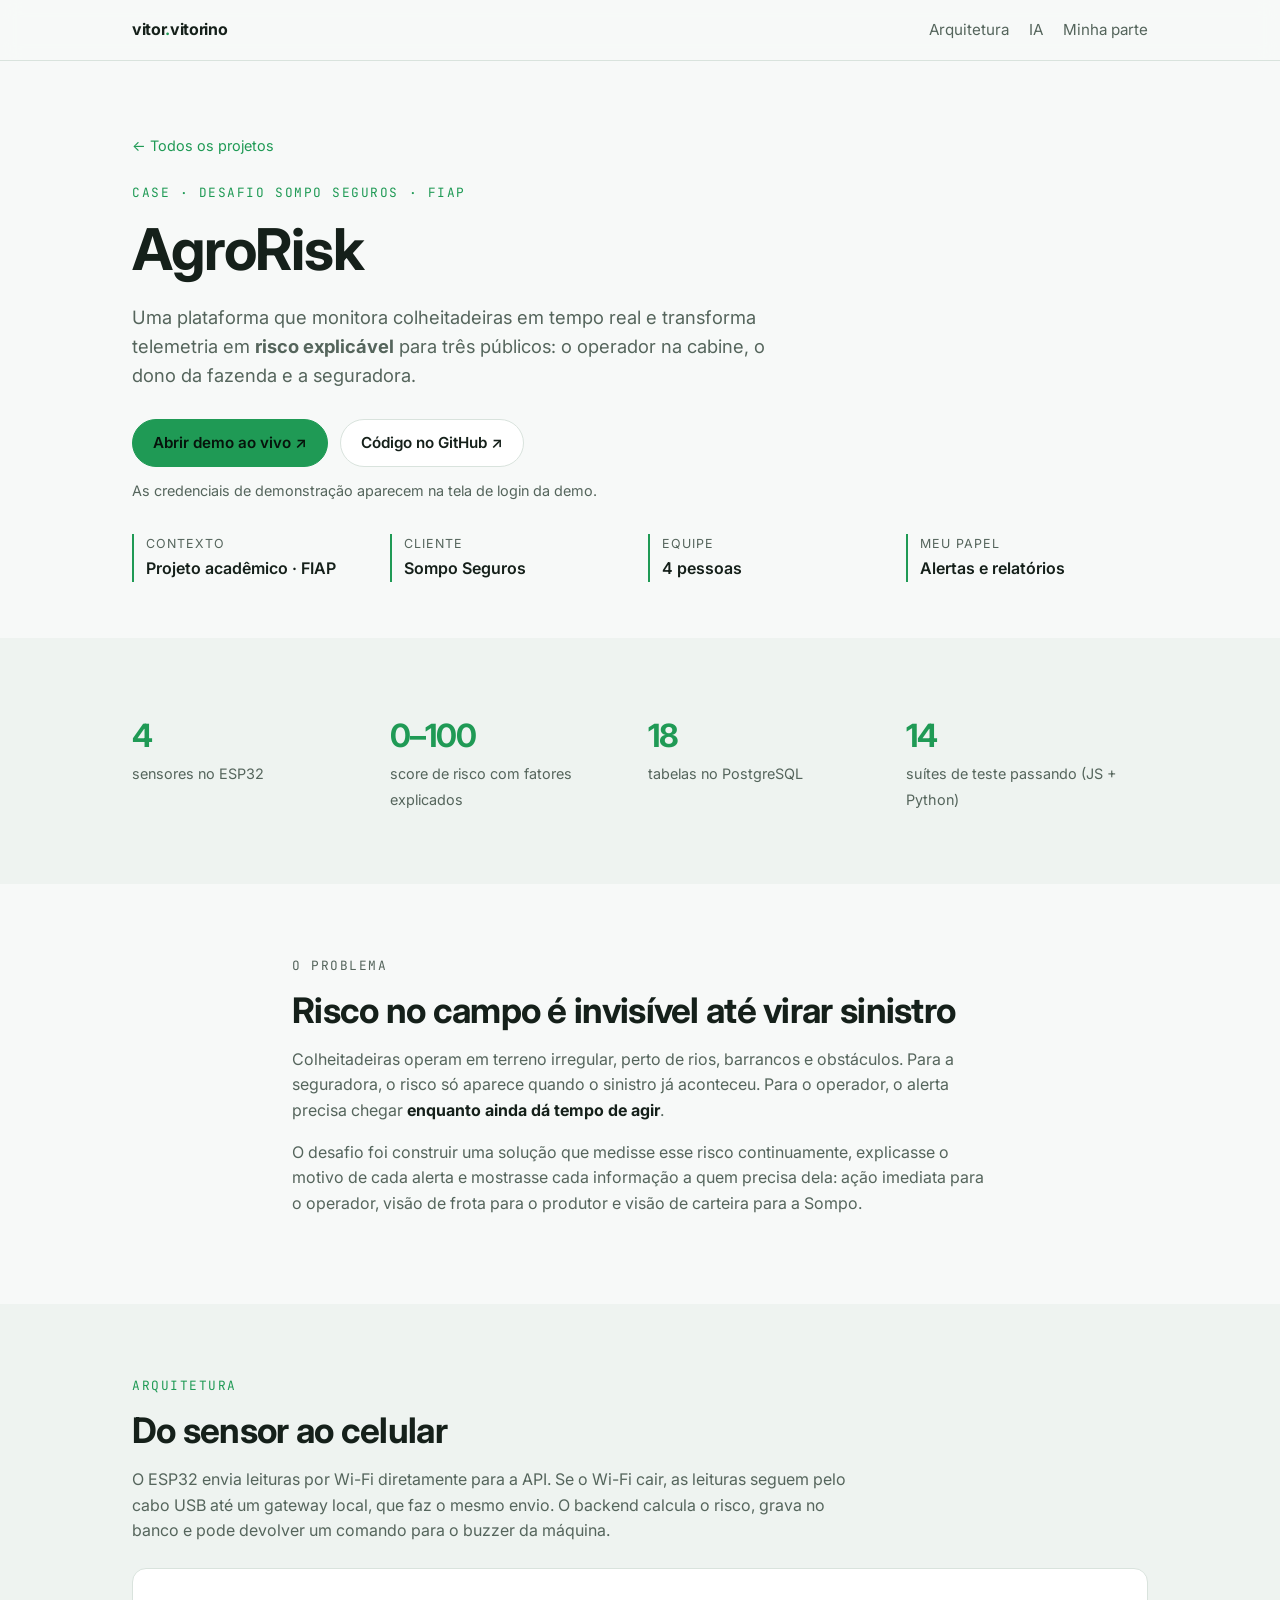
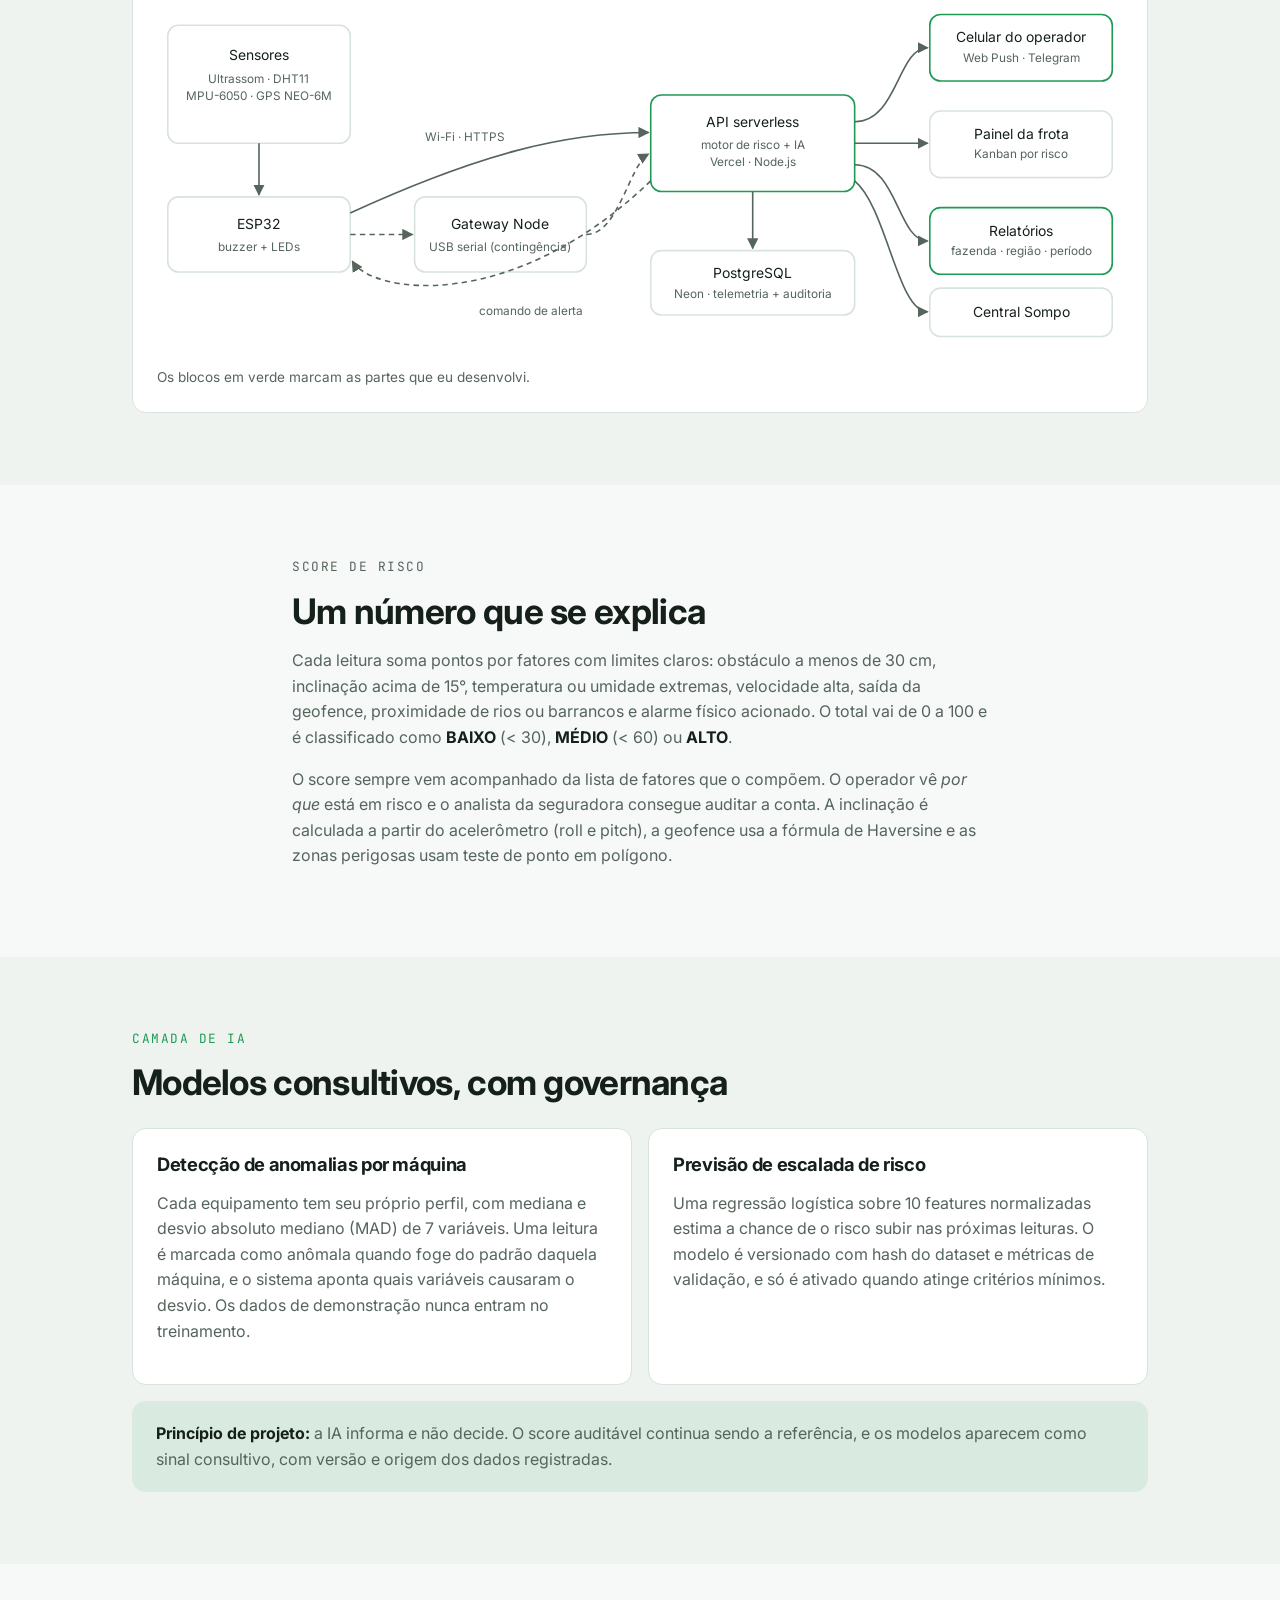
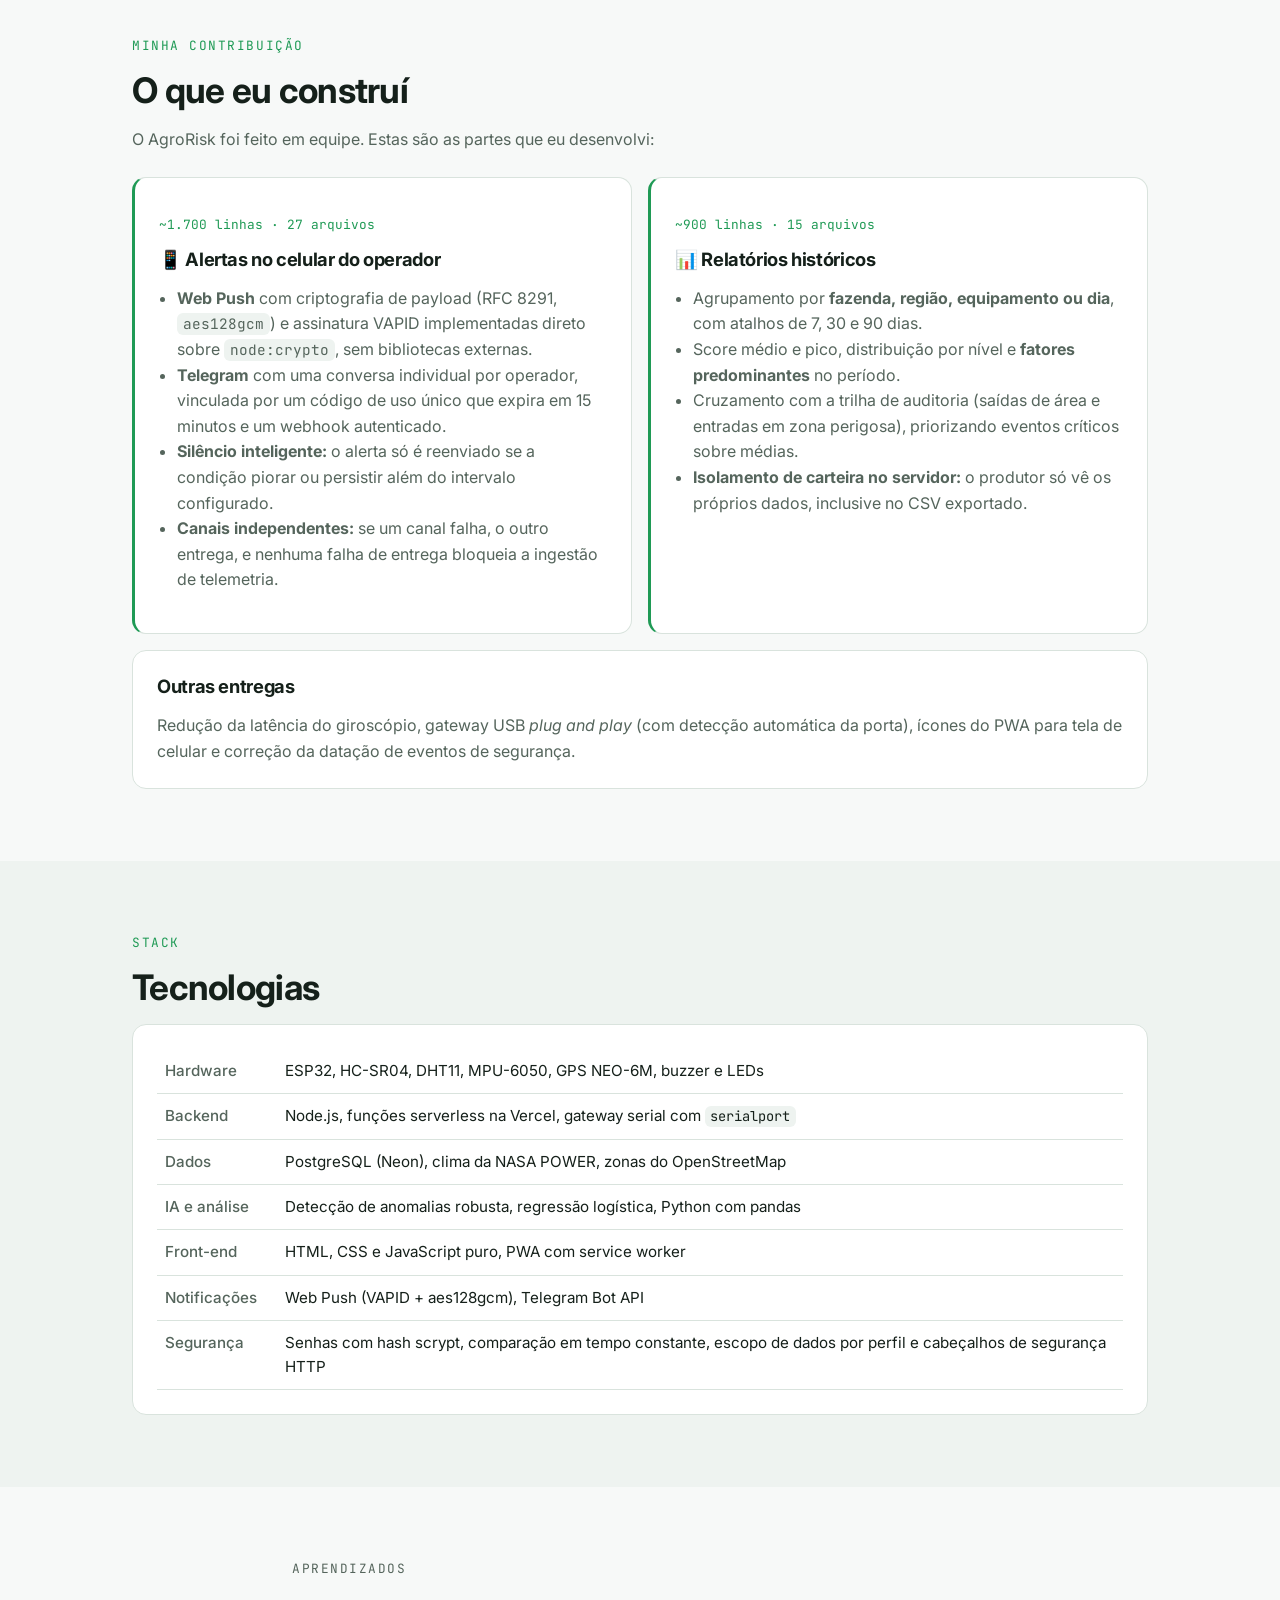
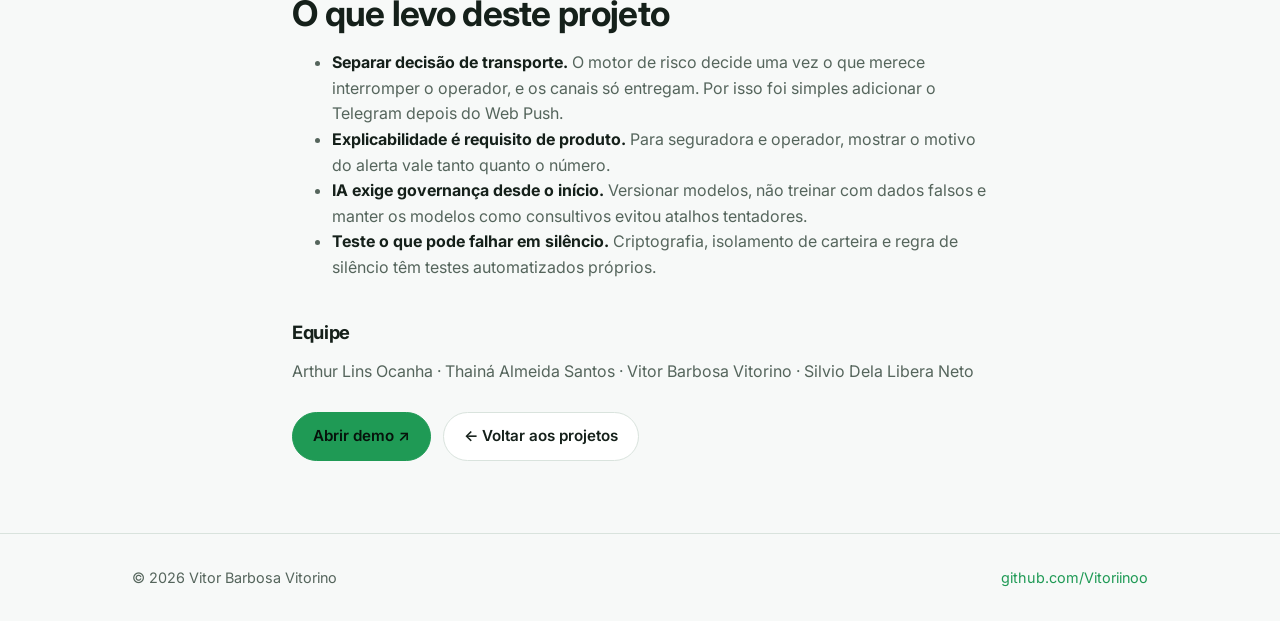
==== projetos/agrorisk.html @ 18d871e1 "feat: publicar portfólio com o AgroRisk em destaque Página inicial com sobre, habilidades e contato," ====
<!doctype html>
<html lang="pt-BR">
<head>
  <meta charset="utf-8">
  <meta name="viewport" content="width=device-width, initial-scale=1">
  <title>AgroRisk | Vitor Vitorino</title>
  <meta name="description" content="Case do AgroRisk: plataforma IoT com score de risco explicável, IA governada e alertas no celular, desenvolvida para o desafio da Sompo Seguros na FIAP.">
  <meta property="og:title" content="AgroRisk | Vitor Vitorino">
  <meta property="og:description" content="Do sensor na colheitadeira ao alerta no celular: score de risco explicável, IA governada e relatórios para seguradora.">
  <link rel="icon" href="data:image/svg+xml,%3Csvg xmlns='http://www.w3.org/2000/svg' viewBox='0 0 32 32'%3E%3Crect width='32' height='32' rx='8' fill='%235fd38d'/%3E%3Ctext x='16' y='22' font-family='Arial' font-weight='700' font-size='17' text-anchor='middle' fill='%2306130b'%3EVV%3C/text%3E%3C/svg%3E">
  <link rel="preconnect" href="https://fonts.googleapis.com">
  <link rel="preconnect" href="https://fonts.gstatic.com" crossorigin>
  <link href="https://fonts.googleapis.com/css2?family=Inter:wght@400;500;600;700&family=JetBrains+Mono:wght@400;600&display=swap" rel="stylesheet">
  <link rel="stylesheet" href="../assets/style.css">
</head>
<body>
  <nav class="nav">
    <div class="container">
      <a class="brand" href="../index.html">vitor<span>.</span>vitorino</a>
      <ul>
        <li><a href="#arquitetura">Arquitetura</a></li>
        <li class="hide-sm"><a href="#ia">IA</a></li>
        <li><a href="#contribuicao">Minha parte</a></li>
      </ul>
    </div>
  </nav>

  <main>
    <header class="case-hero">
      <div class="container">
        <a class="back" href="../index.html#projetos">← Todos os projetos</a>
        <p class="eyebrow" style="margin-top:24px">Case · Desafio Sompo Seguros · FIAP</p>
        <h1>AgroRisk</h1>
        <p class="lead">Uma plataforma que monitora colheitadeiras em tempo real e transforma telemetria em <strong>risco explicável</strong> para três públicos: o operador na cabine, o dono da fazenda e a seguradora.</p>
        <div class="actions">
          <a class="btn primary" href="https://agrorisk-sompo.vercel.app" target="_blank" rel="noopener">Abrir demo ao vivo ↗</a>
          <a class="btn" href="https://github.com/Vitoriinoo/AgroRisk" target="_blank" rel="noopener">Código no GitHub ↗</a>
        </div>
        <p class="muted" style="font-size:0.9rem;margin-top:12px">As credenciais de demonstração aparecem na tela de login da demo.</p>

        <dl class="case-meta">
          <div><dt>Contexto</dt><dd>Projeto acadêmico · FIAP</dd></div>
          <div><dt>Cliente</dt><dd>Sompo Seguros</dd></div>
          <div><dt>Equipe</dt><dd>4 pessoas</dd></div>
          <div><dt>Meu papel</dt><dd>Alertas e relatórios</dd></div>
        </dl>
      </div>
    </header>

    <section style="background:var(--bg-soft)">
      <div class="container">
        <div class="stats">
          <div class="stat"><b>4</b><span>sensores no ESP32</span></div>
          <div class="stat"><b>0–100</b><span>score de risco com fatores explicados</span></div>
          <div class="stat"><b>18</b><span>tabelas no PostgreSQL</span></div>
          <div class="stat"><b>14</b><span>suítes de teste passando (JS + Python)</span></div>
        </div>
      </div>
    </section>

    <section>
      <div class="container prose">
        <p class="eyebrow">O problema</p>
        <h2>Risco no campo é invisível até virar sinistro</h2>
        <p>Colheitadeiras operam em terreno irregular, perto de rios, barrancos e obstáculos. Para a seguradora, o risco só aparece quando o sinistro já aconteceu. Para o operador, o alerta precisa chegar <strong>enquanto ainda dá tempo de agir</strong>.</p>
        <p>O desafio foi construir uma solução que medisse esse risco continuamente, explicasse o motivo de cada alerta e mostrasse cada informação a quem precisa dela: ação imediata para o operador, visão de frota para o produtor e visão de carteira para a Sompo.</p>
      </div>
    </section>

    <section id="arquitetura" style="background:var(--bg-soft)">
      <div class="container">
        <p class="eyebrow">Arquitetura</p>
        <h2>Do sensor ao celular</h2>
        <p class="muted" style="max-width:720px">O ESP32 envia leituras por Wi-Fi diretamente para a API. Se o Wi-Fi cair, as leituras seguem pelo cabo USB até um gateway local, que faz o mesmo envio. O backend calcula o risco, grava no banco e pode devolver um comando para o buzzer da máquina.</p>

        <div class="card diagram" style="margin-top:24px">
          <svg viewBox="0 0 900 330" role="img" aria-label="Diagrama de arquitetura do AgroRisk">
            <defs>
              <marker id="arrow" viewBox="0 0 10 10" refX="9" refY="5" markerWidth="7" markerHeight="7" orient="auto-start-reverse"><path d="M0,0 L10,5 L0,10 z"/></marker>
            </defs>
            <!-- Coluna 1: dispositivo -->
            <rect class="box" x="10" y="30" width="170" height="110" rx="10"/>
            <text x="95" y="62" text-anchor="middle">Sensores</text>
            <text class="sub" x="95" y="84" text-anchor="middle">Ultrassom · DHT11</text>
            <text class="sub" x="95" y="100" text-anchor="middle">MPU-6050 · GPS NEO-6M</text>
            <rect class="box" x="10" y="190" width="170" height="70" rx="10"/>
            <text x="95" y="220" text-anchor="middle">ESP32</text>
            <text class="sub" x="95" y="240" text-anchor="middle">buzzer + LEDs</text>
            <path class="line" d="M95 140 V188"/>

            <!-- Coluna 2: transporte -->
            <rect class="box" x="240" y="190" width="160" height="70" rx="10"/>
            <text x="320" y="220" text-anchor="middle">Gateway Node</text>
            <text class="sub" x="320" y="240" text-anchor="middle">USB serial (contingência)</text>
            <path class="line dash" d="M180 225 H238"/>
            <path class="line" d="M180 205 C 300 150, 380 130, 458 130"/>
            <text class="sub" x="250" y="138">Wi-Fi · HTTPS</text>
            <path class="line dash" d="M400 225 C 430 225, 440 160, 458 150"/>

            <!-- Coluna 3: backend -->
            <rect class="box hl" x="460" y="95" width="190" height="90" rx="10"/>
            <text x="555" y="125" text-anchor="middle">API serverless</text>
            <text class="sub" x="555" y="145" text-anchor="middle">motor de risco + IA</text>
            <text class="sub" x="555" y="161" text-anchor="middle">Vercel · Node.js</text>
            <rect class="box" x="460" y="240" width="190" height="60" rx="10"/>
            <text x="555" y="266" text-anchor="middle">PostgreSQL</text>
            <text class="sub" x="555" y="284" text-anchor="middle">Neon · telemetria + auditoria</text>
            <path class="line" d="M555 185 V238"/>
            <path class="line dash" d="M460 175 C 330 300, 200 280, 182 250"/>
            <text class="sub" x="300" y="300">comando de alerta</text>

            <!-- Coluna 4: saídas -->
            <rect class="box hl" x="720" y="20" width="170" height="62" rx="10"/>
            <text x="805" y="46" text-anchor="middle">Celular do operador</text>
            <text class="sub" x="805" y="64" text-anchor="middle">Web Push · Telegram</text>
            <rect class="box" x="720" y="110" width="170" height="62" rx="10"/>
            <text x="805" y="136" text-anchor="middle">Painel da frota</text>
            <text class="sub" x="805" y="154" text-anchor="middle">Kanban por risco</text>
            <rect class="box hl" x="720" y="200" width="170" height="62" rx="10"/>
            <text x="805" y="226" text-anchor="middle">Relatórios</text>
            <text class="sub" x="805" y="244" text-anchor="middle">fazenda · região · período</text>
            <rect class="box" x="720" y="275" width="170" height="45" rx="10"/>
            <text x="805" y="302" text-anchor="middle">Central Sompo</text>
            <path class="line" d="M650 120 C 690 120, 690 51, 718 51"/>
            <path class="line" d="M650 140 H718"/>
            <path class="line" d="M650 160 C 690 160, 690 231, 718 231"/>
            <path class="line" d="M650 175 C 680 200, 690 297, 718 297"/>
          </svg>
          <p class="muted" style="font-size:0.85rem;margin:12px 0 0">Os blocos em verde marcam as partes que eu desenvolvi.</p>
        </div>
      </div>
    </section>

    <section>
      <div class="container prose">
        <p class="eyebrow">Score de risco</p>
        <h2>Um número que se explica</h2>
        <p>Cada leitura soma pontos por fatores com limites claros: obstáculo a menos de 30 cm, inclinação acima de 15°, temperatura ou umidade extremas, velocidade alta, saída da geofence, proximidade de rios ou barrancos e alarme físico acionado. O total vai de 0 a 100 e é classificado como <strong>BAIXO</strong> (&lt; 30), <strong>MÉDIO</strong> (&lt; 60) ou <strong>ALTO</strong>.</p>
        <p>O score sempre vem acompanhado da lista de fatores que o compõem. O operador vê <em>por que</em> está em risco e o analista da seguradora consegue auditar a conta. A inclinação é calculada a partir do acelerômetro (roll e pitch), a geofence usa a fórmula de Haversine e as zonas perigosas usam teste de ponto em polígono.</p>
      </div>
    </section>

    <section id="ia" style="background:var(--bg-soft)">
      <div class="container">
        <p class="eyebrow">Camada de IA</p>
        <h2>Modelos consultivos, com governança</h2>
        <div class="grid cols-2" style="margin-top:24px">
          <div class="card">
            <h3>Detecção de anomalias por máquina</h3>
            <p class="muted">Cada equipamento tem seu próprio perfil, com mediana e desvio absoluto mediano (MAD) de 7 variáveis. Uma leitura é marcada como anômala quando foge do padrão daquela máquina, e o sistema aponta quais variáveis causaram o desvio. Os dados de demonstração nunca entram no treinamento.</p>
          </div>
          <div class="card">
            <h3>Previsão de escalada de risco</h3>
            <p class="muted">Uma regressão logística sobre 10 features normalizadas estima a chance de o risco subir nas próximas leituras. O modelo é versionado com hash do dataset e métricas de validação, e só é ativado quando atinge critérios mínimos.</p>
          </div>
        </div>
        <div class="callout" style="margin-top:16px">
          <strong>Princípio de projeto:</strong> <span class="muted">a IA informa e não decide. O score auditável continua sendo a referência, e os modelos aparecem como sinal consultivo, com versão e origem dos dados registradas.</span>
        </div>
      </div>
    </section>

    <section id="contribuicao">
      <div class="container">
        <p class="eyebrow">Minha contribuição</p>
        <h2>O que eu construí</h2>
        <p class="muted" style="max-width:720px">O AgroRisk foi feito em equipe. Estas são as partes que eu desenvolvi:</p>

        <div class="grid cols-2" style="margin-top:24px">
          <article class="card contrib">
            <p class="lines">~1.700 linhas · 27 arquivos</p>
            <h3>📱 Alertas no celular do operador</h3>
            <ul class="muted" style="padding-left:18px">
              <li><strong>Web Push</strong> com criptografia de payload (RFC 8291, <code>aes128gcm</code>) e assinatura VAPID implementadas direto sobre <code>node:crypto</code>, sem bibliotecas externas.</li>
              <li><strong>Telegram</strong> com uma conversa individual por operador, vinculada por um código de uso único que expira em 15 minutos e um webhook autenticado.</li>
              <li><strong>Silêncio inteligente:</strong> o alerta só é reenviado se a condição piorar ou persistir além do intervalo configurado.</li>
              <li><strong>Canais independentes:</strong> se um canal falha, o outro entrega, e nenhuma falha de entrega bloqueia a ingestão de telemetria.</li>
            </ul>
          </article>
          <article class="card contrib">
            <p class="lines">~900 linhas · 15 arquivos</p>
            <h3>📊 Relatórios históricos</h3>
            <ul class="muted" style="padding-left:18px">
              <li>Agrupamento por <strong>fazenda, região, equipamento ou dia</strong>, com atalhos de 7, 30 e 90 dias.</li>
              <li>Score médio e pico, distribuição por nível e <strong>fatores predominantes</strong> no período.</li>
              <li>Cruzamento com a trilha de auditoria (saídas de área e entradas em zona perigosa), priorizando eventos críticos sobre médias.</li>
              <li><strong>Isolamento de carteira no servidor:</strong> o produtor só vê os próprios dados, inclusive no CSV exportado.</li>
            </ul>
          </article>
        </div>
        <div class="card" style="margin-top:16px">
          <h3>Outras entregas</h3>
          <p class="muted" style="margin:0">Redução da latência do giroscópio, gateway USB <em>plug and play</em> (com detecção automática da porta), ícones do PWA para tela de celular e correção da datação de eventos de segurança.</p>
        </div>
      </div>
    </section>

    <section style="background:var(--bg-soft)">
      <div class="container">
        <p class="eyebrow">Stack</p>
        <h2>Tecnologias</h2>
        <div class="card" style="overflow-x:auto">
          <table class="stack">
            <tr><th>Hardware</th><td>ESP32, HC-SR04, DHT11, MPU-6050, GPS NEO-6M, buzzer e LEDs</td></tr>
            <tr><th>Backend</th><td>Node.js, funções serverless na Vercel, gateway serial com <code>serialport</code></td></tr>
            <tr><th>Dados</th><td>PostgreSQL (Neon), clima da NASA POWER, zonas do OpenStreetMap</td></tr>
            <tr><th>IA e análise</th><td>Detecção de anomalias robusta, regressão logística, Python com pandas</td></tr>
            <tr><th>Front-end</th><td>HTML, CSS e JavaScript puro, PWA com service worker</td></tr>
            <tr><th>Notificações</th><td>Web Push (VAPID + aes128gcm), Telegram Bot API</td></tr>
            <tr><th>Segurança</th><td>Senhas com hash scrypt, comparação em tempo constante, escopo de dados por perfil e cabeçalhos de segurança HTTP</td></tr>
          </table>
        </div>
      </div>
    </section>

    <section>
      <div class="container prose">
        <p class="eyebrow">Aprendizados</p>
        <h2>O que levo deste projeto</h2>
        <ul>
          <li><strong>Separar decisão de transporte.</strong> O motor de risco decide uma vez o que merece interromper o operador, e os canais só entregam. Por isso foi simples adicionar o Telegram depois do Web Push.</li>
          <li><strong>Explicabilidade é requisito de produto.</strong> Para seguradora e operador, mostrar o motivo do alerta vale tanto quanto o número.</li>
          <li><strong>IA exige governança desde o início.</strong> Versionar modelos, não treinar com dados falsos e manter os modelos como consultivos evitou atalhos tentadores.</li>
          <li><strong>Teste o que pode falhar em silêncio.</strong> Criptografia, isolamento de carteira e regra de silêncio têm testes automatizados próprios.</li>
        </ul>

        <h3 style="margin-top:40px">Equipe</h3>
        <p>Arthur Lins Ocanha · Thainá Almeida Santos · Vitor Barbosa Vitorino · Silvio Dela Libera Neto</p>

        <div class="actions">
          <a class="btn primary" href="https://agrorisk-sompo.vercel.app" target="_blank" rel="noopener">Abrir demo ↗</a>
          <a class="btn" href="../index.html#projetos">← Voltar aos projetos</a>
        </div>
      </div>
    </section>
  </main>

  <footer>
    <div class="container">
      <span>© 2026 Vitor Barbosa Vitorino</span>
      <a href="https://github.com/Vitoriinoo" target="_blank" rel="noopener">github.com/Vitoriinoo</a>
    </div>
  </footer>
</body>
</html>
---- assets/style.css ----
:root {
  --bg: #0b0f0d;
  --bg-soft: #111814;
  --card: #141c18;
  --border: #23302a;
  --text: #e6ece8;
  --muted: #94a39b;
  --accent: #5fd38d;
  --accent-soft: rgba(95, 211, 141, 0.12);
  --warn: #f2b84b;
  --danger: #ef6b5b;
  --radius: 14px;
  --max: 1080px;
  --font: "Inter", system-ui, -apple-system, "Segoe UI", sans-serif;
  --mono: "JetBrains Mono", ui-monospace, "Cascadia Code", monospace;
  color-scheme: dark;
}

@media (prefers-color-scheme: light) {
  :root {
    --bg: #f7f9f8;
    --bg-soft: #eef3f0;
    --card: #ffffff;
    --border: #d9e3dd;
    --text: #15201a;
    --muted: #55655c;
    --accent: #1f9a55;
    --accent-soft: rgba(31, 154, 85, 0.1);
    --warn: #b97a07;
    --danger: #c8412f;
    color-scheme: light;
  }
}

* { box-sizing: border-box; }
html { scroll-behavior: smooth; }
body {
  margin: 0;
  background: var(--bg);
  color: var(--text);
  font-family: var(--font);
  line-height: 1.6;
  -webkit-font-smoothing: antialiased;
}
img { max-width: 100%; display: block; }
a { color: var(--accent); text-decoration: none; }
a:hover { text-decoration: underline; }
code { font-family: var(--mono); font-size: 0.9em; background: var(--bg-soft); padding: 0.1em 0.4em; border-radius: 6px; }

.container { width: 100%; max-width: var(--max); margin: 0 auto; padding: 0 16px; }
@media (min-width: 720px) { .container { padding: 0 32px; } }

/* Navegação */
.nav {
  position: sticky; top: 0; z-index: 10;
  background: color-mix(in srgb, var(--bg) 85%, transparent);
  backdrop-filter: blur(10px);
  border-bottom: 1px solid var(--border);
}
.nav .container { display: flex; align-items: center; justify-content: space-between; height: 60px; gap: 16px; }
.brand { font-weight: 700; color: var(--text); letter-spacing: -0.02em; }
.brand span { color: var(--accent); }
.nav ul { display: flex; gap: 20px; list-style: none; margin: 0; padding: 0; font-size: 0.95rem; }
.nav ul a { color: var(--muted); }
.nav ul a:hover { color: var(--text); text-decoration: none; }
@media (max-width: 560px) { .nav ul li.hide-sm { display: none; } .nav ul { gap: 14px; } }

/* Seções */
section { padding: 72px 0; }
.eyebrow { font-family: var(--mono); font-size: 0.8rem; color: var(--accent); text-transform: uppercase; letter-spacing: 0.12em; margin: 0 0 12px; }
h1, h2, h3 { line-height: 1.2; letter-spacing: -0.02em; margin: 0 0 16px; }
h1 { font-size: clamp(2.2rem, 6vw, 3.6rem); }
h2 { font-size: clamp(1.6rem, 4vw, 2.2rem); }
h3 { font-size: 1.15rem; }
.lead { font-size: 1.15rem; color: var(--muted); max-width: 640px; }
.muted { color: var(--muted); }

/* Hero */
.hero { padding: 96px 0 64px; }
.hero h1 .hl { color: var(--accent); }
.actions { display: flex; flex-wrap: wrap; gap: 12px; margin-top: 28px; }
.btn {
  display: inline-flex; align-items: center; gap: 8px;
  padding: 11px 20px; border-radius: 999px; font-weight: 600; font-size: 0.95rem;
  border: 1px solid var(--border); color: var(--text); background: var(--card);
  transition: border-color 0.15s, transform 0.15s;
}
.btn:hover { text-decoration: none; border-color: var(--accent); transform: translateY(-1px); }
.btn.primary { background: var(--accent); color: #06130b; border-color: var(--accent); }

/* Tags */
.tags { display: flex; flex-wrap: wrap; gap: 8px; margin: 0; padding: 0; list-style: none; }
.tags li { font-family: var(--mono); font-size: 0.78rem; padding: 4px 10px; border-radius: 999px; background: var(--accent-soft); color: var(--accent); }

/* Cards */
.card { background: var(--card); border: 1px solid var(--border); border-radius: var(--radius); padding: 24px; }
.grid { display: grid; gap: 16px; }
@media (min-width: 720px) { .grid.cols-2 { grid-template-columns: repeat(2, 1fr); } .grid.cols-3 { grid-template-columns: repeat(3, 1fr); } }

/* Projeto em destaque */
.featured { display: grid; gap: 28px; padding: 28px; border-color: color-mix(in srgb, var(--accent) 35%, var(--border)); }
@media (min-width: 880px) { .featured { grid-template-columns: 1.1fr 1fr; align-items: center; padding: 36px; } }
.featured .badge { display: inline-block; font-size: 0.75rem; font-weight: 700; text-transform: uppercase; letter-spacing: 0.08em; color: var(--warn); margin-bottom: 10px; }
.featured ul.points { padding-left: 18px; margin: 16px 0 20px; color: var(--muted); }
.featured ul.points li { margin-bottom: 6px; }
.featured ul.points strong { color: var(--text); }

/* Painel ilustrativo de risco */
.risk-panel { background: var(--bg-soft); border: 1px solid var(--border); border-radius: var(--radius); padding: 20px; font-family: var(--mono); font-size: 0.85rem; }
.risk-panel .row { display: flex; justify-content: space-between; padding: 8px 0; border-bottom: 1px dashed var(--border); }
.risk-panel .row:last-child { border-bottom: 0; }
.risk-panel .score { font-size: 2.6rem; font-weight: 700; color: var(--danger); line-height: 1; }
.risk-panel .level { display: inline-block; padding: 2px 10px; border-radius: 999px; background: color-mix(in srgb, var(--danger) 18%, transparent); color: var(--danger); font-weight: 700; }
.risk-panel .pts { color: var(--warn); }
.bar { height: 8px; border-radius: 999px; background: var(--border); overflow: hidden; margin: 12px 0 16px; }
.bar > span { display: block; height: 100%; background: linear-gradient(90deg, var(--accent), var(--warn), var(--danger)); }

/* Habilidades */
.skill-card h3 { display: flex; align-items: center; gap: 8px; }
.skill-card p { color: var(--muted); margin: 0 0 14px; font-size: 0.95rem; }

/* Rodapé */
footer { border-top: 1px solid var(--border); padding: 32px 0; color: var(--muted); font-size: 0.9rem; }
footer .container { display: flex; flex-wrap: wrap; justify-content: space-between; gap: 12px; }

/* Página de case */
.case-hero { padding: 72px 0 40px; }
.case-meta { display: grid; gap: 16px; margin-top: 32px; }
@media (min-width: 720px) { .case-meta { grid-template-columns: repeat(4, 1fr); } }
.case-meta div { border-left: 2px solid var(--accent); padding-left: 12px; }
.case-meta dt { font-size: 0.78rem; text-transform: uppercase; letter-spacing: 0.08em; color: var(--muted); }
.case-meta dd { margin: 2px 0 0; font-weight: 600; }
.prose { max-width: 760px; }
.prose p, .prose li { color: var(--muted); }
.prose strong { color: var(--text); }
.stats { display: grid; grid-template-columns: repeat(2, 1fr); gap: 16px; }
@media (min-width: 720px) { .stats { grid-template-columns: repeat(4, 1fr); } }
.stat { text-align: left; }
.stat b { display: block; font-size: 2rem; color: var(--accent); letter-spacing: -0.03em; }
.stat span { color: var(--muted); font-size: 0.9rem; }
.diagram { overflow-x: auto; }
.diagram svg { min-width: 640px; width: 100%; height: auto; }
.diagram svg text { font-family: var(--font); fill: var(--text); font-size: 13px; }
.diagram svg .sub { fill: var(--muted); font-size: 11px; }
.diagram svg .box { fill: var(--card); stroke: var(--border); stroke-width: 1.5; }
.diagram svg .box.hl { stroke: var(--accent); }
.diagram svg .line { stroke: var(--muted); stroke-width: 1.5; fill: none; marker-end: url(#arrow); }
.diagram svg .line.dash { stroke-dasharray: 5 4; }
.diagram svg #arrow path { fill: var(--muted); }
.contrib { border-left: 3px solid var(--accent); }
.contrib .lines { font-family: var(--mono); font-size: 0.8rem; color: var(--accent); }
table.stack { width: 100%; border-collapse: collapse; font-size: 0.95rem; }
table.stack th, table.stack td { text-align: left; padding: 10px 8px; border-bottom: 1px solid var(--border); vertical-align: top; }
table.stack th { color: var(--muted); font-weight: 500; white-space: nowrap; padding-right: 20px; }
.callout { background: var(--accent-soft); border-radius: var(--radius); padding: 20px 24px; }
.back { font-size: 0.9rem; }
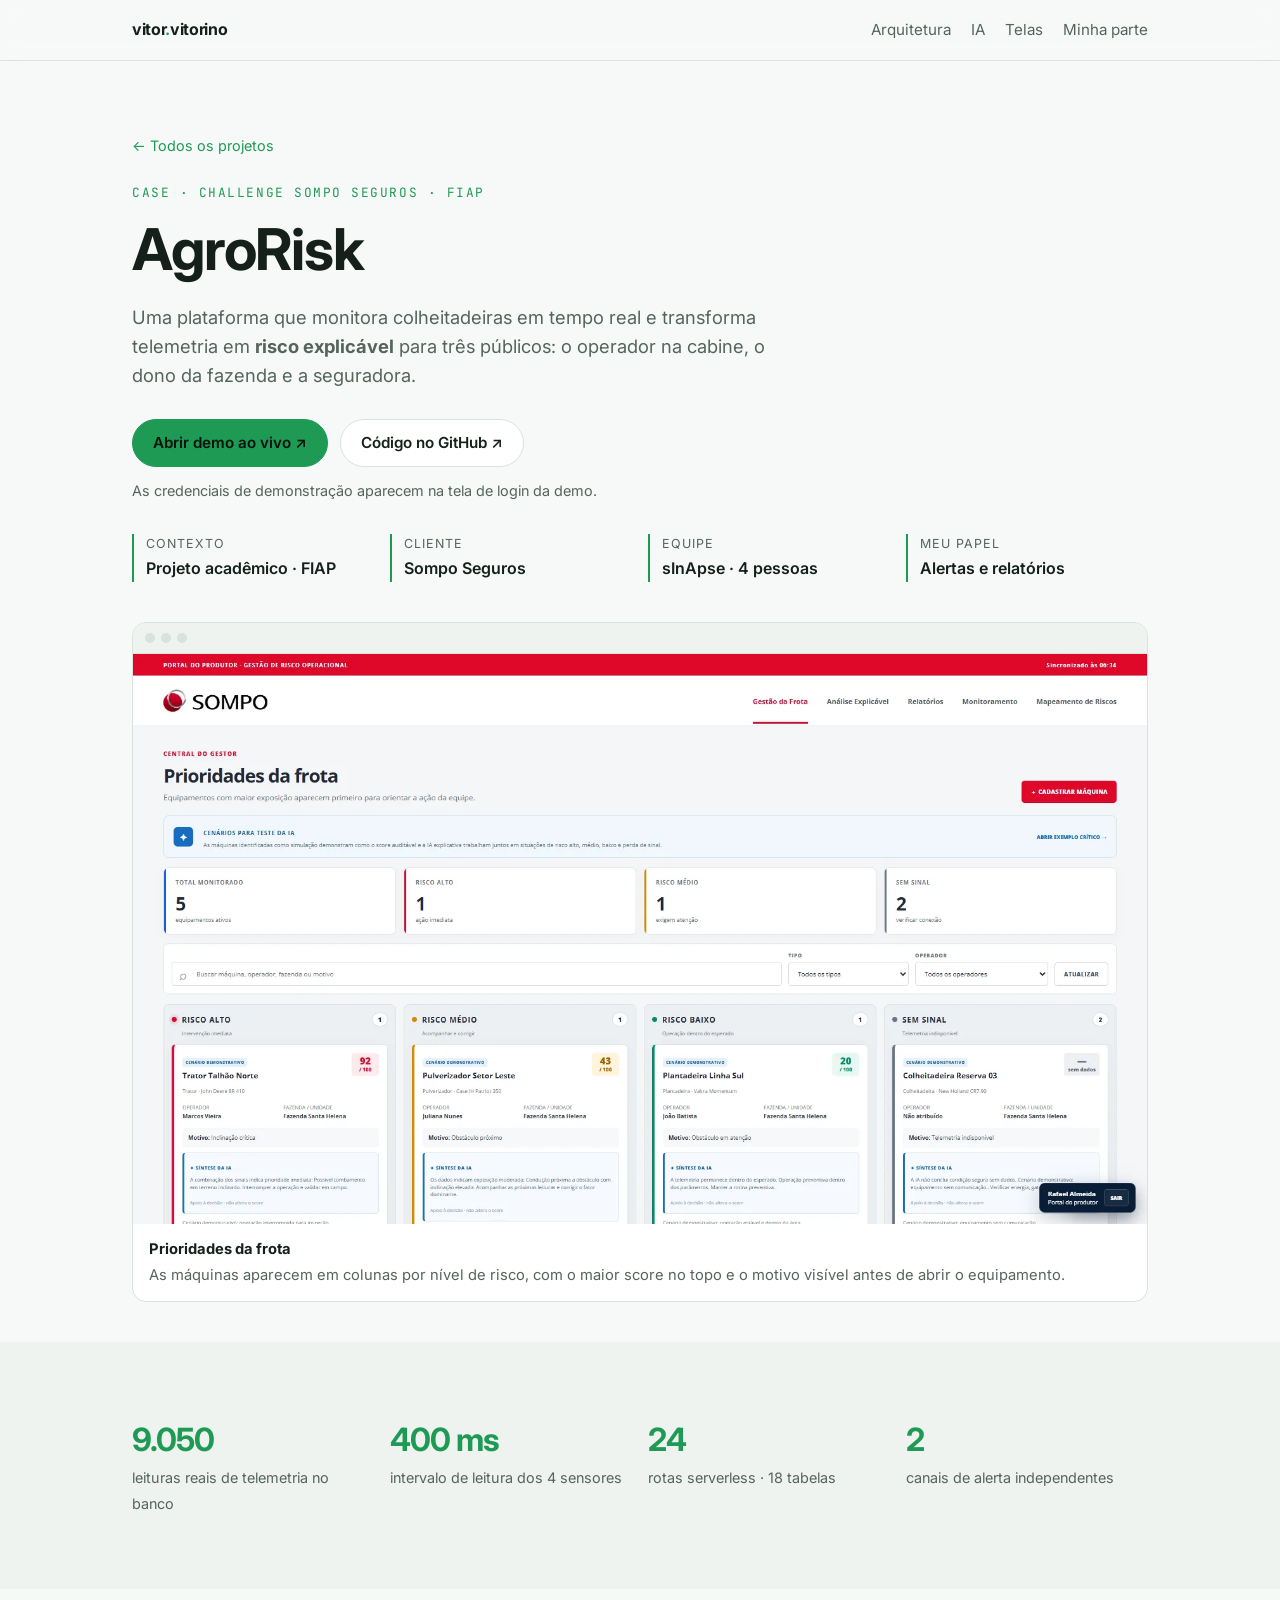
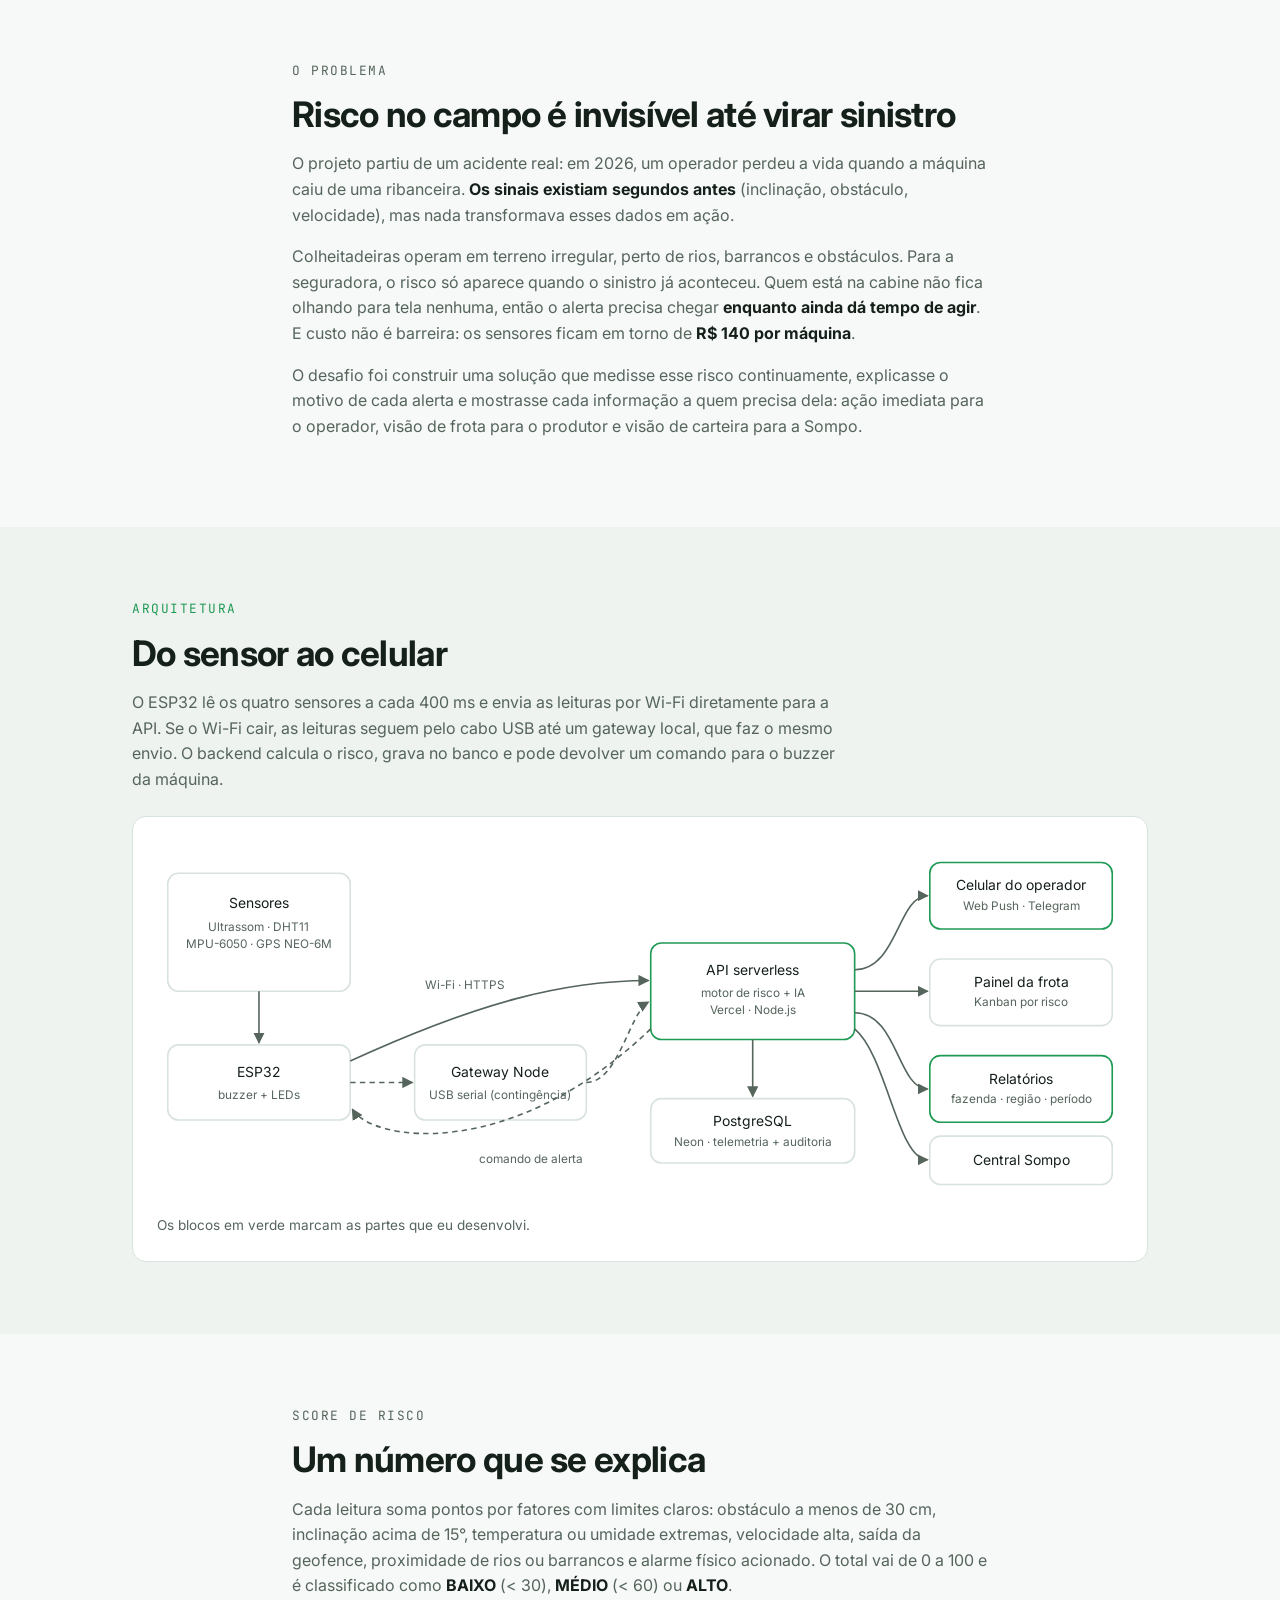
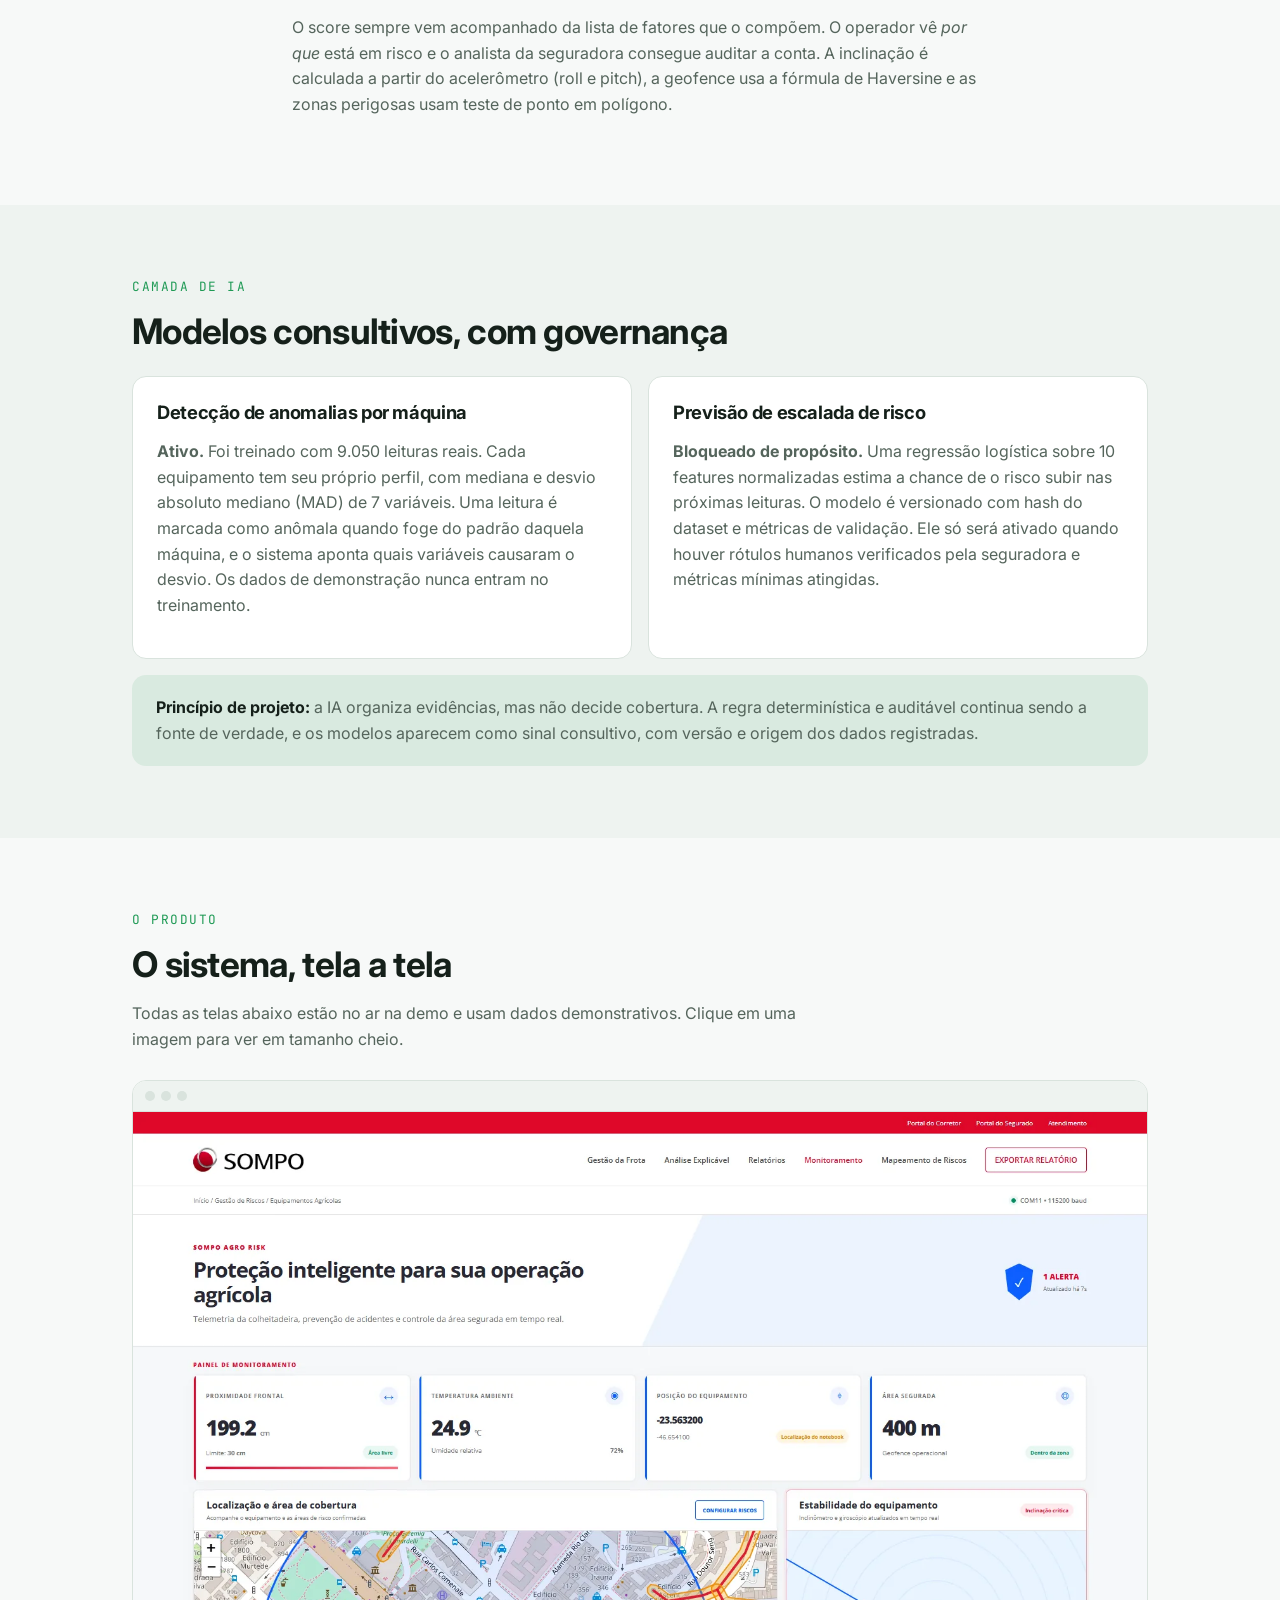
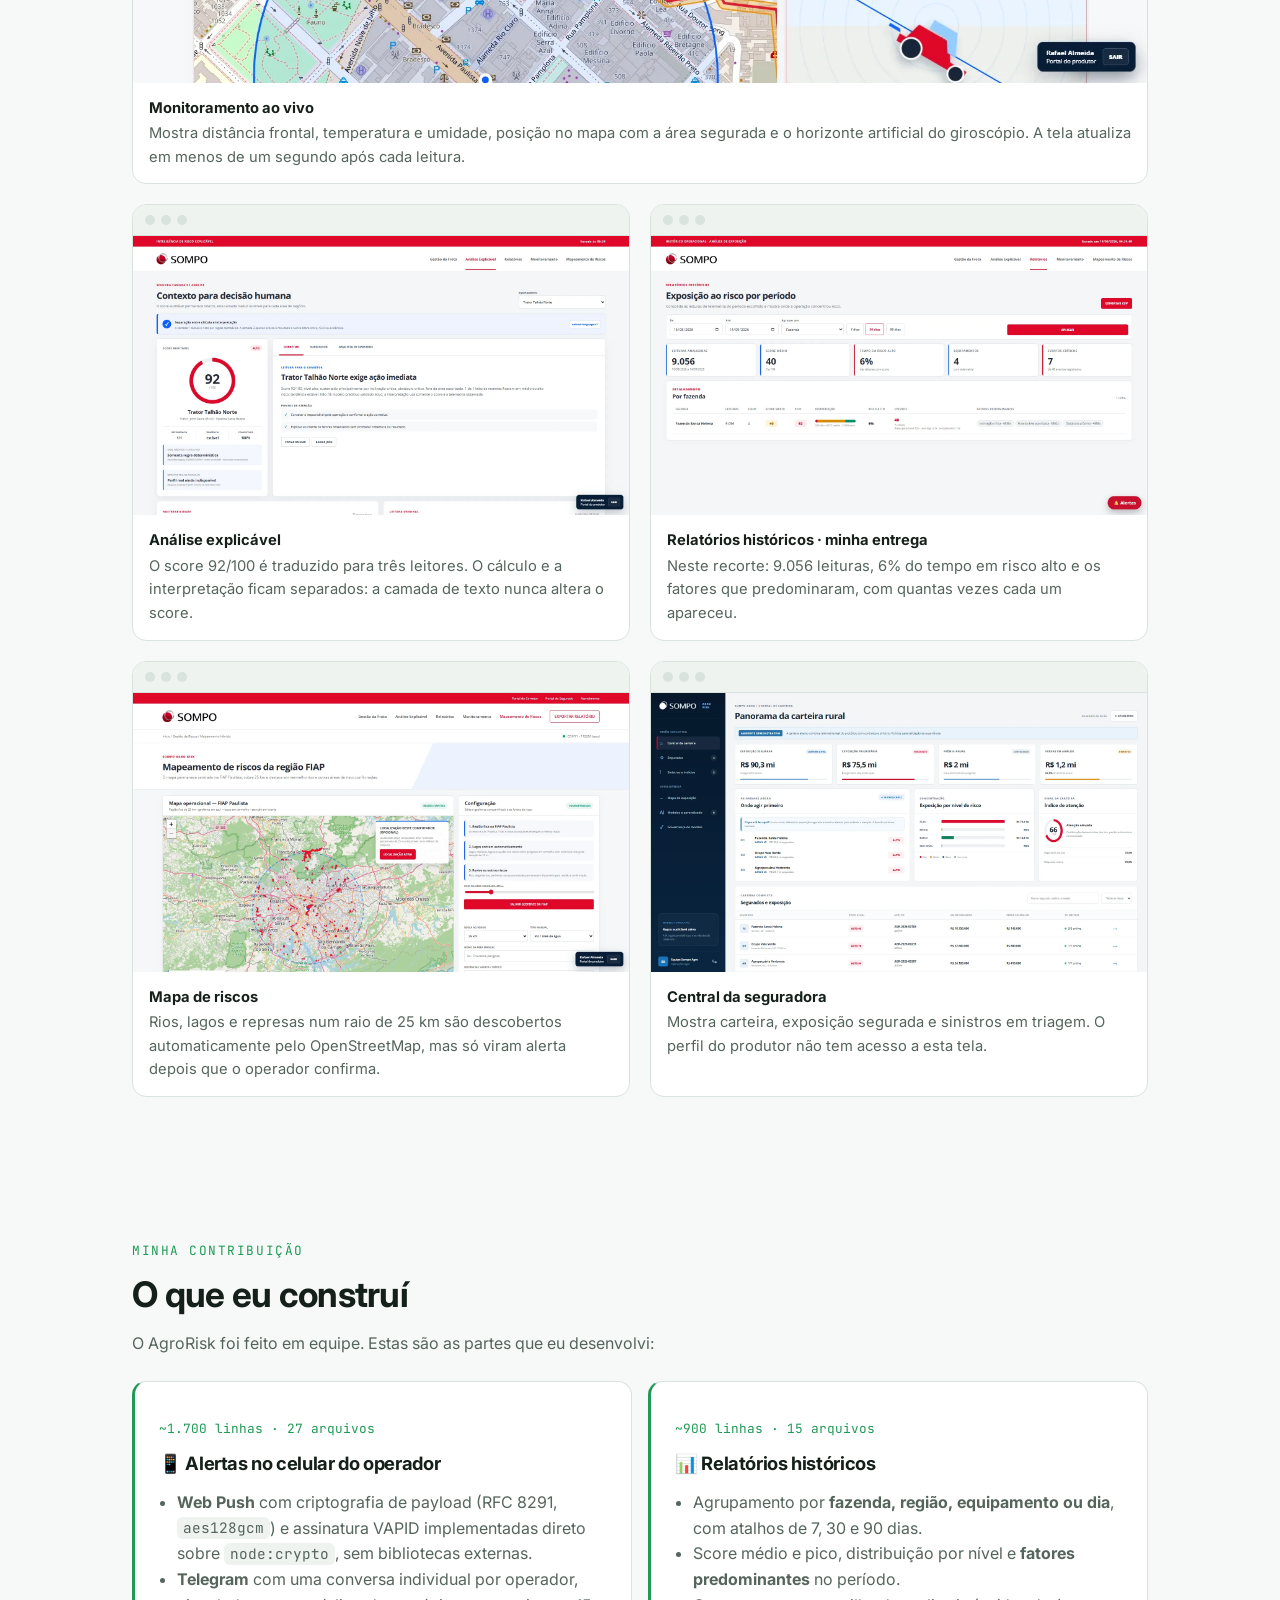
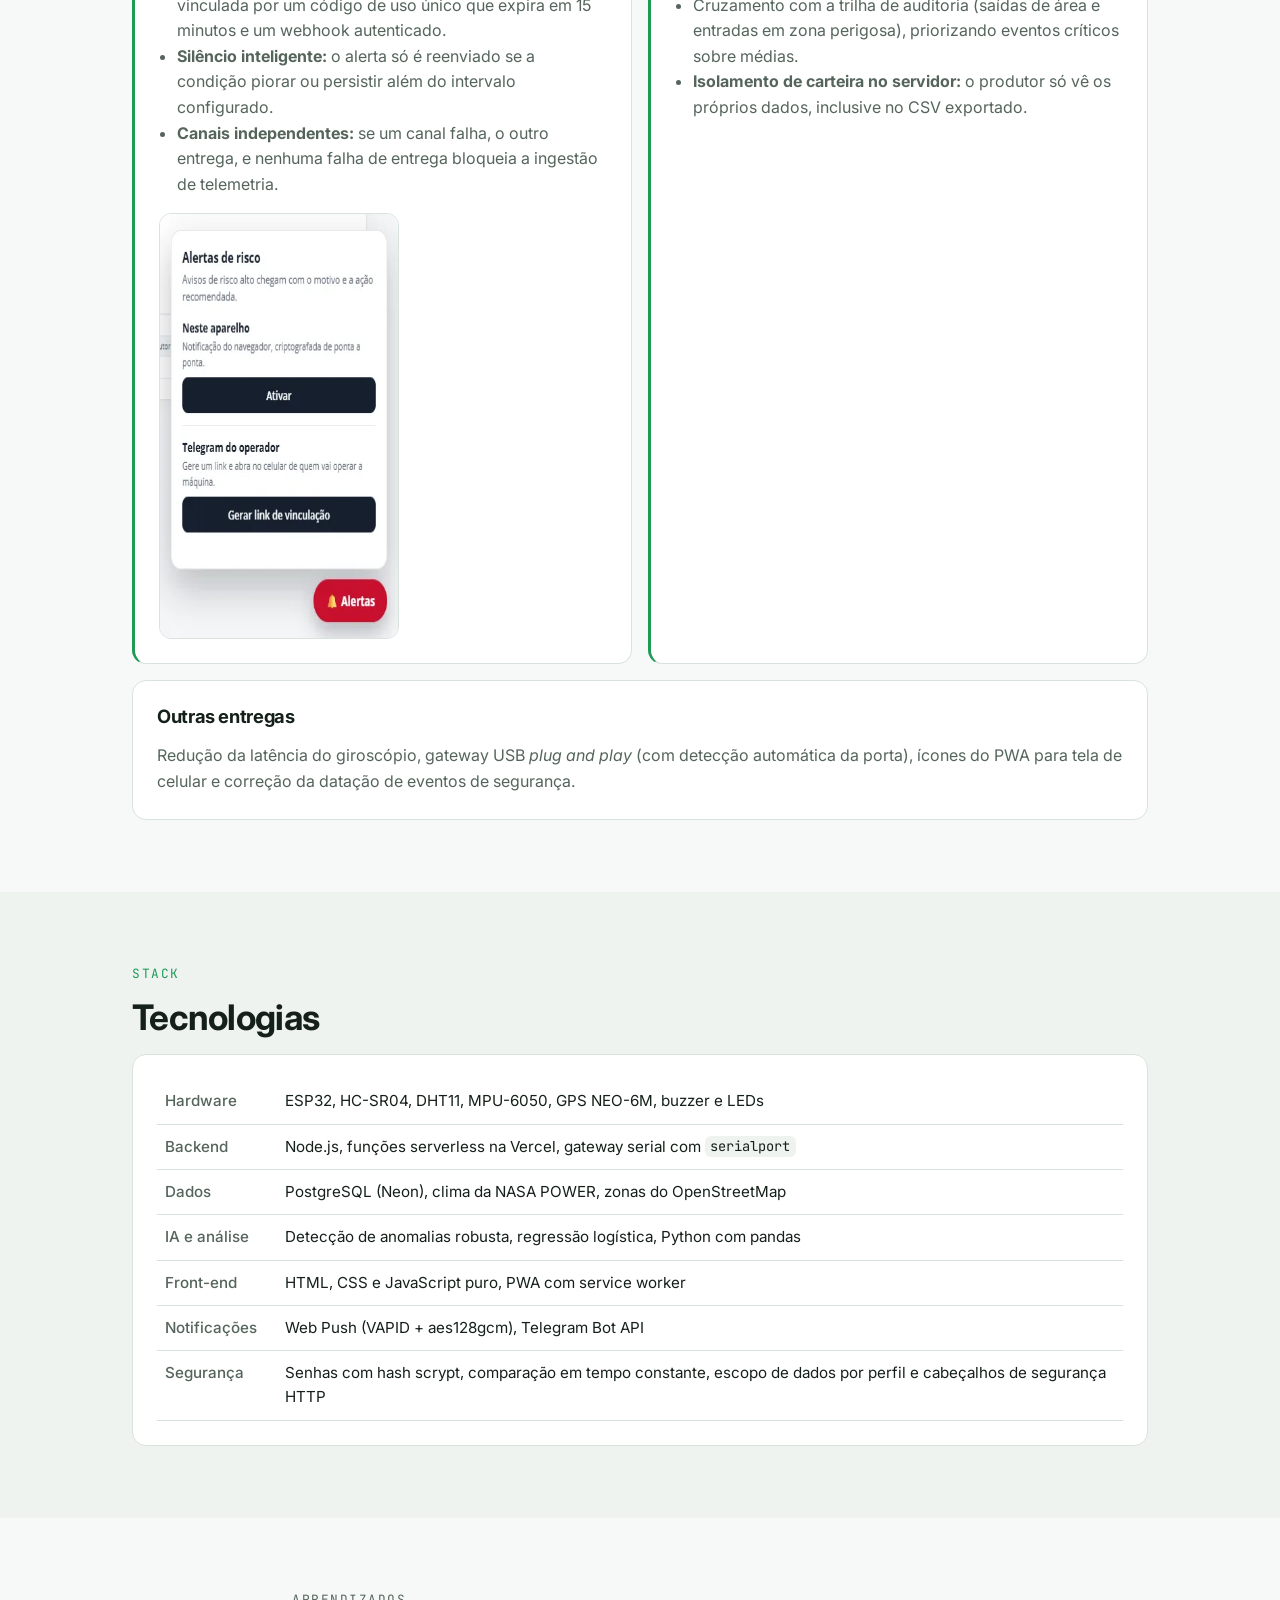
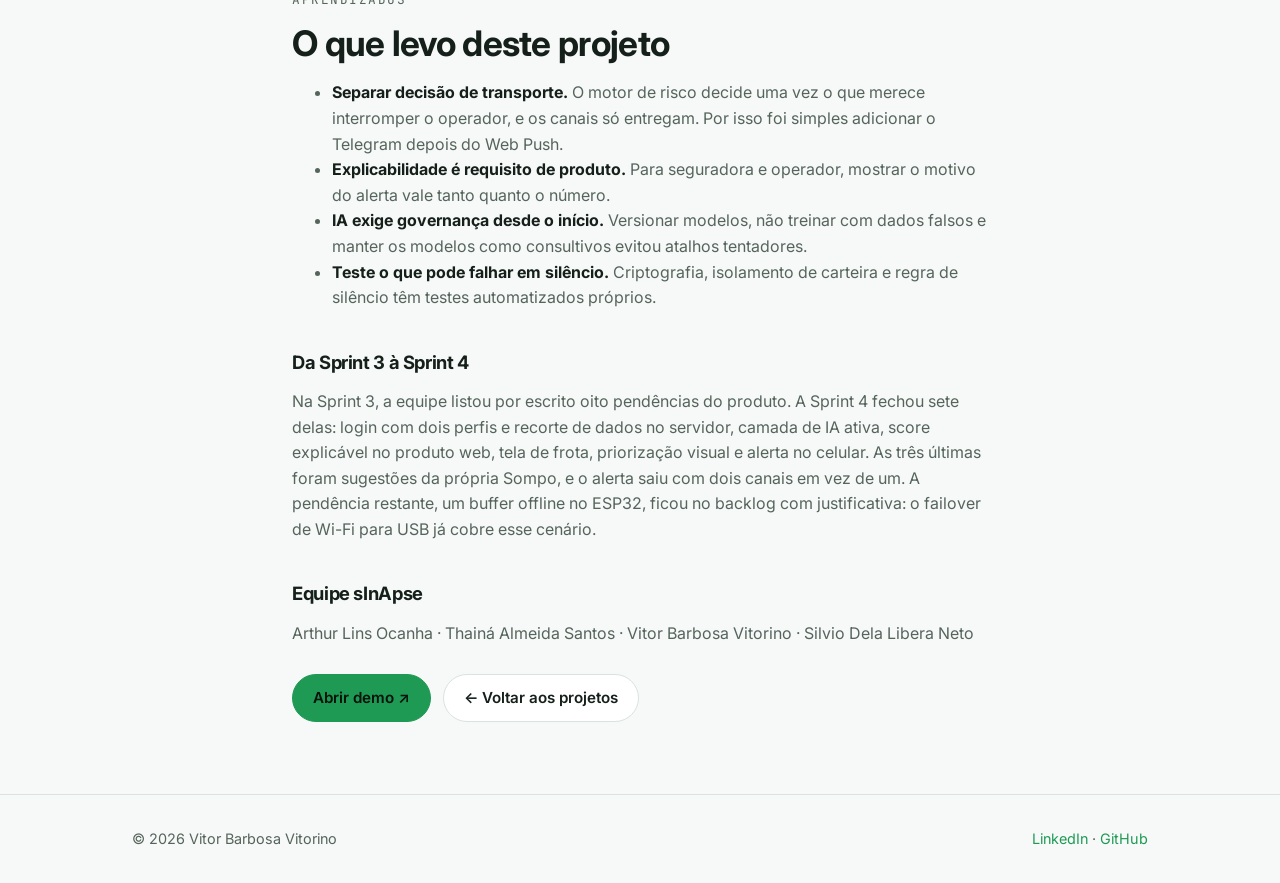
==== commit 86316429: "feat: mostrar as telas do AgroRisk e adicionar o LinkedIn Galeria com seis telas reais do sistema, i" ====
--- a/projetos/agrorisk.html
+++ b/projetos/agrorisk.html
@@ -7,6 +7,7 @@
   <meta name="description" content="Case do AgroRisk: plataforma IoT com score de risco explicável, IA governada e alertas no celular, desenvolvida para o desafio da Sompo Seguros na FIAP.">
   <meta property="og:title" content="AgroRisk | Vitor Vitorino">
   <meta property="og:description" content="Do sensor na colheitadeira ao alerta no celular: score de risco explicável, IA governada e relatórios para seguradora.">
+  <meta property="og:image" content="https://vitoriinoo.github.io/assets/img/og-agrorisk.jpg">
   <link rel="icon" href="data:image/svg+xml,%3Csvg xmlns='http://www.w3.org/2000/svg' viewBox='0 0 32 32'%3E%3Crect width='32' height='32' rx='8' fill='%235fd38d'/%3E%3Ctext x='16' y='22' font-family='Arial' font-weight='700' font-size='17' text-anchor='middle' fill='%2306130b'%3EVV%3C/text%3E%3C/svg%3E">
   <link rel="preconnect" href="https://fonts.googleapis.com">
   <link rel="preconnect" href="https://fonts.gstatic.com" crossorigin>
@@ -20,6 +21,7 @@
       <ul>
         <li><a href="#arquitetura">Arquitetura</a></li>
         <li class="hide-sm"><a href="#ia">IA</a></li>
+        <li class="hide-sm"><a href="#telas">Telas</a></li>
         <li><a href="#contribuicao">Minha parte</a></li>
       </ul>
     </div>
@@ -29,7 +31,7 @@
     <header class="case-hero">
       <div class="container">
         <a class="back" href="../index.html#projetos">← Todos os projetos</a>
-        <p class="eyebrow" style="margin-top:24px">Case · Desafio Sompo Seguros · FIAP</p>
+        <p class="eyebrow" style="margin-top:24px">Case · Challenge Sompo Seguros · FIAP</p>
         <h1>AgroRisk</h1>
         <p class="lead">Uma plataforma que monitora colheitadeiras em tempo real e transforma telemetria em <strong>risco explicável</strong> para três públicos: o operador na cabine, o dono da fazenda e a seguradora.</p>
         <div class="actions">
@@ -41,19 +43,25 @@
         <dl class="case-meta">
           <div><dt>Contexto</dt><dd>Projeto acadêmico · FIAP</dd></div>
           <div><dt>Cliente</dt><dd>Sompo Seguros</dd></div>
-          <div><dt>Equipe</dt><dd>4 pessoas</dd></div>
+          <div><dt>Equipe</dt><dd>sInApse · 4 pessoas</dd></div>
           <div><dt>Meu papel</dt><dd>Alertas e relatórios</dd></div>
         </dl>
+
+        <figure class="shot" style="margin-top:40px">
+            <div class="chrome" aria-hidden="true"><i></i><i></i><i></i></div>
+            <a href="../assets/img/agrorisk/frota.webp" target="_blank" rel="noopener"><img src="../assets/img/agrorisk/frota.webp" width="1600" height="900" alt="Central do gestor do AgroRisk: frota organizada em colunas de risco alto, médio, baixo e sem sinal, com o maior score no topo"></a>
+            <figcaption><strong>Prioridades da frota</strong>As máquinas aparecem em colunas por nível de risco, com o maior score no topo e o motivo visível antes de abrir o equipamento.</figcaption>
+          </figure>
       </div>
     </header>
 
     <section style="background:var(--bg-soft)">
       <div class="container">
         <div class="stats">
-          <div class="stat"><b>4</b><span>sensores no ESP32</span></div>
-          <div class="stat"><b>0–100</b><span>score de risco com fatores explicados</span></div>
-          <div class="stat"><b>18</b><span>tabelas no PostgreSQL</span></div>
-          <div class="stat"><b>14</b><span>suítes de teste passando (JS + Python)</span></div>
+          <div class="stat"><b>9.050</b><span>leituras reais de telemetria no banco</span></div>
+          <div class="stat"><b>400 ms</b><span>intervalo de leitura dos 4 sensores</span></div>
+          <div class="stat"><b>24</b><span>rotas serverless · 18 tabelas</span></div>
+          <div class="stat"><b>2</b><span>canais de alerta independentes</span></div>
         </div>
       </div>
     </section>
@@ -62,7 +70,8 @@
       <div class="container prose">
         <p class="eyebrow">O problema</p>
         <h2>Risco no campo é invisível até virar sinistro</h2>
-        <p>Colheitadeiras operam em terreno irregular, perto de rios, barrancos e obstáculos. Para a seguradora, o risco só aparece quando o sinistro já aconteceu. Para o operador, o alerta precisa chegar <strong>enquanto ainda dá tempo de agir</strong>.</p>
+        <p>O projeto partiu de um acidente real: em 2026, um operador perdeu a vida quando a máquina caiu de uma ribanceira. <strong>Os sinais existiam segundos antes</strong> (inclinação, obstáculo, velocidade), mas nada transformava esses dados em ação.</p>
+        <p>Colheitadeiras operam em terreno irregular, perto de rios, barrancos e obstáculos. Para a seguradora, o risco só aparece quando o sinistro já aconteceu. Quem está na cabine não fica olhando para tela nenhuma, então o alerta precisa chegar <strong>enquanto ainda dá tempo de agir</strong>. E custo não é barreira: os sensores ficam em torno de <strong>R$ 140 por máquina</strong>.</p>
         <p>O desafio foi construir uma solução que medisse esse risco continuamente, explicasse o motivo de cada alerta e mostrasse cada informação a quem precisa dela: ação imediata para o operador, visão de frota para o produtor e visão de carteira para a Sompo.</p>
       </div>
     </section>
@@ -71,7 +80,7 @@
       <div class="container">
         <p class="eyebrow">Arquitetura</p>
         <h2>Do sensor ao celular</h2>
-        <p class="muted" style="max-width:720px">O ESP32 envia leituras por Wi-Fi diretamente para a API. Se o Wi-Fi cair, as leituras seguem pelo cabo USB até um gateway local, que faz o mesmo envio. O backend calcula o risco, grava no banco e pode devolver um comando para o buzzer da máquina.</p>
+        <p class="muted" style="max-width:720px">O ESP32 lê os quatro sensores a cada 400 ms e envia as leituras por Wi-Fi diretamente para a API. Se o Wi-Fi cair, as leituras seguem pelo cabo USB até um gateway local, que faz o mesmo envio. O backend calcula o risco, grava no banco e pode devolver um comando para o buzzer da máquina.</p>
 
         <div class="card diagram" style="margin-top:24px">
           <svg viewBox="0 0 900 330" role="img" aria-label="Diagrama de arquitetura do AgroRisk">
@@ -147,15 +156,50 @@
         <div class="grid cols-2" style="margin-top:24px">
           <div class="card">
             <h3>Detecção de anomalias por máquina</h3>
-            <p class="muted">Cada equipamento tem seu próprio perfil, com mediana e desvio absoluto mediano (MAD) de 7 variáveis. Uma leitura é marcada como anômala quando foge do padrão daquela máquina, e o sistema aponta quais variáveis causaram o desvio. Os dados de demonstração nunca entram no treinamento.</p>
+            <p class="muted"><strong>Ativo.</strong> Foi treinado com 9.050 leituras reais. Cada equipamento tem seu próprio perfil, com mediana e desvio absoluto mediano (MAD) de 7 variáveis. Uma leitura é marcada como anômala quando foge do padrão daquela máquina, e o sistema aponta quais variáveis causaram o desvio. Os dados de demonstração nunca entram no treinamento.</p>
           </div>
           <div class="card">
             <h3>Previsão de escalada de risco</h3>
-            <p class="muted">Uma regressão logística sobre 10 features normalizadas estima a chance de o risco subir nas próximas leituras. O modelo é versionado com hash do dataset e métricas de validação, e só é ativado quando atinge critérios mínimos.</p>
+            <p class="muted"><strong>Bloqueado de propósito.</strong> Uma regressão logística sobre 10 features normalizadas estima a chance de o risco subir nas próximas leituras. O modelo é versionado com hash do dataset e métricas de validação. Ele só será ativado quando houver rótulos humanos verificados pela seguradora e métricas mínimas atingidas.</p>
           </div>
         </div>
         <div class="callout" style="margin-top:16px">
-          <strong>Princípio de projeto:</strong> <span class="muted">a IA informa e não decide. O score auditável continua sendo a referência, e os modelos aparecem como sinal consultivo, com versão e origem dos dados registradas.</span>
+          <strong>Princípio de projeto:</strong> <span class="muted">a IA organiza evidências, mas não decide cobertura. A regra determinística e auditável continua sendo a fonte de verdade, e os modelos aparecem como sinal consultivo, com versão e origem dos dados registradas.</span>
+        </div>
+      </div>
+    </section>
+
+    <section id="telas">
+      <div class="container">
+        <p class="eyebrow">O produto</p>
+        <h2>O sistema, tela a tela</h2>
+        <p class="muted" style="max-width:720px">Todas as telas abaixo estão no ar na demo e usam dados demonstrativos. Clique em uma imagem para ver em tamanho cheio.</p>
+        <div class="gallery">
+          <figure class="shot wide">
+            <div class="chrome" aria-hidden="true"><i></i><i></i><i></i></div>
+            <a href="../assets/img/agrorisk/monitoramento.webp" target="_blank" rel="noopener"><img loading="lazy" src="../assets/img/agrorisk/monitoramento.webp" width="1600" height="900" alt="Monitoramento ao vivo: distância frontal, temperatura, posição GPS, área segurada no mapa e horizonte artificial do giroscópio"></a>
+            <figcaption><strong>Monitoramento ao vivo</strong>Mostra distância frontal, temperatura e umidade, posição no mapa com a área segurada e o horizonte artificial do giroscópio. A tela atualiza em menos de um segundo após cada leitura.</figcaption>
+          </figure>
+          <figure class="shot">
+            <div class="chrome" aria-hidden="true"><i></i><i></i><i></i></div>
+            <a href="../assets/img/agrorisk/analise.webp" target="_blank" rel="noopener"><img loading="lazy" src="../assets/img/agrorisk/analise.webp" width="1600" height="900" alt="Análise explicável com score 92 de 100 e abas para corretor, subscritor e analista de sinistros"></a>
+            <figcaption><strong>Análise explicável</strong>O score 92/100 é traduzido para três leitores. O cálculo e a interpretação ficam separados: a camada de texto nunca altera o score.</figcaption>
+          </figure>
+          <figure class="shot">
+            <div class="chrome" aria-hidden="true"><i></i><i></i><i></i></div>
+            <a href="../assets/img/agrorisk/relatorios.webp" target="_blank" rel="noopener"><img loading="lazy" src="../assets/img/agrorisk/relatorios.webp" width="1600" height="900" alt="Relatórios históricos com 9.056 leituras, score médio 40, 6% do tempo em risco alto e fatores predominantes"></a>
+            <figcaption><strong>Relatórios históricos · minha entrega</strong>Neste recorte: 9.056 leituras, 6% do tempo em risco alto e os fatores que predominaram, com quantas vezes cada um apareceu.</figcaption>
+          </figure>
+          <figure class="shot">
+            <div class="chrome" aria-hidden="true"><i></i><i></i><i></i></div>
+            <a href="../assets/img/agrorisk/mapeamento.webp" target="_blank" rel="noopener"><img loading="lazy" src="../assets/img/agrorisk/mapeamento.webp" width="1600" height="900" alt="Mapa de riscos com rios, lagos e represas destacados em vermelho num raio de 25 km"></a>
+            <figcaption><strong>Mapa de riscos</strong>Rios, lagos e represas num raio de 25 km são descobertos automaticamente pelo OpenStreetMap, mas só viram alerta depois que o operador confirma.</figcaption>
+          </figure>
+          <figure class="shot">
+            <div class="chrome" aria-hidden="true"><i></i><i></i><i></i></div>
+            <a href="../assets/img/agrorisk/central-sompo.webp" target="_blank" rel="noopener"><img loading="lazy" src="../assets/img/agrorisk/central-sompo.webp" width="1600" height="900" alt="Central da Sompo com panorama da carteira rural, exposição segurada e prioridades por risco"></a>
+            <figcaption><strong>Central da seguradora</strong>Mostra carteira, exposição segurada e sinistros em triagem. O perfil do produtor não tem acesso a esta tela.</figcaption>
+          </figure>
         </div>
       </div>
     </section>
@@ -176,6 +220,7 @@
               <li><strong>Silêncio inteligente:</strong> o alerta só é reenviado se a condição piorar ou persistir além do intervalo configurado.</li>
               <li><strong>Canais independentes:</strong> se um canal falha, o outro entrega, e nenhuma falha de entrega bloqueia a ingestão de telemetria.</li>
             </ul>
+            <img loading="lazy" src="../assets/img/agrorisk/painel-alertas.webp" width="352" height="426" alt="Painel de alertas com opções de ativar notificação no navegador e gerar link de vinculação do Telegram" style="max-width:240px;margin-top:12px;border-radius:12px;border:1px solid var(--border)">
           </article>
           <article class="card contrib">
             <p class="lines">~900 linhas · 15 arquivos</p>
@@ -224,7 +269,10 @@
           <li><strong>Teste o que pode falhar em silêncio.</strong> Criptografia, isolamento de carteira e regra de silêncio têm testes automatizados próprios.</li>
         </ul>
 
-        <h3 style="margin-top:40px">Equipe</h3>
+        <h3 style="margin-top:40px">Da Sprint 3 à Sprint 4</h3>
+        <p>Na Sprint 3, a equipe listou por escrito oito pendências do produto. A Sprint 4 fechou sete delas: login com dois perfis e recorte de dados no servidor, camada de IA ativa, score explicável no produto web, tela de frota, priorização visual e alerta no celular. As três últimas foram sugestões da própria Sompo, e o alerta saiu com dois canais em vez de um. A pendência restante, um buffer offline no ESP32, ficou no backlog com justificativa: o failover de Wi-Fi para USB já cobre esse cenário.</p>
+
+        <h3 style="margin-top:40px">Equipe sInApse</h3>
         <p>Arthur Lins Ocanha · Thainá Almeida Santos · Vitor Barbosa Vitorino · Silvio Dela Libera Neto</p>
 
         <div class="actions">
@@ -238,7 +286,7 @@
   <footer>
     <div class="container">
       <span>© 2026 Vitor Barbosa Vitorino</span>
-      <a href="https://github.com/Vitoriinoo" target="_blank" rel="noopener">github.com/Vitoriinoo</a>
+      <span><a href="https://www.linkedin.com/in/vitor-vitorino" target="_blank" rel="noopener">LinkedIn</a> · <a href="https://github.com/Vitoriinoo" target="_blank" rel="noopener">GitHub</a></span>
     </div>
   </footer>
 </body>
--- a/assets/style.css
+++ b/assets/style.css
@@ -154,3 +154,20 @@
 table.stack th { color: var(--muted); font-weight: 500; white-space: nowrap; padding-right: 20px; }
 .callout { background: var(--accent-soft); border-radius: var(--radius); padding: 20px 24px; }
 .back { font-size: 0.9rem; }
+
+/* Capturas de tela */
+.shot { margin: 0; background: var(--card); border: 1px solid var(--border); border-radius: var(--radius); overflow: hidden; }
+.shot .chrome { display: flex; gap: 6px; padding: 10px 12px; border-bottom: 1px solid var(--border); background: var(--bg-soft); }
+.shot .chrome i { width: 10px; height: 10px; border-radius: 50%; background: var(--border); }
+.shot a { display: block; }
+.shot img { width: 100%; height: auto; aspect-ratio: 16 / 9; object-fit: cover; object-position: top; transition: transform 0.3s; }
+.shot a:hover img { transform: scale(1.02); }
+.shot figcaption { padding: 14px 16px; font-size: 0.92rem; color: var(--muted); }
+.shot figcaption strong { display: block; color: var(--text); margin-bottom: 2px; }
+.gallery { display: grid; gap: 20px; margin-top: 28px; }
+@media (min-width: 720px) { .gallery { grid-template-columns: repeat(2, 1fr); } }
+.shot.wide { grid-column: 1 / -1; }
+.timeline { display: grid; gap: 16px; margin-top: 24px; }
+@media (min-width: 720px) { .timeline { grid-template-columns: repeat(2, 1fr); } }
+.timeline .card h3 { color: var(--accent); }
+.timeline .card ul { margin: 0; padding-left: 18px; color: var(--muted); }
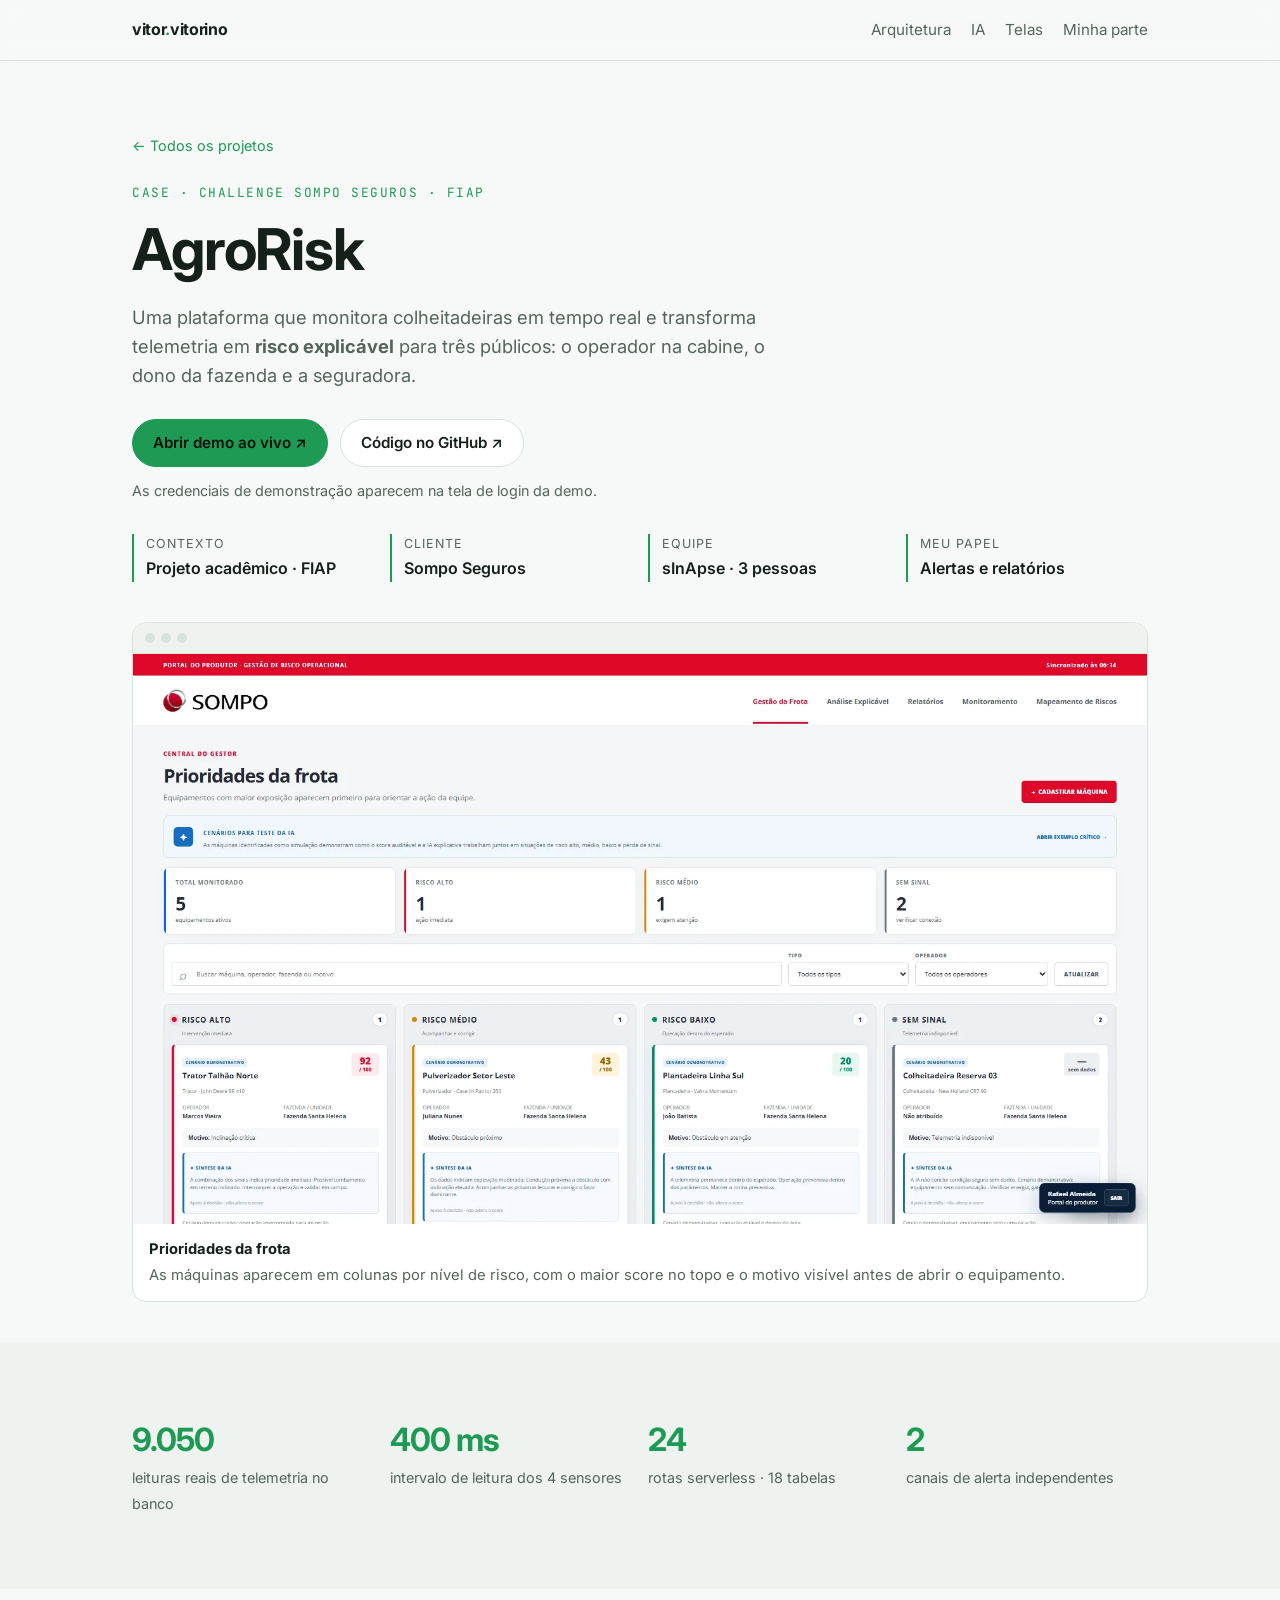
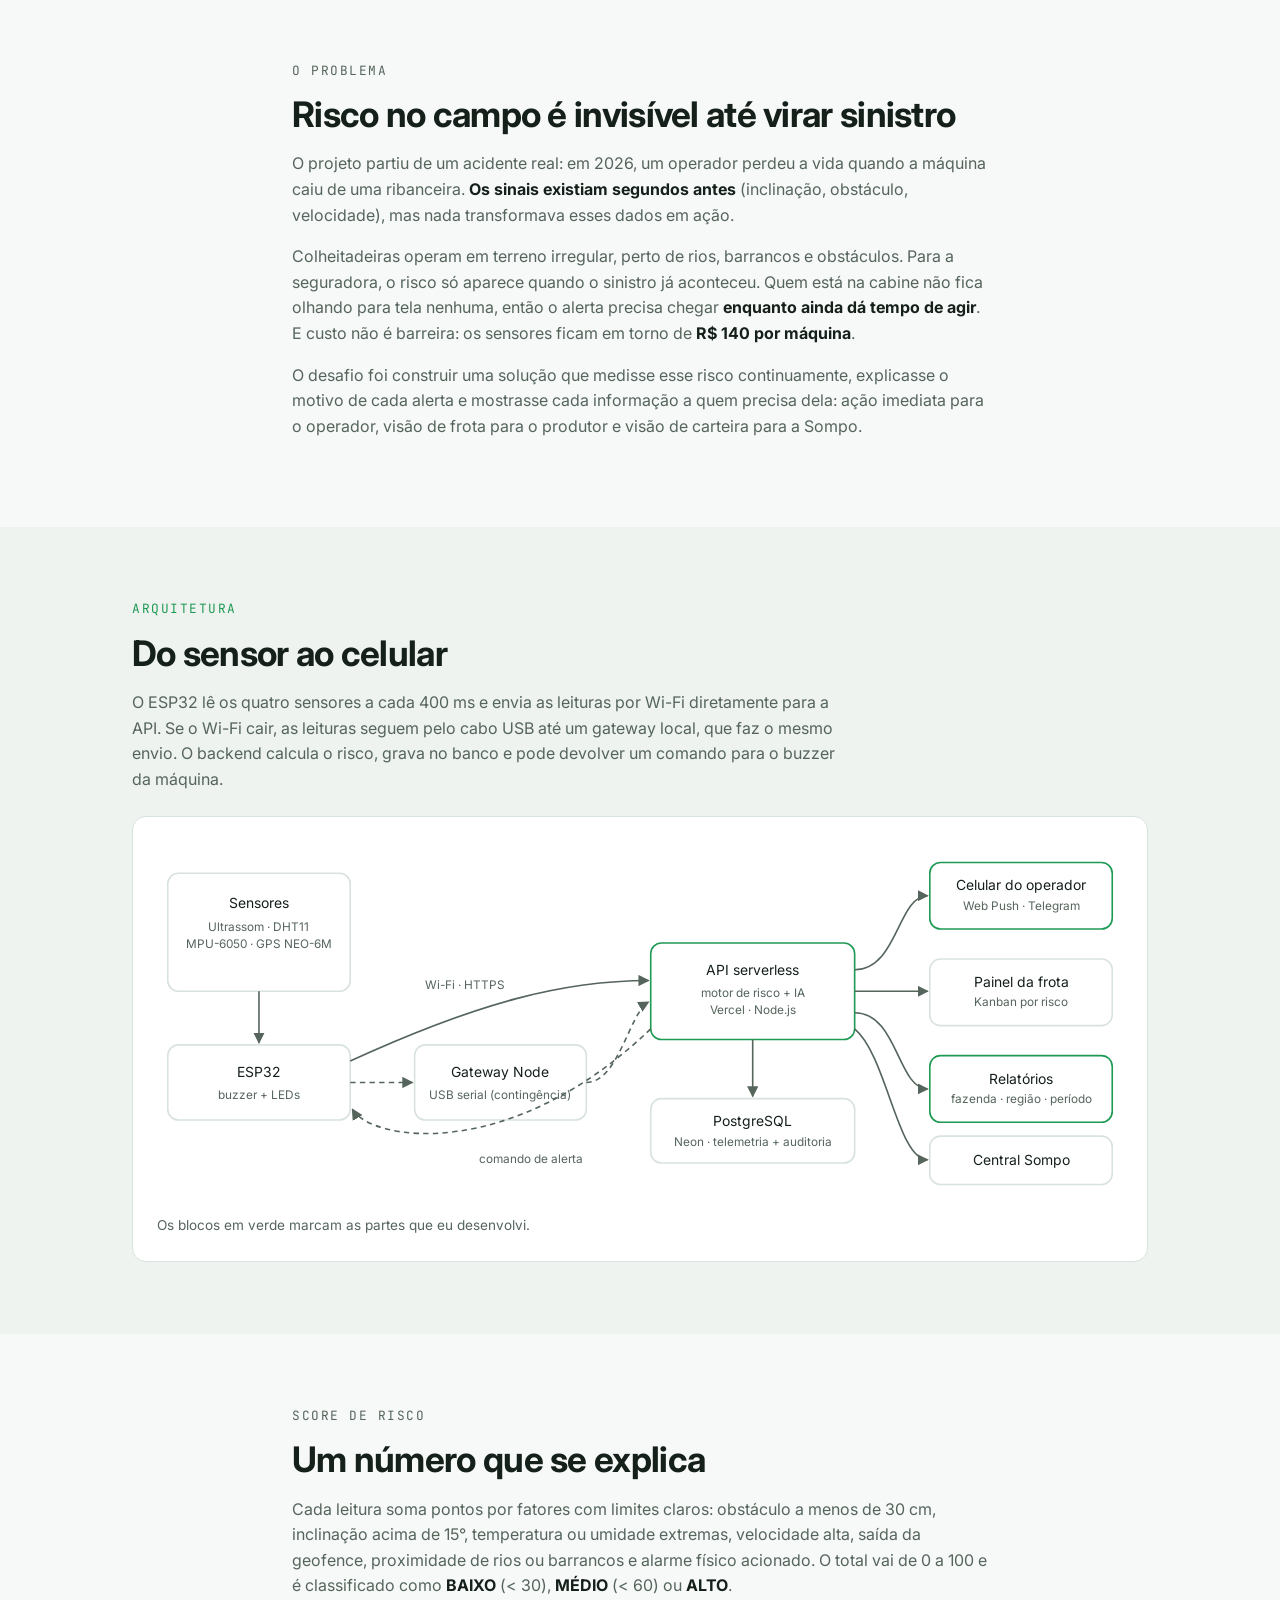
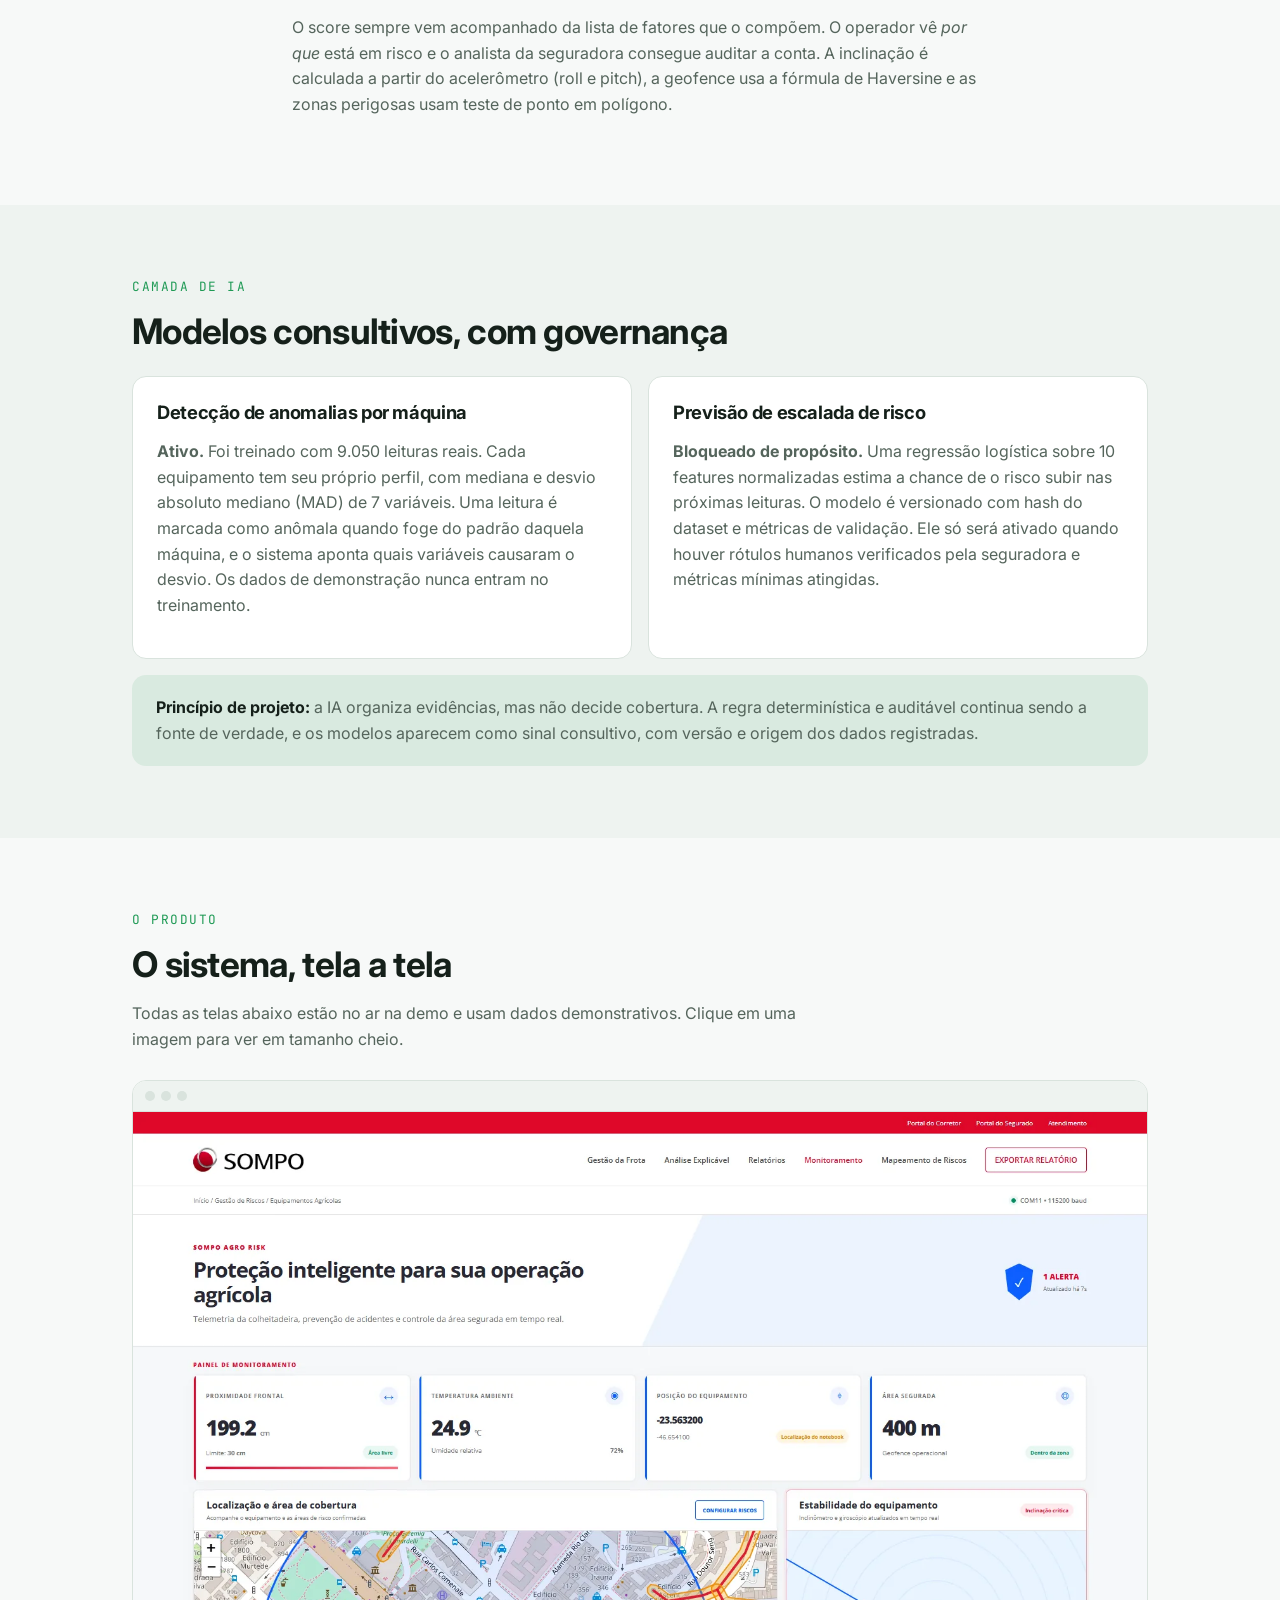
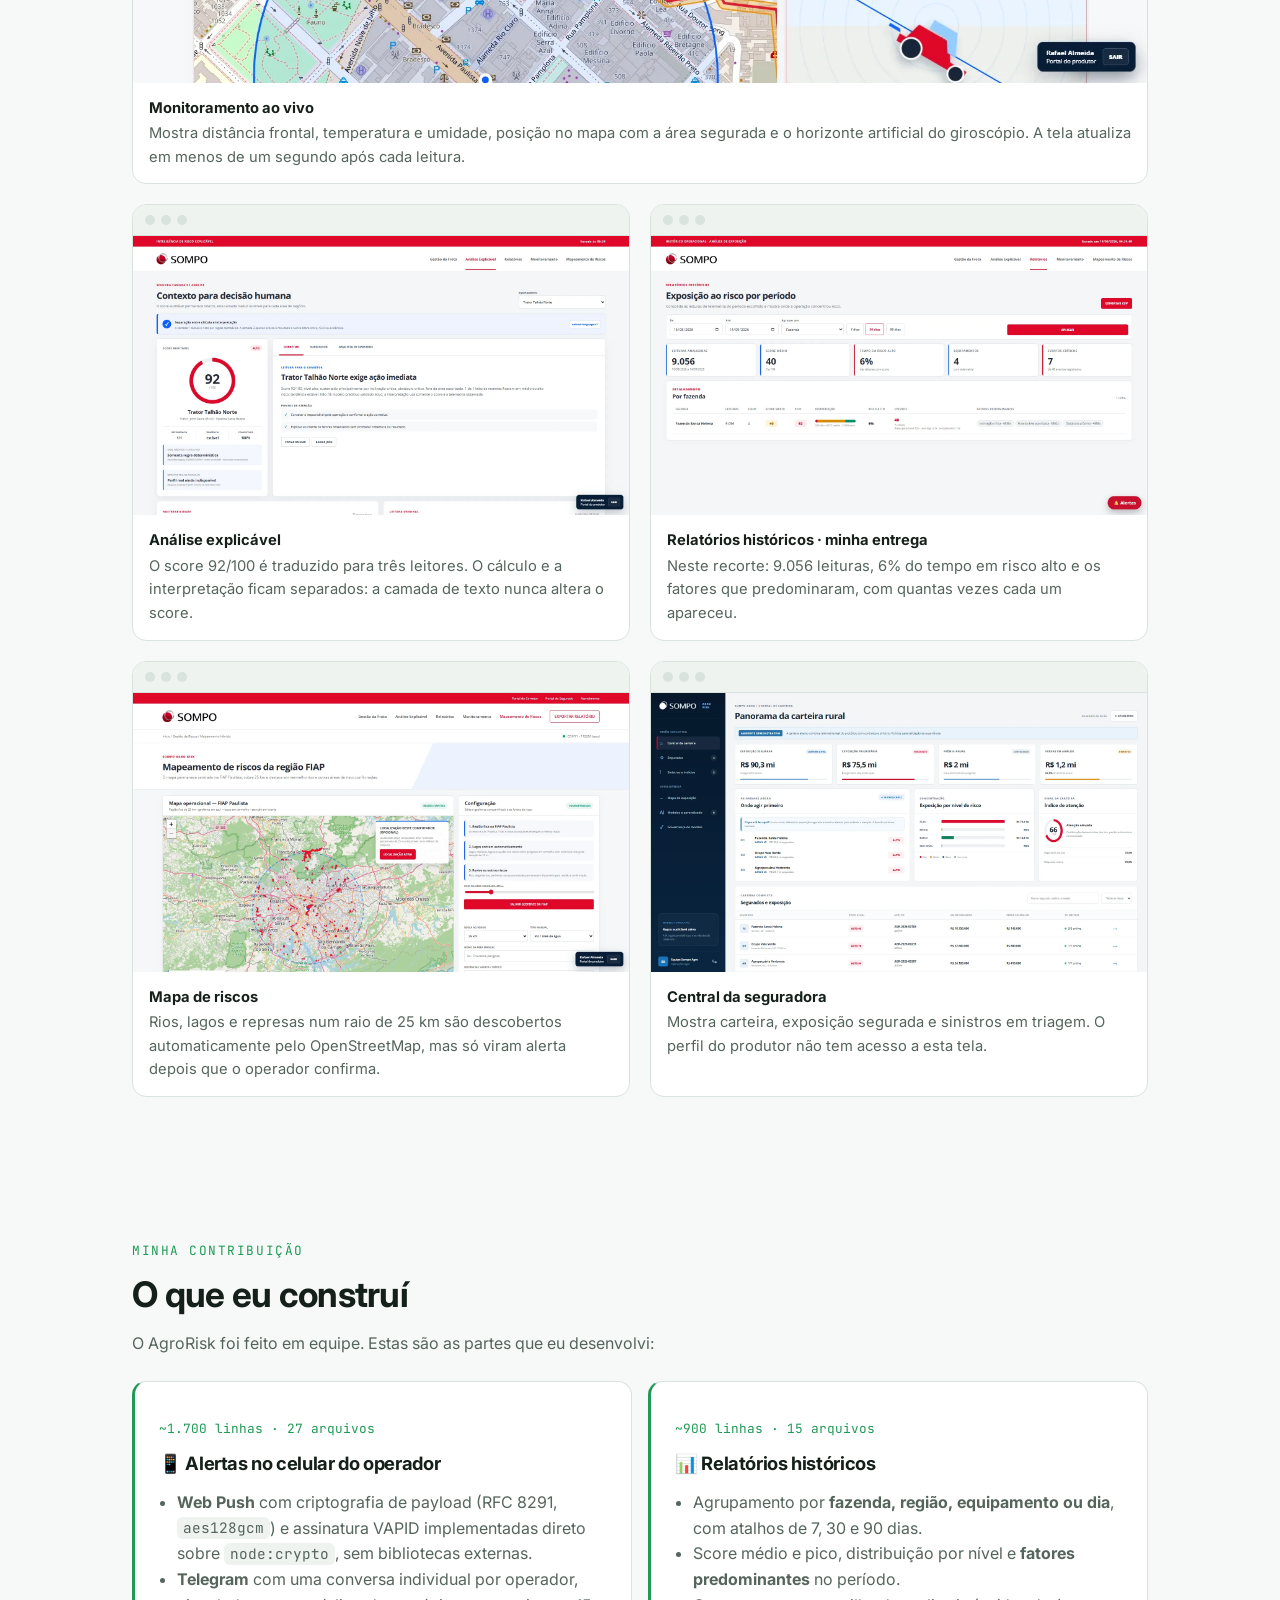
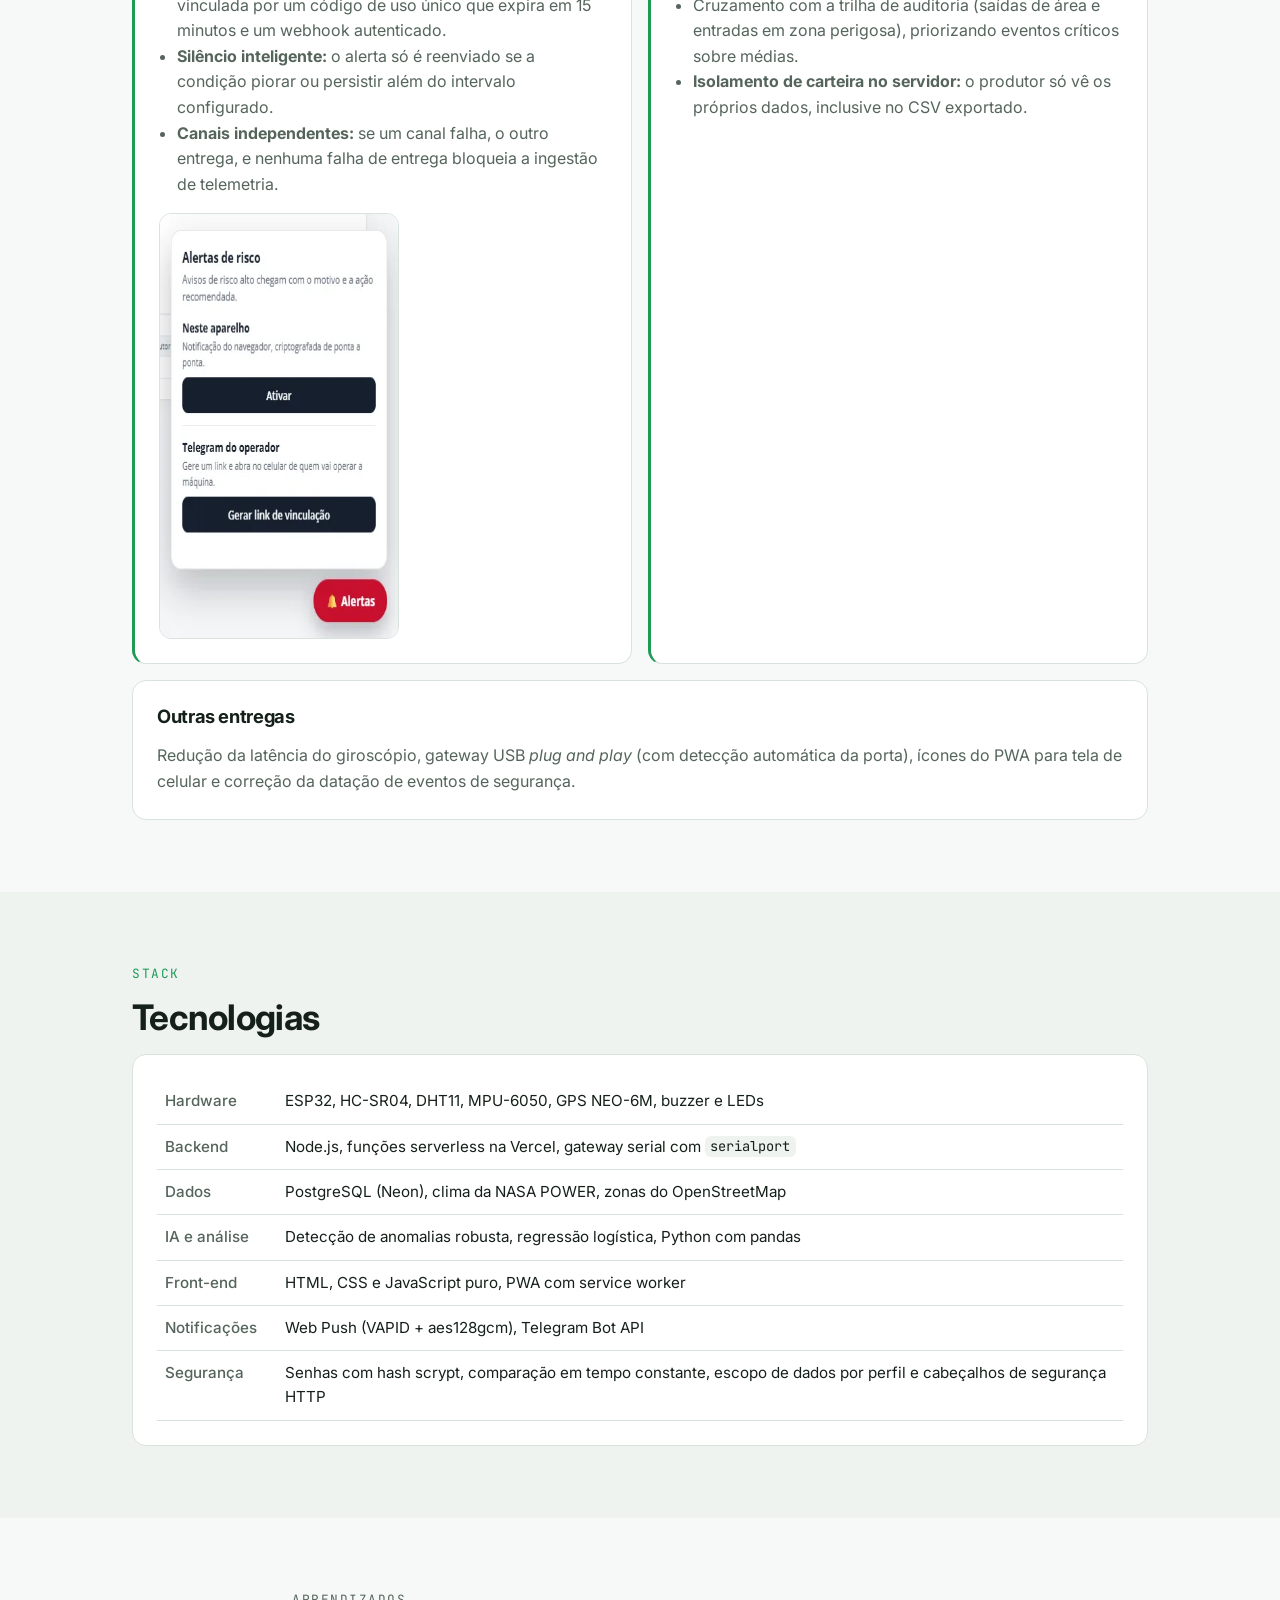
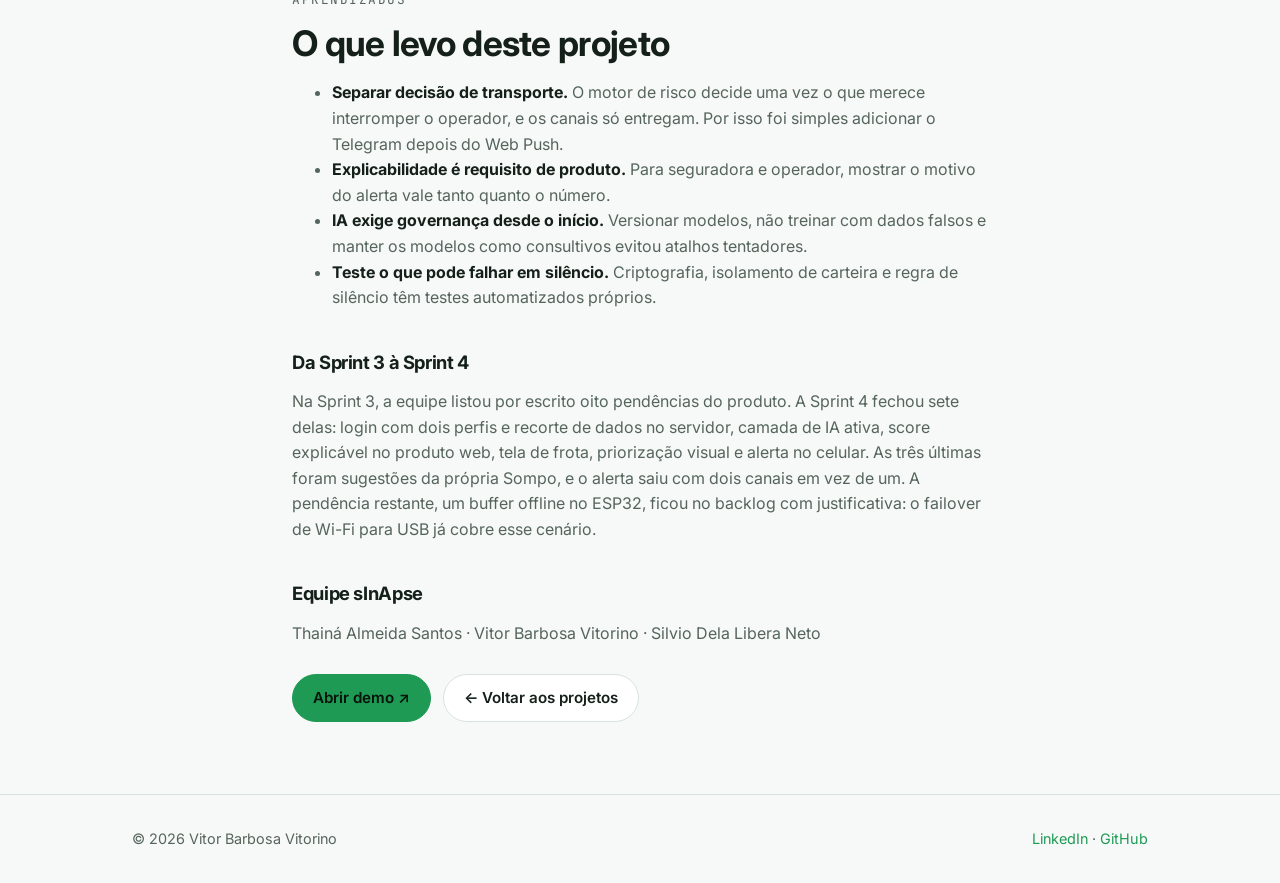
==== commit 8210a0a8: "fix: corrigir a composição da equipe sInApse Co-Authored-By: Claude Opus 5.5 <noreply@anthropic.com>" ====
--- a/projetos/agrorisk.html
+++ b/projetos/agrorisk.html
@@ -43,7 +43,7 @@
         <dl class="case-meta">
           <div><dt>Contexto</dt><dd>Projeto acadêmico · FIAP</dd></div>
           <div><dt>Cliente</dt><dd>Sompo Seguros</dd></div>
-          <div><dt>Equipe</dt><dd>sInApse · 4 pessoas</dd></div>
+          <div><dt>Equipe</dt><dd>sInApse · 3 pessoas</dd></div>
           <div><dt>Meu papel</dt><dd>Alertas e relatórios</dd></div>
         </dl>
 
@@ -273,7 +273,7 @@
         <p>Na Sprint 3, a equipe listou por escrito oito pendências do produto. A Sprint 4 fechou sete delas: login com dois perfis e recorte de dados no servidor, camada de IA ativa, score explicável no produto web, tela de frota, priorização visual e alerta no celular. As três últimas foram sugestões da própria Sompo, e o alerta saiu com dois canais em vez de um. A pendência restante, um buffer offline no ESP32, ficou no backlog com justificativa: o failover de Wi-Fi para USB já cobre esse cenário.</p>
 
         <h3 style="margin-top:40px">Equipe sInApse</h3>
-        <p>Arthur Lins Ocanha · Thainá Almeida Santos · Vitor Barbosa Vitorino · Silvio Dela Libera Neto</p>
+        <p>Thainá Almeida Santos · Vitor Barbosa Vitorino · Silvio Dela Libera Neto</p>
 
         <div class="actions">
           <a class="btn primary" href="https://agrorisk-sompo.vercel.app" target="_blank" rel="noopener">Abrir demo ↗</a>
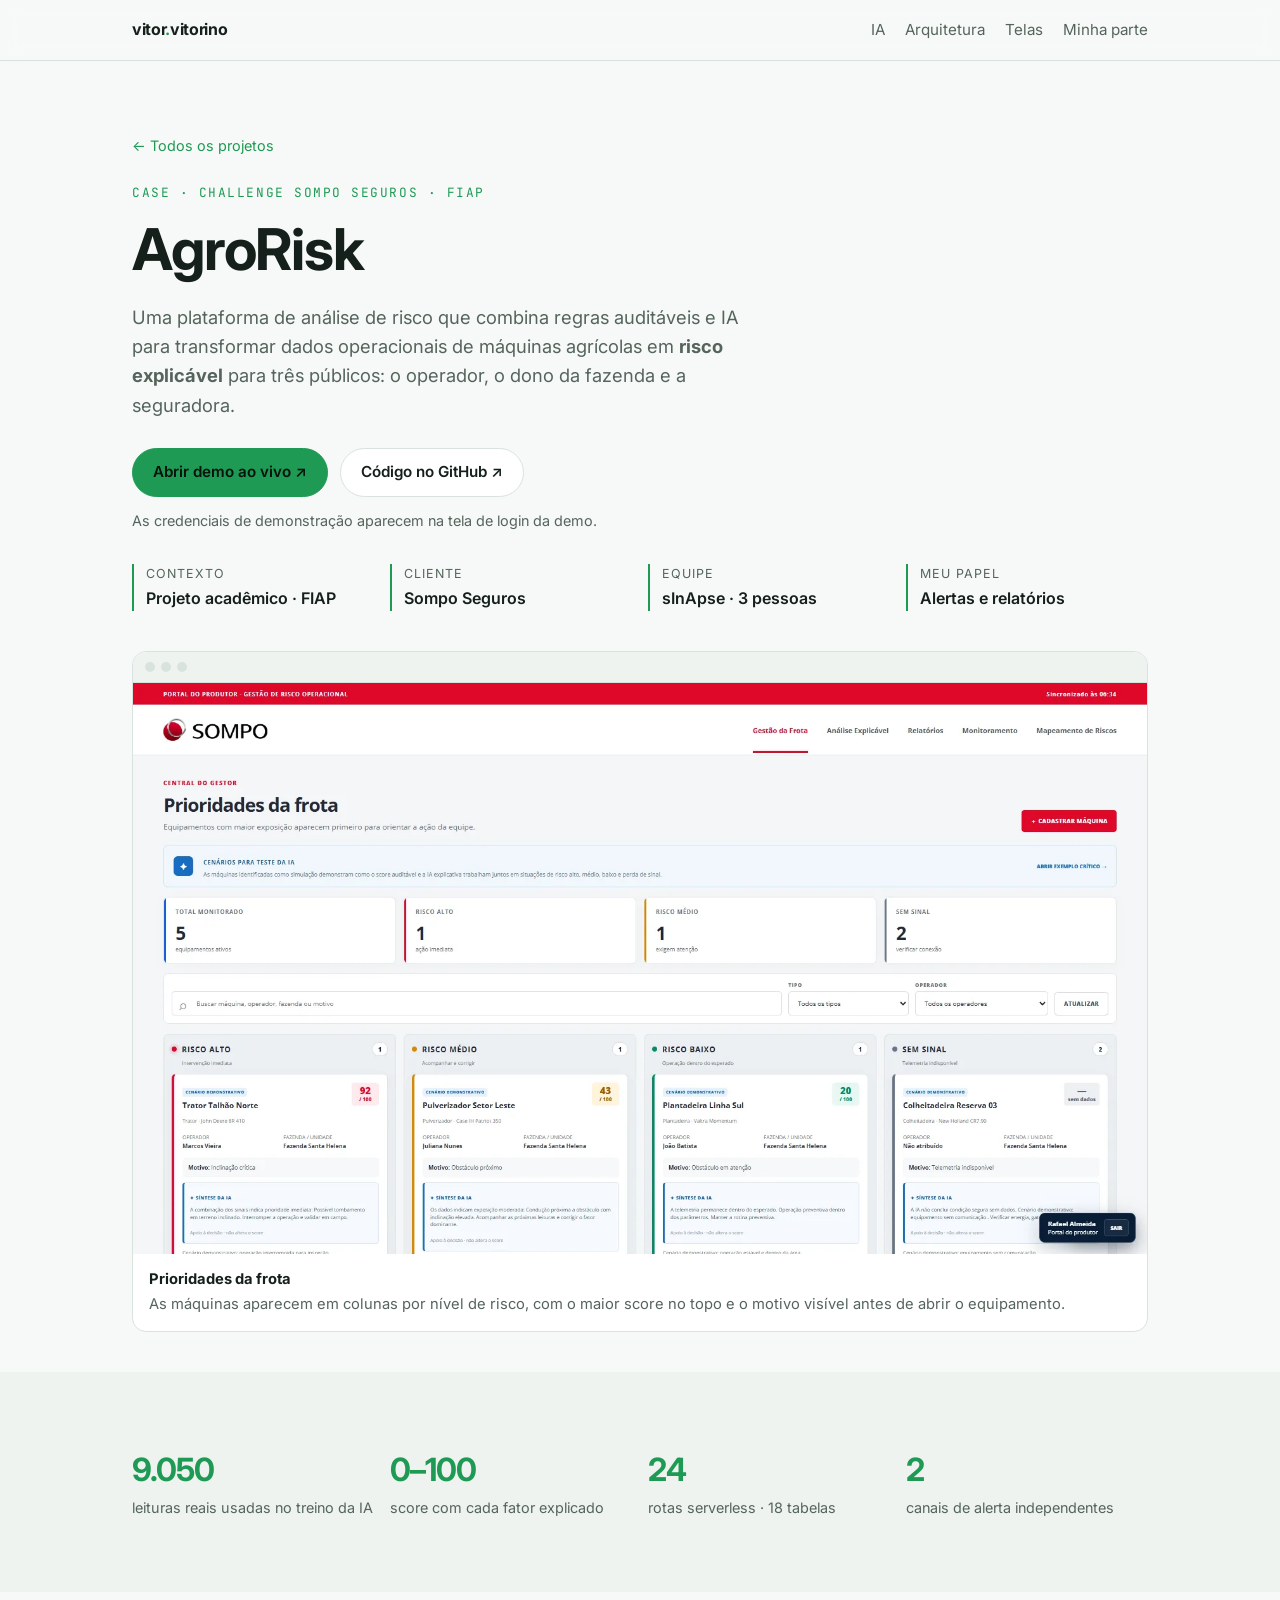
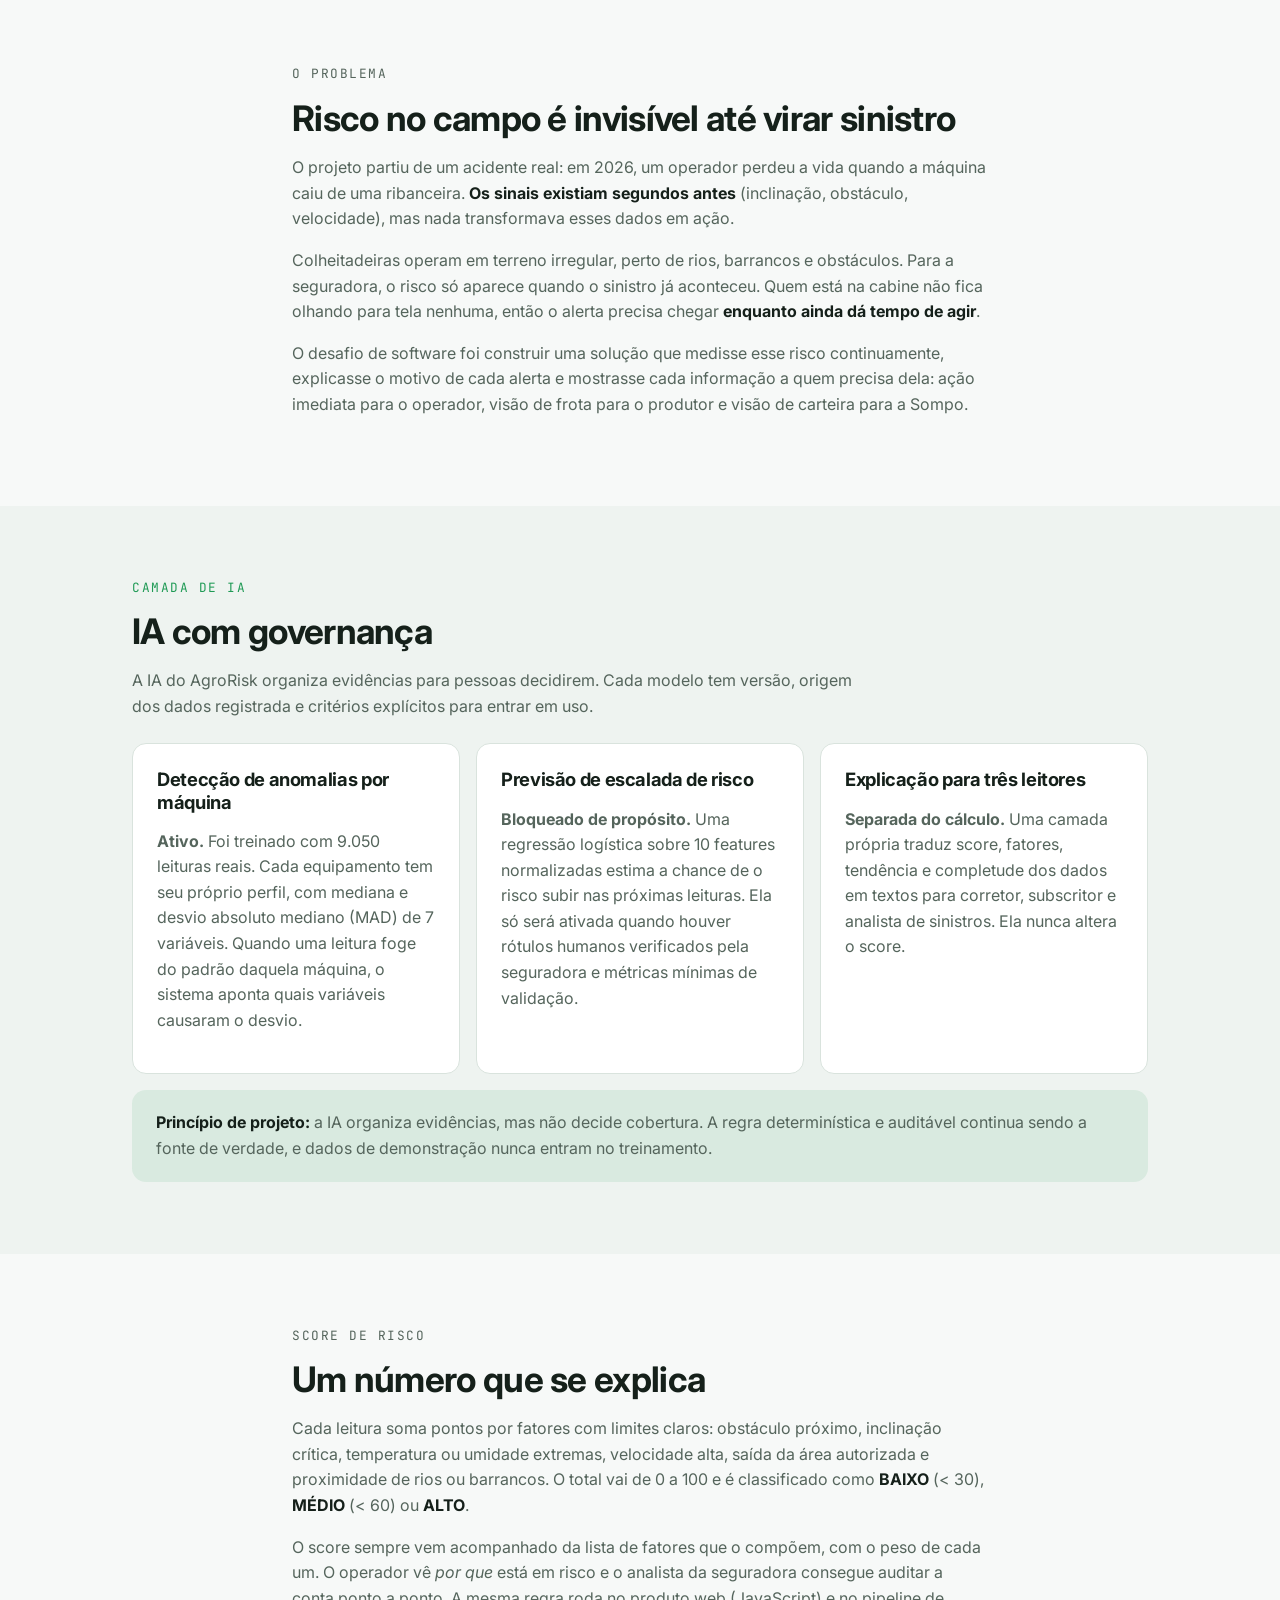
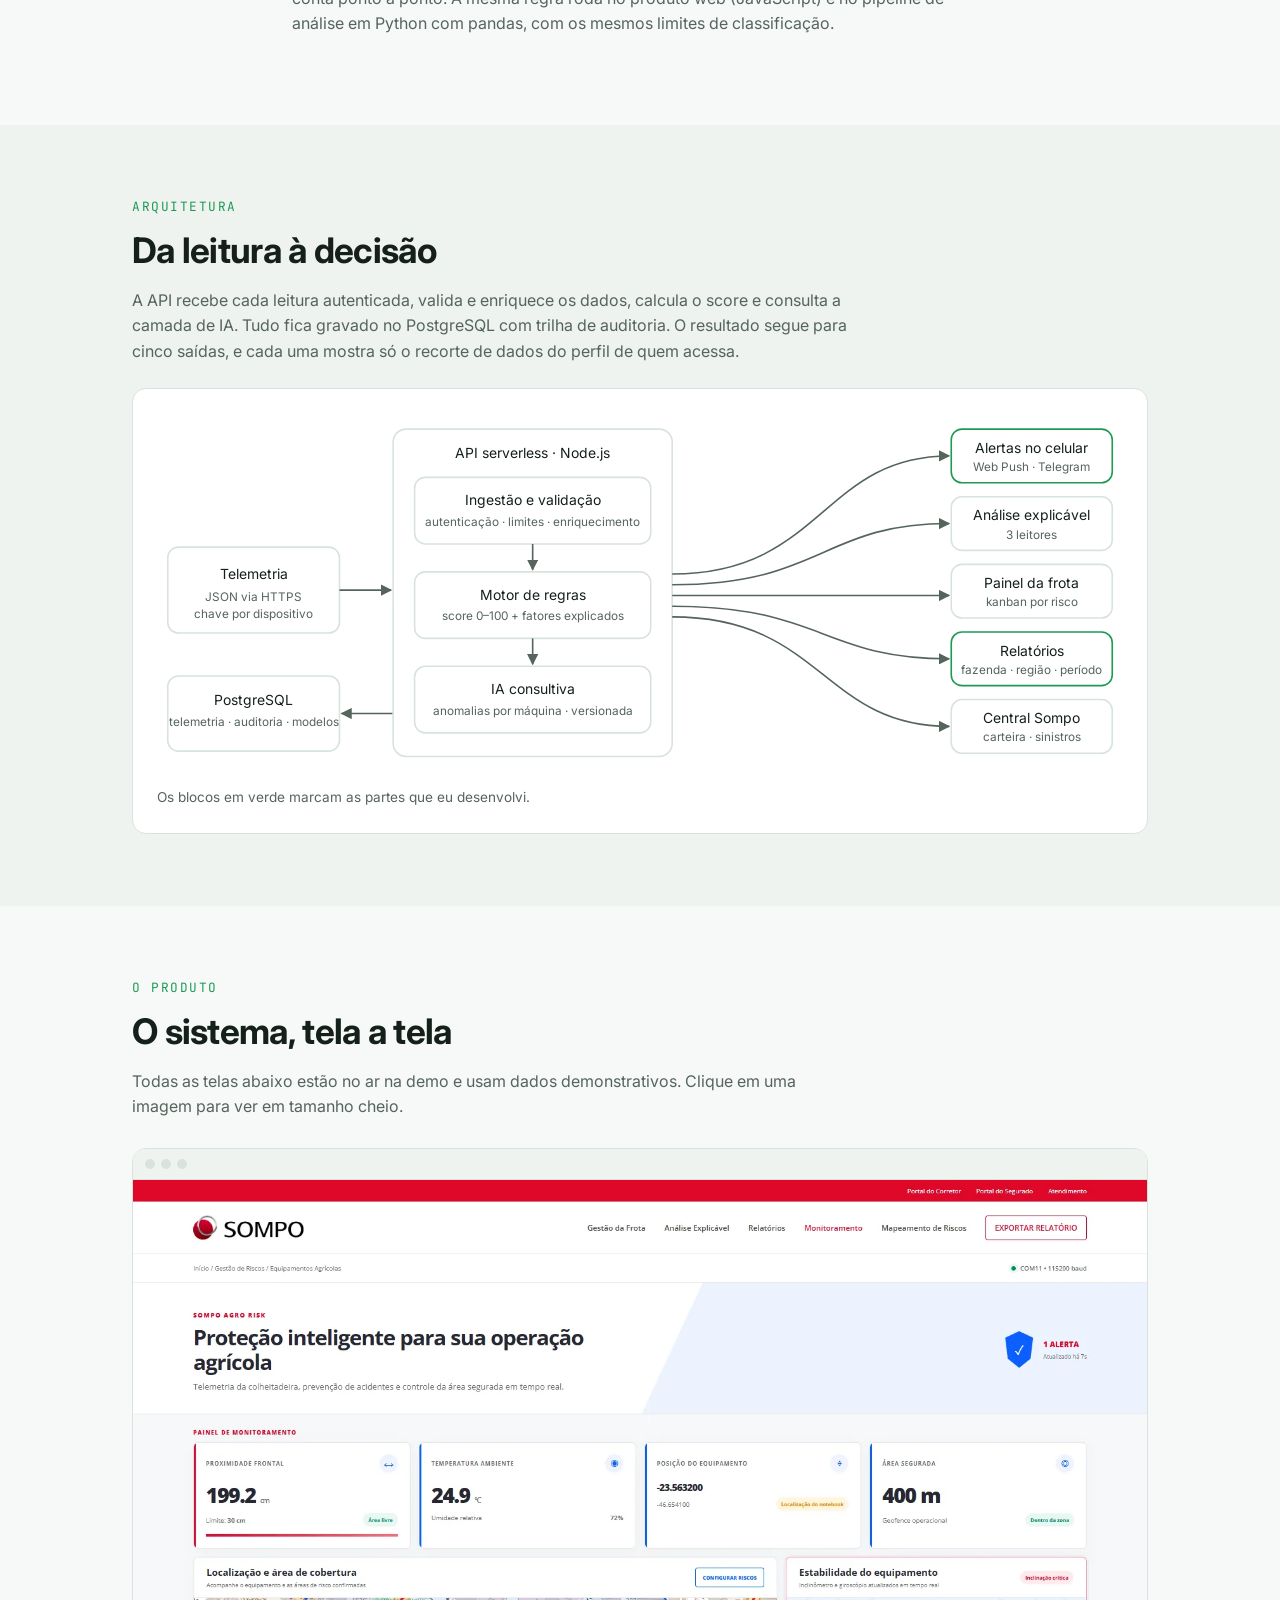
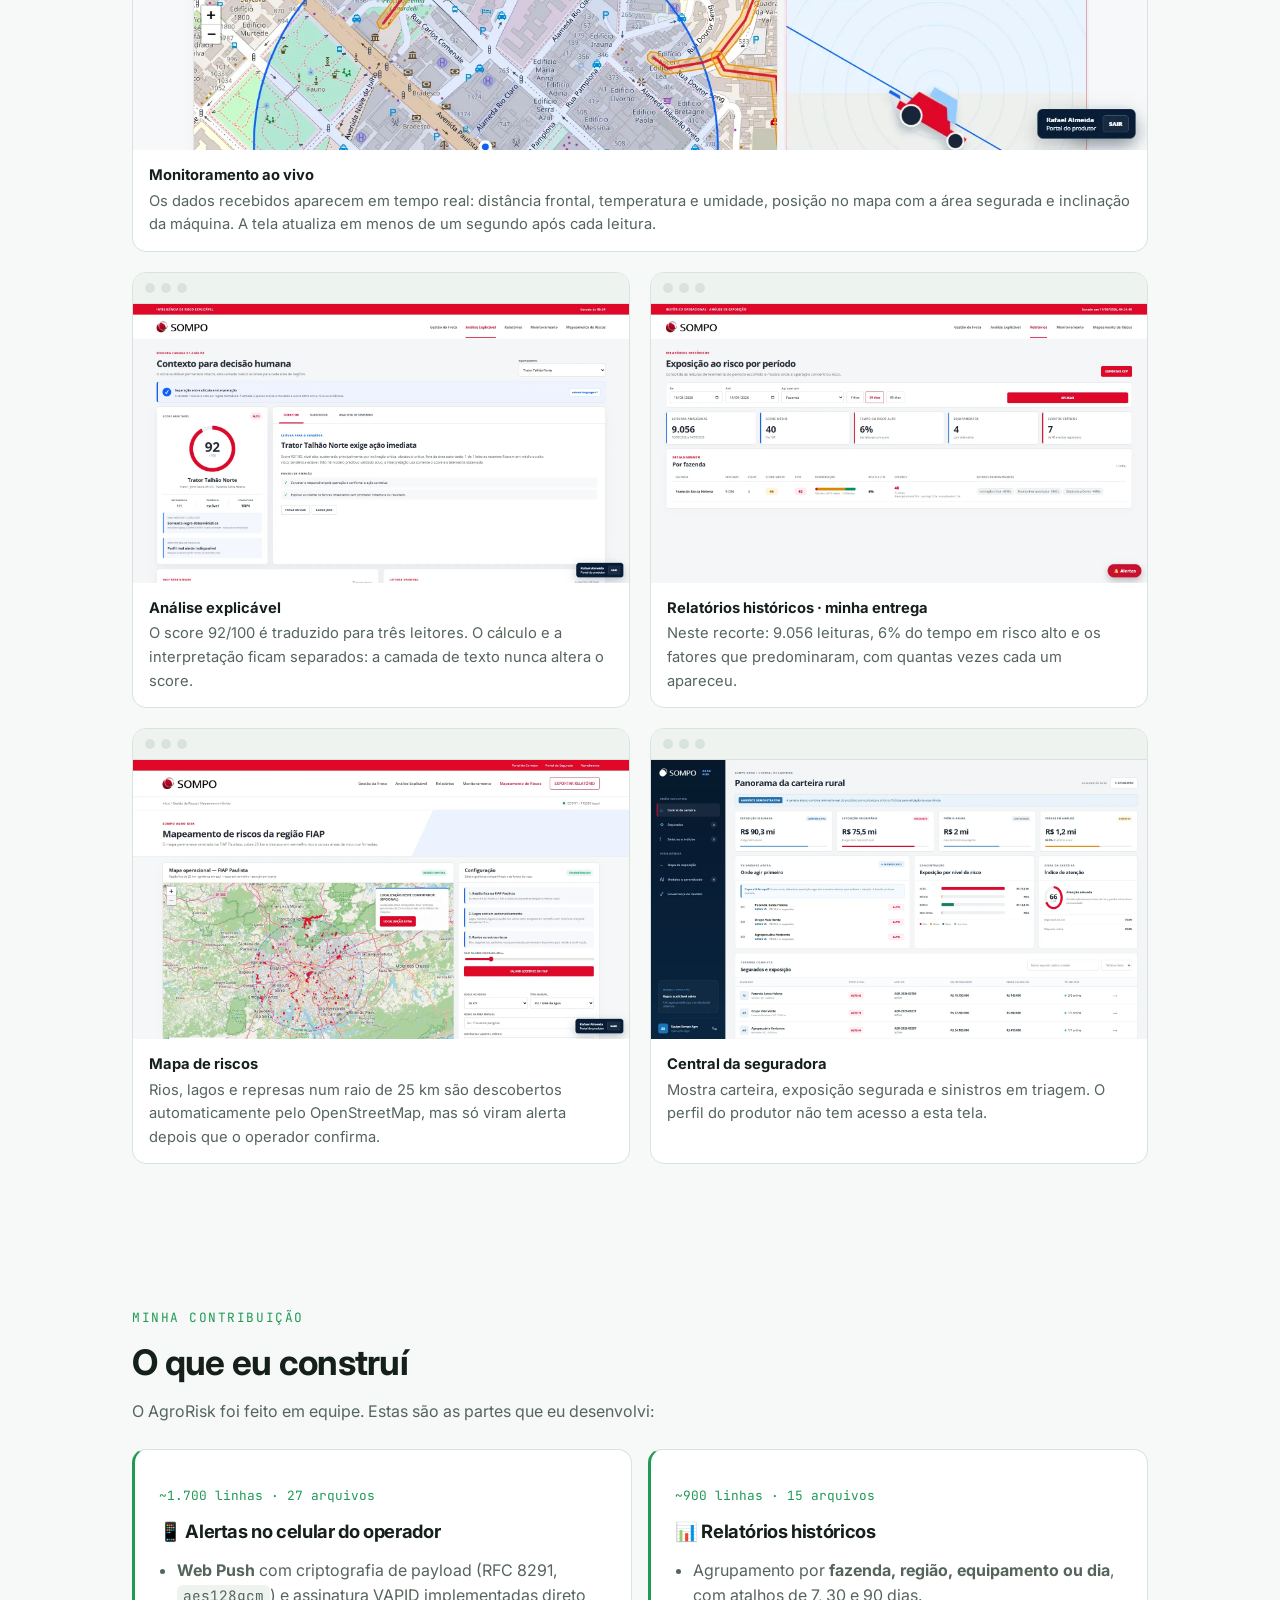
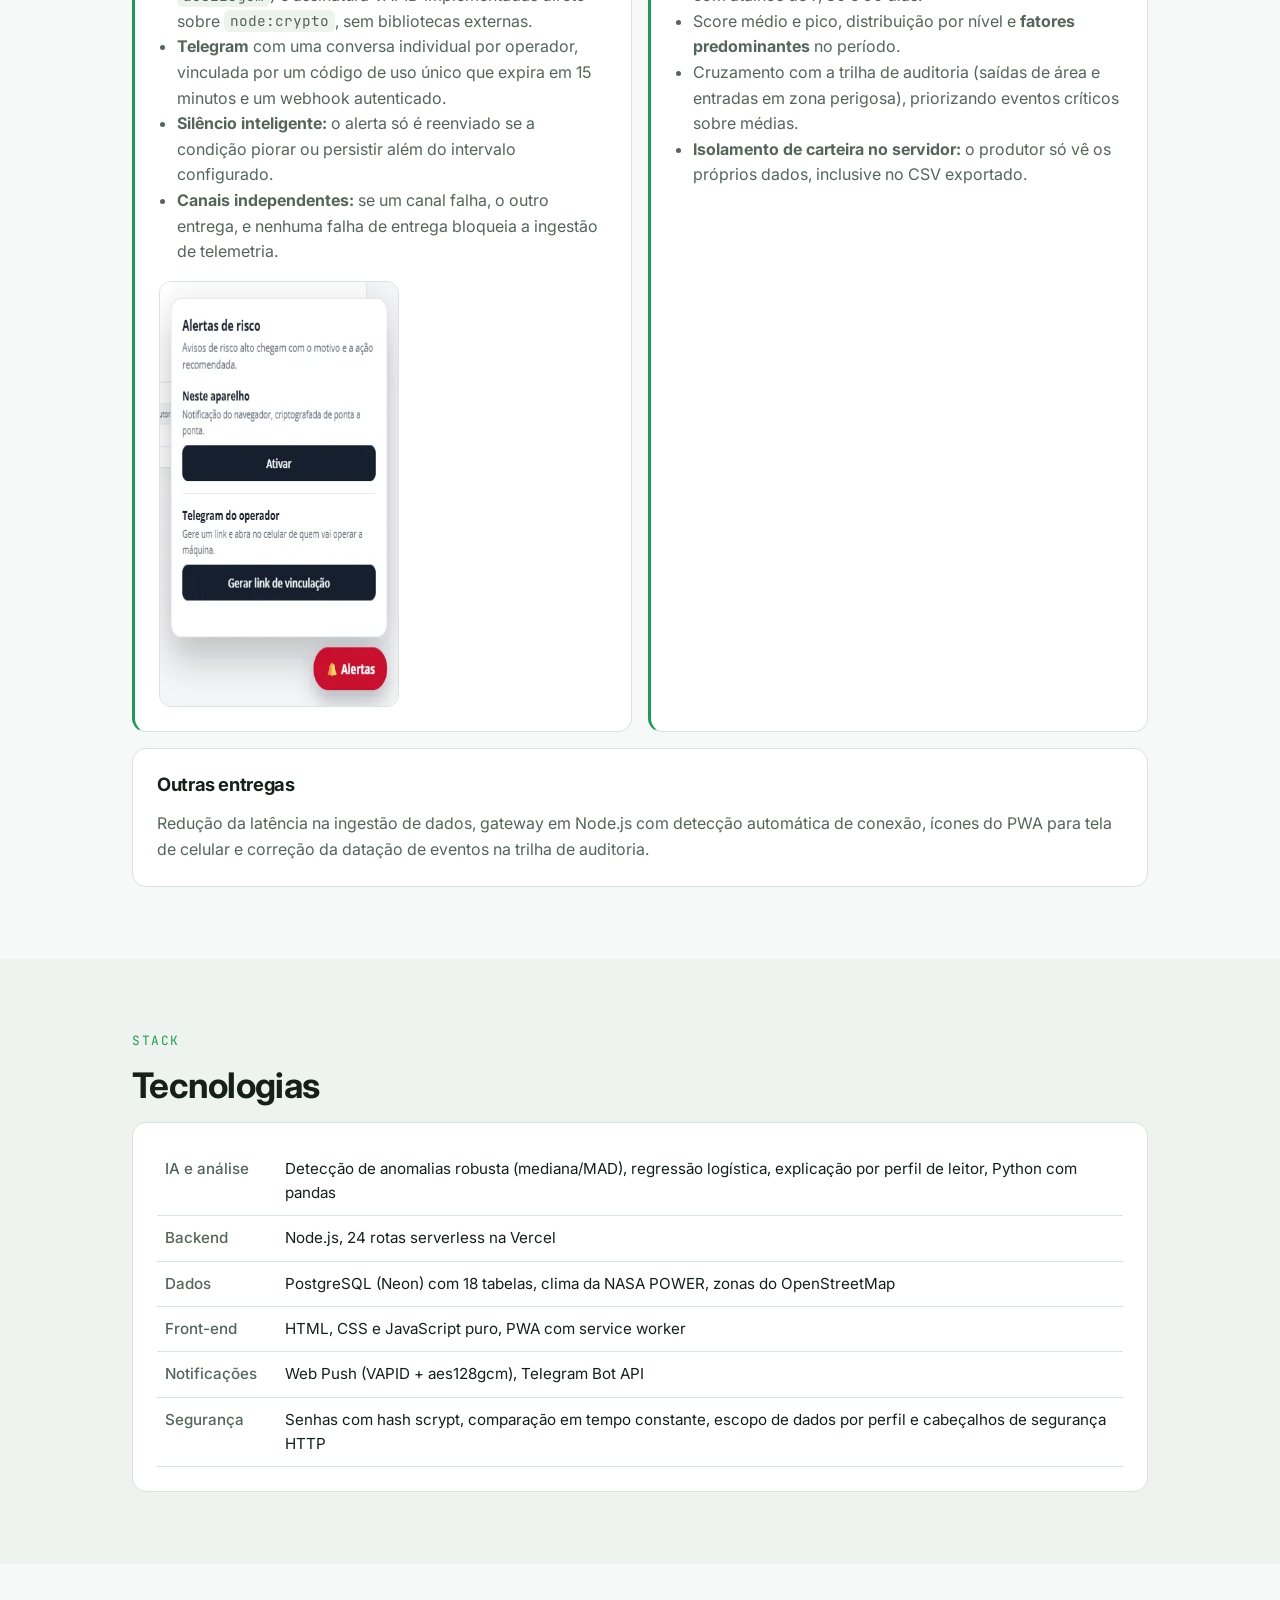
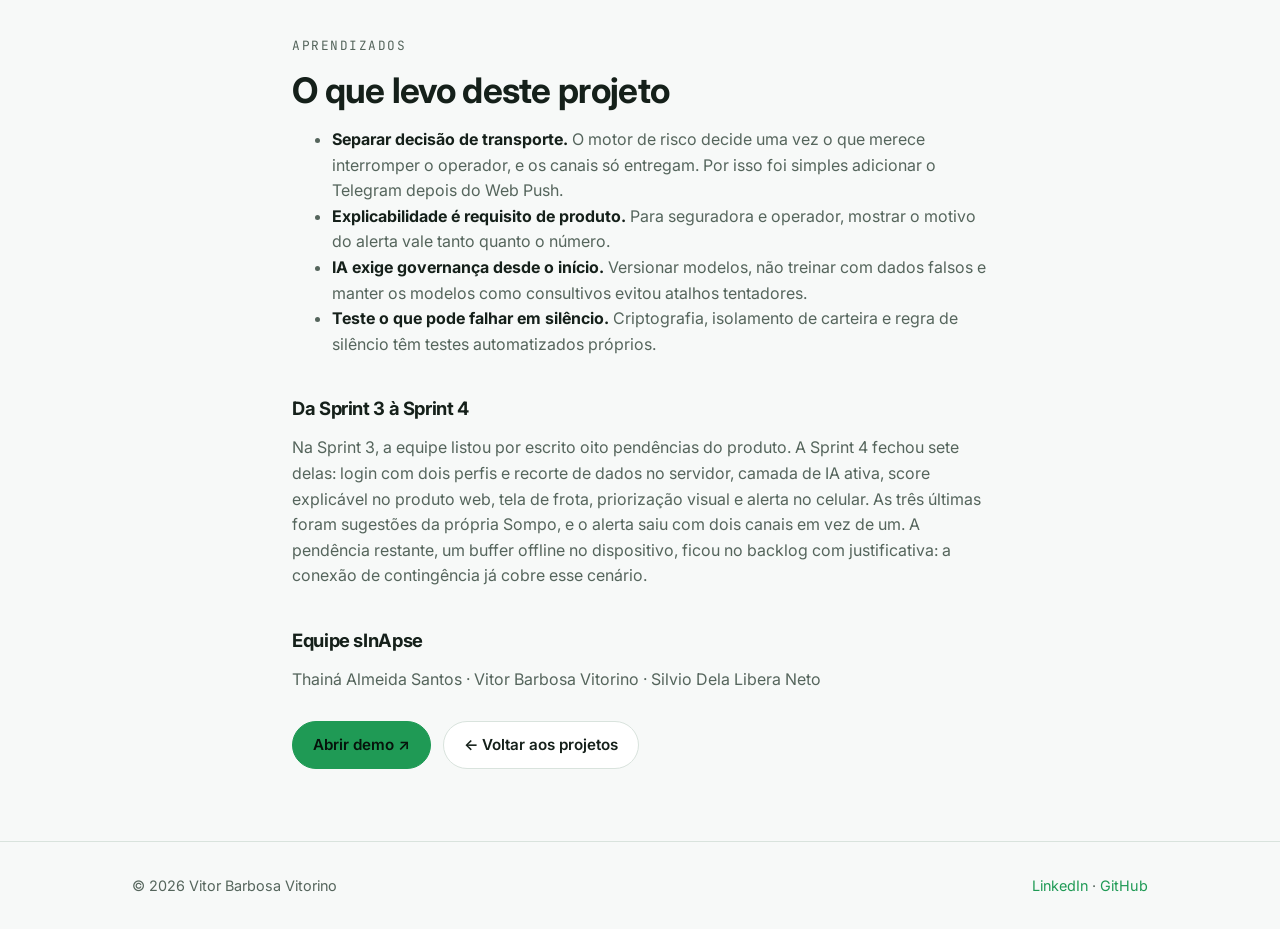
==== commit 2e430834: "refactor: focar o case do AgroRisk em software e IA A camada de IA abre o case, a arquitetura passa " ====
--- a/projetos/agrorisk.html
+++ b/projetos/agrorisk.html
@@ -6,7 +6,7 @@
   <title>AgroRisk | Vitor Vitorino</title>
   <meta name="description" content="Case do AgroRisk: plataforma IoT com score de risco explicável, IA governada e alertas no celular, desenvolvida para o desafio da Sompo Seguros na FIAP.">
   <meta property="og:title" content="AgroRisk | Vitor Vitorino">
-  <meta property="og:description" content="Do sensor na colheitadeira ao alerta no celular: score de risco explicável, IA governada e relatórios para seguradora.">
+  <meta property="og:description" content="Score de risco explicável, IA com governança e alertas em tempo real para o seguro agrícola.">
   <meta property="og:image" content="https://vitoriinoo.github.io/assets/img/og-agrorisk.jpg">
   <link rel="icon" href="data:image/svg+xml,%3Csvg xmlns='http://www.w3.org/2000/svg' viewBox='0 0 32 32'%3E%3Crect width='32' height='32' rx='8' fill='%235fd38d'/%3E%3Ctext x='16' y='22' font-family='Arial' font-weight='700' font-size='17' text-anchor='middle' fill='%2306130b'%3EVV%3C/text%3E%3C/svg%3E">
   <link rel="preconnect" href="https://fonts.googleapis.com">
@@ -19,8 +19,8 @@
     <div class="container">
       <a class="brand" href="../index.html">vitor<span>.</span>vitorino</a>
       <ul>
-        <li><a href="#arquitetura">Arquitetura</a></li>
-        <li class="hide-sm"><a href="#ia">IA</a></li>
+        <li><a href="#ia">IA</a></li>
+        <li class="hide-sm"><a href="#arquitetura">Arquitetura</a></li>
         <li class="hide-sm"><a href="#telas">Telas</a></li>
         <li><a href="#contribuicao">Minha parte</a></li>
       </ul>
@@ -33,7 +33,7 @@
         <a class="back" href="../index.html#projetos">← Todos os projetos</a>
         <p class="eyebrow" style="margin-top:24px">Case · Challenge Sompo Seguros · FIAP</p>
         <h1>AgroRisk</h1>
-        <p class="lead">Uma plataforma que monitora colheitadeiras em tempo real e transforma telemetria em <strong>risco explicável</strong> para três públicos: o operador na cabine, o dono da fazenda e a seguradora.</p>
+        <p class="lead">Uma plataforma de análise de risco que combina regras auditáveis e IA para transformar dados operacionais de máquinas agrícolas em <strong>risco explicável</strong> para três públicos: o operador, o dono da fazenda e a seguradora.</p>
         <div class="actions">
           <a class="btn primary" href="https://agrorisk-sompo.vercel.app" target="_blank" rel="noopener">Abrir demo ao vivo ↗</a>
           <a class="btn" href="https://github.com/Vitoriinoo/AgroRisk" target="_blank" rel="noopener">Código no GitHub ↗</a>
@@ -58,8 +58,8 @@
     <section style="background:var(--bg-soft)">
       <div class="container">
         <div class="stats">
-          <div class="stat"><b>9.050</b><span>leituras reais de telemetria no banco</span></div>
-          <div class="stat"><b>400 ms</b><span>intervalo de leitura dos 4 sensores</span></div>
+          <div class="stat"><b>9.050</b><span>leituras reais usadas no treino da IA</span></div>
+          <div class="stat"><b>0–100</b><span>score com cada fator explicado</span></div>
           <div class="stat"><b>24</b><span>rotas serverless · 18 tabelas</span></div>
           <div class="stat"><b>2</b><span>canais de alerta independentes</span></div>
         </div>
@@ -71,71 +71,32 @@
         <p class="eyebrow">O problema</p>
         <h2>Risco no campo é invisível até virar sinistro</h2>
         <p>O projeto partiu de um acidente real: em 2026, um operador perdeu a vida quando a máquina caiu de uma ribanceira. <strong>Os sinais existiam segundos antes</strong> (inclinação, obstáculo, velocidade), mas nada transformava esses dados em ação.</p>
-        <p>Colheitadeiras operam em terreno irregular, perto de rios, barrancos e obstáculos. Para a seguradora, o risco só aparece quando o sinistro já aconteceu. Quem está na cabine não fica olhando para tela nenhuma, então o alerta precisa chegar <strong>enquanto ainda dá tempo de agir</strong>. E custo não é barreira: os sensores ficam em torno de <strong>R$ 140 por máquina</strong>.</p>
-        <p>O desafio foi construir uma solução que medisse esse risco continuamente, explicasse o motivo de cada alerta e mostrasse cada informação a quem precisa dela: ação imediata para o operador, visão de frota para o produtor e visão de carteira para a Sompo.</p>
-      </div>
-    </section>
-
-    <section id="arquitetura" style="background:var(--bg-soft)">
-      <div class="container">
-        <p class="eyebrow">Arquitetura</p>
-        <h2>Do sensor ao celular</h2>
-        <p class="muted" style="max-width:720px">O ESP32 lê os quatro sensores a cada 400 ms e envia as leituras por Wi-Fi diretamente para a API. Se o Wi-Fi cair, as leituras seguem pelo cabo USB até um gateway local, que faz o mesmo envio. O backend calcula o risco, grava no banco e pode devolver um comando para o buzzer da máquina.</p>
-
-        <div class="card diagram" style="margin-top:24px">
-          <svg viewBox="0 0 900 330" role="img" aria-label="Diagrama de arquitetura do AgroRisk">
-            <defs>
-              <marker id="arrow" viewBox="0 0 10 10" refX="9" refY="5" markerWidth="7" markerHeight="7" orient="auto-start-reverse"><path d="M0,0 L10,5 L0,10 z"/></marker>
-            </defs>
-            <!-- Coluna 1: dispositivo -->
-            <rect class="box" x="10" y="30" width="170" height="110" rx="10"/>
-            <text x="95" y="62" text-anchor="middle">Sensores</text>
-            <text class="sub" x="95" y="84" text-anchor="middle">Ultrassom · DHT11</text>
-            <text class="sub" x="95" y="100" text-anchor="middle">MPU-6050 · GPS NEO-6M</text>
-            <rect class="box" x="10" y="190" width="170" height="70" rx="10"/>
-            <text x="95" y="220" text-anchor="middle">ESP32</text>
-            <text class="sub" x="95" y="240" text-anchor="middle">buzzer + LEDs</text>
-            <path class="line" d="M95 140 V188"/>
-
-            <!-- Coluna 2: transporte -->
-            <rect class="box" x="240" y="190" width="160" height="70" rx="10"/>
-            <text x="320" y="220" text-anchor="middle">Gateway Node</text>
-            <text class="sub" x="320" y="240" text-anchor="middle">USB serial (contingência)</text>
-            <path class="line dash" d="M180 225 H238"/>
-            <path class="line" d="M180 205 C 300 150, 380 130, 458 130"/>
-            <text class="sub" x="250" y="138">Wi-Fi · HTTPS</text>
-            <path class="line dash" d="M400 225 C 430 225, 440 160, 458 150"/>
-
-            <!-- Coluna 3: backend -->
-            <rect class="box hl" x="460" y="95" width="190" height="90" rx="10"/>
-            <text x="555" y="125" text-anchor="middle">API serverless</text>
-            <text class="sub" x="555" y="145" text-anchor="middle">motor de risco + IA</text>
-            <text class="sub" x="555" y="161" text-anchor="middle">Vercel · Node.js</text>
-            <rect class="box" x="460" y="240" width="190" height="60" rx="10"/>
-            <text x="555" y="266" text-anchor="middle">PostgreSQL</text>
-            <text class="sub" x="555" y="284" text-anchor="middle">Neon · telemetria + auditoria</text>
-            <path class="line" d="M555 185 V238"/>
-            <path class="line dash" d="M460 175 C 330 300, 200 280, 182 250"/>
-            <text class="sub" x="300" y="300">comando de alerta</text>
-
-            <!-- Coluna 4: saídas -->
-            <rect class="box hl" x="720" y="20" width="170" height="62" rx="10"/>
-            <text x="805" y="46" text-anchor="middle">Celular do operador</text>
-            <text class="sub" x="805" y="64" text-anchor="middle">Web Push · Telegram</text>
-            <rect class="box" x="720" y="110" width="170" height="62" rx="10"/>
-            <text x="805" y="136" text-anchor="middle">Painel da frota</text>
-            <text class="sub" x="805" y="154" text-anchor="middle">Kanban por risco</text>
-            <rect class="box hl" x="720" y="200" width="170" height="62" rx="10"/>
-            <text x="805" y="226" text-anchor="middle">Relatórios</text>
-            <text class="sub" x="805" y="244" text-anchor="middle">fazenda · região · período</text>
-            <rect class="box" x="720" y="275" width="170" height="45" rx="10"/>
-            <text x="805" y="302" text-anchor="middle">Central Sompo</text>
-            <path class="line" d="M650 120 C 690 120, 690 51, 718 51"/>
-            <path class="line" d="M650 140 H718"/>
-            <path class="line" d="M650 160 C 690 160, 690 231, 718 231"/>
-            <path class="line" d="M650 175 C 680 200, 690 297, 718 297"/>
-          </svg>
-          <p class="muted" style="font-size:0.85rem;margin:12px 0 0">Os blocos em verde marcam as partes que eu desenvolvi.</p>
+        <p>Colheitadeiras operam em terreno irregular, perto de rios, barrancos e obstáculos. Para a seguradora, o risco só aparece quando o sinistro já aconteceu. Quem está na cabine não fica olhando para tela nenhuma, então o alerta precisa chegar <strong>enquanto ainda dá tempo de agir</strong>.</p>
+        <p>O desafio de software foi construir uma solução que medisse esse risco continuamente, explicasse o motivo de cada alerta e mostrasse cada informação a quem precisa dela: ação imediata para o operador, visão de frota para o produtor e visão de carteira para a Sompo.</p>
+      </div>
+    </section>
+
+    <section id="ia" style="background:var(--bg-soft)">
+      <div class="container">
+        <p class="eyebrow">Camada de IA</p>
+        <h2>IA com governança</h2>
+        <p class="muted" style="max-width:720px">A IA do AgroRisk organiza evidências para pessoas decidirem. Cada modelo tem versão, origem dos dados registrada e critérios explícitos para entrar em uso.</p>
+        <div class="grid cols-3" style="margin-top:24px">
+          <div class="card">
+            <h3>Detecção de anomalias por máquina</h3>
+            <p class="muted"><strong>Ativo.</strong> Foi treinado com 9.050 leituras reais. Cada equipamento tem seu próprio perfil, com mediana e desvio absoluto mediano (MAD) de 7 variáveis. Quando uma leitura foge do padrão daquela máquina, o sistema aponta quais variáveis causaram o desvio.</p>
+          </div>
+          <div class="card">
+            <h3>Previsão de escalada de risco</h3>
+            <p class="muted"><strong>Bloqueado de propósito.</strong> Uma regressão logística sobre 10 features normalizadas estima a chance de o risco subir nas próximas leituras. Ela só será ativada quando houver rótulos humanos verificados pela seguradora e métricas mínimas de validação.</p>
+          </div>
+          <div class="card">
+            <h3>Explicação para três leitores</h3>
+            <p class="muted"><strong>Separada do cálculo.</strong> Uma camada própria traduz score, fatores, tendência e completude dos dados em textos para corretor, subscritor e analista de sinistros. Ela nunca altera o score.</p>
+          </div>
+        </div>
+        <div class="callout" style="margin-top:16px">
+          <strong>Princípio de projeto:</strong> <span class="muted">a IA organiza evidências, mas não decide cobertura. A regra determinística e auditável continua sendo a fonte de verdade, e dados de demonstração nunca entram no treinamento.</span>
         </div>
       </div>
     </section>
@@ -144,27 +105,71 @@
       <div class="container prose">
         <p class="eyebrow">Score de risco</p>
         <h2>Um número que se explica</h2>
-        <p>Cada leitura soma pontos por fatores com limites claros: obstáculo a menos de 30 cm, inclinação acima de 15°, temperatura ou umidade extremas, velocidade alta, saída da geofence, proximidade de rios ou barrancos e alarme físico acionado. O total vai de 0 a 100 e é classificado como <strong>BAIXO</strong> (&lt; 30), <strong>MÉDIO</strong> (&lt; 60) ou <strong>ALTO</strong>.</p>
-        <p>O score sempre vem acompanhado da lista de fatores que o compõem. O operador vê <em>por que</em> está em risco e o analista da seguradora consegue auditar a conta. A inclinação é calculada a partir do acelerômetro (roll e pitch), a geofence usa a fórmula de Haversine e as zonas perigosas usam teste de ponto em polígono.</p>
-      </div>
-    </section>
-
-    <section id="ia" style="background:var(--bg-soft)">
-      <div class="container">
-        <p class="eyebrow">Camada de IA</p>
-        <h2>Modelos consultivos, com governança</h2>
-        <div class="grid cols-2" style="margin-top:24px">
-          <div class="card">
-            <h3>Detecção de anomalias por máquina</h3>
-            <p class="muted"><strong>Ativo.</strong> Foi treinado com 9.050 leituras reais. Cada equipamento tem seu próprio perfil, com mediana e desvio absoluto mediano (MAD) de 7 variáveis. Uma leitura é marcada como anômala quando foge do padrão daquela máquina, e o sistema aponta quais variáveis causaram o desvio. Os dados de demonstração nunca entram no treinamento.</p>
-          </div>
-          <div class="card">
-            <h3>Previsão de escalada de risco</h3>
-            <p class="muted"><strong>Bloqueado de propósito.</strong> Uma regressão logística sobre 10 features normalizadas estima a chance de o risco subir nas próximas leituras. O modelo é versionado com hash do dataset e métricas de validação. Ele só será ativado quando houver rótulos humanos verificados pela seguradora e métricas mínimas atingidas.</p>
-          </div>
-        </div>
-        <div class="callout" style="margin-top:16px">
-          <strong>Princípio de projeto:</strong> <span class="muted">a IA organiza evidências, mas não decide cobertura. A regra determinística e auditável continua sendo a fonte de verdade, e os modelos aparecem como sinal consultivo, com versão e origem dos dados registradas.</span>
+        <p>Cada leitura soma pontos por fatores com limites claros: obstáculo próximo, inclinação crítica, temperatura ou umidade extremas, velocidade alta, saída da área autorizada e proximidade de rios ou barrancos. O total vai de 0 a 100 e é classificado como <strong>BAIXO</strong> (&lt; 30), <strong>MÉDIO</strong> (&lt; 60) ou <strong>ALTO</strong>.</p>
+        <p>O score sempre vem acompanhado da lista de fatores que o compõem, com o peso de cada um. O operador vê <em>por que</em> está em risco e o analista da seguradora consegue auditar a conta ponto a ponto. A mesma regra roda no produto web (JavaScript) e no pipeline de análise em Python com pandas, com os mesmos limites de classificação.</p>
+      </div>
+    </section>
+
+    <section id="arquitetura" style="background:var(--bg-soft)">
+      <div class="container">
+        <p class="eyebrow">Arquitetura</p>
+        <h2>Da leitura à decisão</h2>
+        <p class="muted" style="max-width:720px">A API recebe cada leitura autenticada, valida e enriquece os dados, calcula o score e consulta a camada de IA. Tudo fica gravado no PostgreSQL com trilha de auditoria. O resultado segue para cinco saídas, e cada uma mostra só o recorte de dados do perfil de quem acessa.</p>
+
+        <div class="card diagram" style="margin-top:24px">
+          <svg viewBox="0 0 900 330" role="img" aria-label="Diagrama de arquitetura de software do AgroRisk">
+            <defs>
+              <marker id="arrow" viewBox="0 0 10 10" refX="9" refY="5" markerWidth="7" markerHeight="7" orient="auto-start-reverse"><path d="M0,0 L10,5 L0,10 z"/></marker>
+            </defs>
+            <!-- Entrada e persistência -->
+            <rect class="box" x="10" y="125" width="160" height="80" rx="10"/>
+            <text x="90" y="155" text-anchor="middle">Telemetria</text>
+            <text class="sub" x="90" y="175" text-anchor="middle">JSON via HTTPS</text>
+            <text class="sub" x="90" y="191" text-anchor="middle">chave por dispositivo</text>
+            <path class="line" d="M170 165 H218"/>
+            <rect class="box" x="10" y="245" width="160" height="70" rx="10"/>
+            <text x="90" y="272" text-anchor="middle">PostgreSQL</text>
+            <text class="sub" x="90" y="292" text-anchor="middle">telemetria · auditoria · modelos</text>
+            <path class="line" d="M220 280 H172"/>
+
+            <!-- API -->
+            <rect class="box" x="220" y="15" width="260" height="305" rx="12"/>
+            <text x="350" y="42" text-anchor="middle">API serverless · Node.js</text>
+            <rect class="box" x="240" y="60" width="220" height="62" rx="10"/>
+            <text x="350" y="86" text-anchor="middle">Ingestão e validação</text>
+            <text class="sub" x="350" y="105" text-anchor="middle">autenticação · limites · enriquecimento</text>
+            <rect class="box" x="240" y="148" width="220" height="62" rx="10"/>
+            <text x="350" y="174" text-anchor="middle">Motor de regras</text>
+            <text class="sub" x="350" y="193" text-anchor="middle">score 0–100 + fatores explicados</text>
+            <rect class="box" x="240" y="236" width="220" height="62" rx="10"/>
+            <text x="350" y="262" text-anchor="middle">IA consultiva</text>
+            <text class="sub" x="350" y="281" text-anchor="middle">anomalias por máquina · versionada</text>
+            <path class="line" d="M350 122 V146"/>
+            <path class="line" d="M350 210 V234"/>
+
+            <!-- Saídas -->
+            <rect class="box hl" x="740" y="15" width="150" height="50" rx="10"/>
+            <text x="815" y="37" text-anchor="middle">Alertas no celular</text>
+            <text class="sub" x="815" y="54" text-anchor="middle">Web Push · Telegram</text>
+            <rect class="box" x="740" y="78" width="150" height="50" rx="10"/>
+            <text x="815" y="100" text-anchor="middle">Análise explicável</text>
+            <text class="sub" x="815" y="117" text-anchor="middle">3 leitores</text>
+            <rect class="box" x="740" y="141" width="150" height="50" rx="10"/>
+            <text x="815" y="163" text-anchor="middle">Painel da frota</text>
+            <text class="sub" x="815" y="180" text-anchor="middle">kanban por risco</text>
+            <rect class="box hl" x="740" y="204" width="150" height="50" rx="10"/>
+            <text x="815" y="226" text-anchor="middle">Relatórios</text>
+            <text class="sub" x="815" y="243" text-anchor="middle">fazenda · região · período</text>
+            <rect class="box" x="740" y="267" width="150" height="50" rx="10"/>
+            <text x="815" y="289" text-anchor="middle">Central Sompo</text>
+            <text class="sub" x="815" y="306" text-anchor="middle">carteira · sinistros</text>
+            <path class="line" d="M480 150 C 620 150, 620 40, 738 40"/>
+            <path class="line" d="M480 160 C 620 160, 620 103, 738 103"/>
+            <path class="line" d="M480 170 H738"/>
+            <path class="line" d="M480 180 C 620 180, 620 229, 738 229"/>
+            <path class="line" d="M480 190 C 620 190, 620 292, 738 292"/>
+          </svg>
+          <p class="muted" style="font-size:0.85rem;margin:12px 0 0">Os blocos em verde marcam as partes que eu desenvolvi.</p>
         </div>
       </div>
     </section>
@@ -177,8 +182,8 @@
         <div class="gallery">
           <figure class="shot wide">
             <div class="chrome" aria-hidden="true"><i></i><i></i><i></i></div>
-            <a href="../assets/img/agrorisk/monitoramento.webp" target="_blank" rel="noopener"><img loading="lazy" src="../assets/img/agrorisk/monitoramento.webp" width="1600" height="900" alt="Monitoramento ao vivo: distância frontal, temperatura, posição GPS, área segurada no mapa e horizonte artificial do giroscópio"></a>
-            <figcaption><strong>Monitoramento ao vivo</strong>Mostra distância frontal, temperatura e umidade, posição no mapa com a área segurada e o horizonte artificial do giroscópio. A tela atualiza em menos de um segundo após cada leitura.</figcaption>
+            <a href="../assets/img/agrorisk/monitoramento.webp" target="_blank" rel="noopener"><img loading="lazy" src="../assets/img/agrorisk/monitoramento.webp" width="1600" height="900" alt="Monitoramento ao vivo: distância frontal, temperatura, posição no mapa, área segurada e inclinação da máquina"></a>
+            <figcaption><strong>Monitoramento ao vivo</strong>Os dados recebidos aparecem em tempo real: distância frontal, temperatura e umidade, posição no mapa com a área segurada e inclinação da máquina. A tela atualiza em menos de um segundo após cada leitura.</figcaption>
           </figure>
           <figure class="shot">
             <div class="chrome" aria-hidden="true"><i></i><i></i><i></i></div>
@@ -235,7 +240,7 @@
         </div>
         <div class="card" style="margin-top:16px">
           <h3>Outras entregas</h3>
-          <p class="muted" style="margin:0">Redução da latência do giroscópio, gateway USB <em>plug and play</em> (com detecção automática da porta), ícones do PWA para tela de celular e correção da datação de eventos de segurança.</p>
+          <p class="muted" style="margin:0">Redução da latência na ingestão de dados, gateway em Node.js com detecção automática de conexão, ícones do PWA para tela de celular e correção da datação de eventos na trilha de auditoria.</p>
         </div>
       </div>
     </section>
@@ -246,10 +251,9 @@
         <h2>Tecnologias</h2>
         <div class="card" style="overflow-x:auto">
           <table class="stack">
-            <tr><th>Hardware</th><td>ESP32, HC-SR04, DHT11, MPU-6050, GPS NEO-6M, buzzer e LEDs</td></tr>
-            <tr><th>Backend</th><td>Node.js, funções serverless na Vercel, gateway serial com <code>serialport</code></td></tr>
-            <tr><th>Dados</th><td>PostgreSQL (Neon), clima da NASA POWER, zonas do OpenStreetMap</td></tr>
-            <tr><th>IA e análise</th><td>Detecção de anomalias robusta, regressão logística, Python com pandas</td></tr>
+            <tr><th>IA e análise</th><td>Detecção de anomalias robusta (mediana/MAD), regressão logística, explicação por perfil de leitor, Python com pandas</td></tr>
+            <tr><th>Backend</th><td>Node.js, 24 rotas serverless na Vercel</td></tr>
+            <tr><th>Dados</th><td>PostgreSQL (Neon) com 18 tabelas, clima da NASA POWER, zonas do OpenStreetMap</td></tr>
             <tr><th>Front-end</th><td>HTML, CSS e JavaScript puro, PWA com service worker</td></tr>
             <tr><th>Notificações</th><td>Web Push (VAPID + aes128gcm), Telegram Bot API</td></tr>
             <tr><th>Segurança</th><td>Senhas com hash scrypt, comparação em tempo constante, escopo de dados por perfil e cabeçalhos de segurança HTTP</td></tr>
@@ -270,7 +274,7 @@
         </ul>
 
         <h3 style="margin-top:40px">Da Sprint 3 à Sprint 4</h3>
-        <p>Na Sprint 3, a equipe listou por escrito oito pendências do produto. A Sprint 4 fechou sete delas: login com dois perfis e recorte de dados no servidor, camada de IA ativa, score explicável no produto web, tela de frota, priorização visual e alerta no celular. As três últimas foram sugestões da própria Sompo, e o alerta saiu com dois canais em vez de um. A pendência restante, um buffer offline no ESP32, ficou no backlog com justificativa: o failover de Wi-Fi para USB já cobre esse cenário.</p>
+        <p>Na Sprint 3, a equipe listou por escrito oito pendências do produto. A Sprint 4 fechou sete delas: login com dois perfis e recorte de dados no servidor, camada de IA ativa, score explicável no produto web, tela de frota, priorização visual e alerta no celular. As três últimas foram sugestões da própria Sompo, e o alerta saiu com dois canais em vez de um. A pendência restante, um buffer offline no dispositivo, ficou no backlog com justificativa: a conexão de contingência já cobre esse cenário.</p>
 
         <h3 style="margin-top:40px">Equipe sInApse</h3>
         <p>Thainá Almeida Santos · Vitor Barbosa Vitorino · Silvio Dela Libera Neto</p>
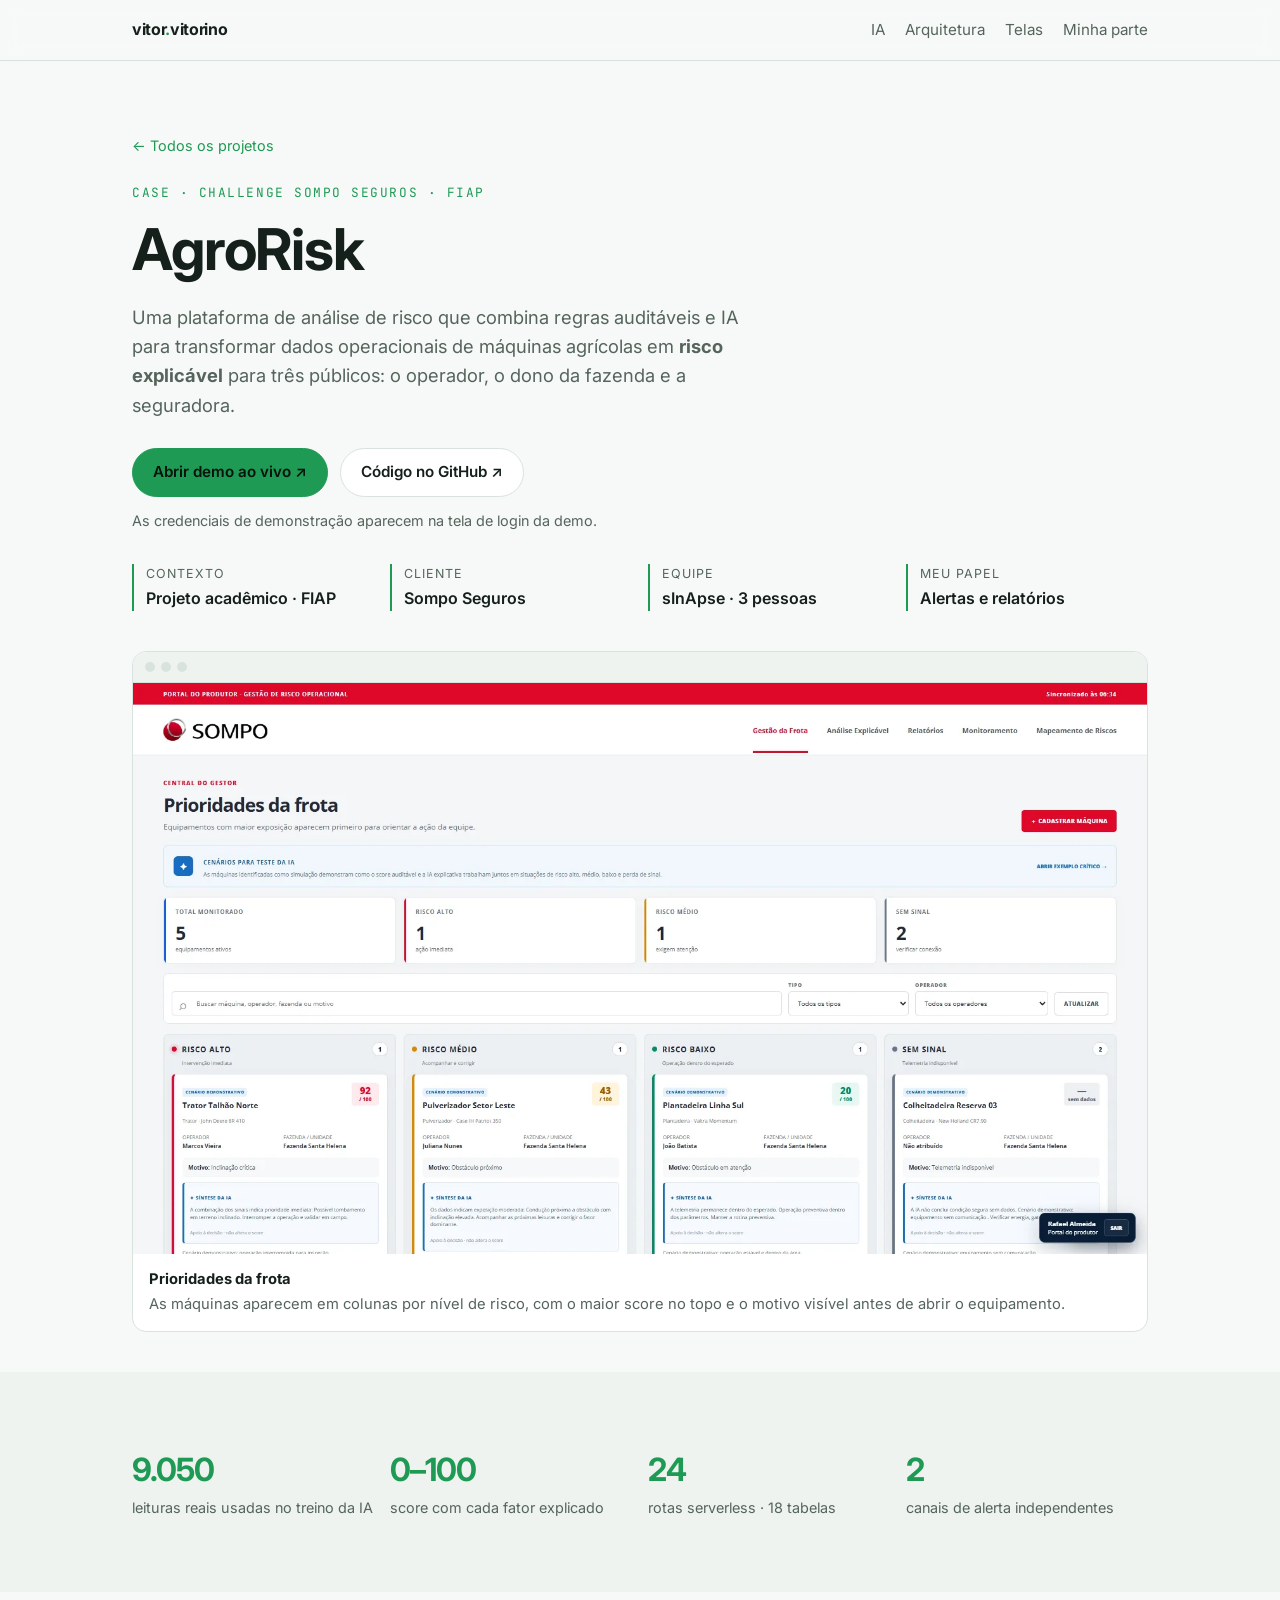
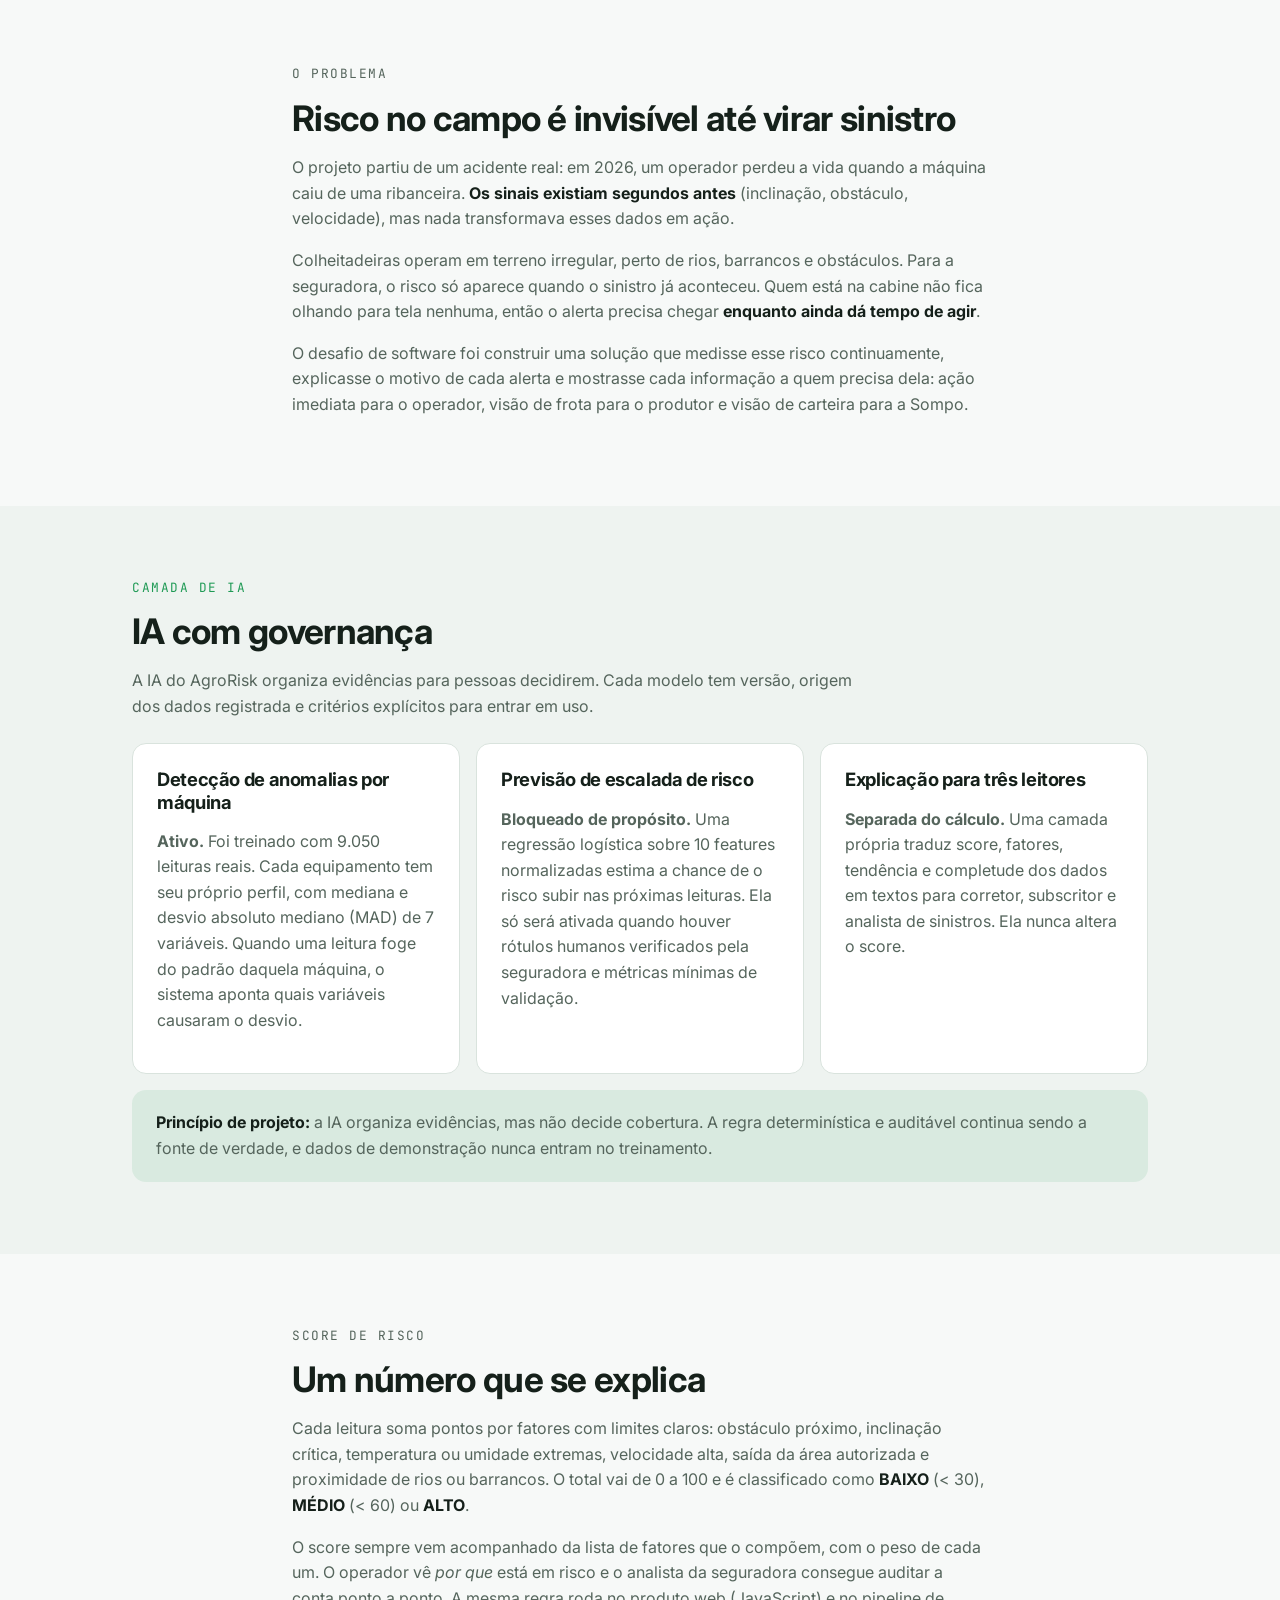
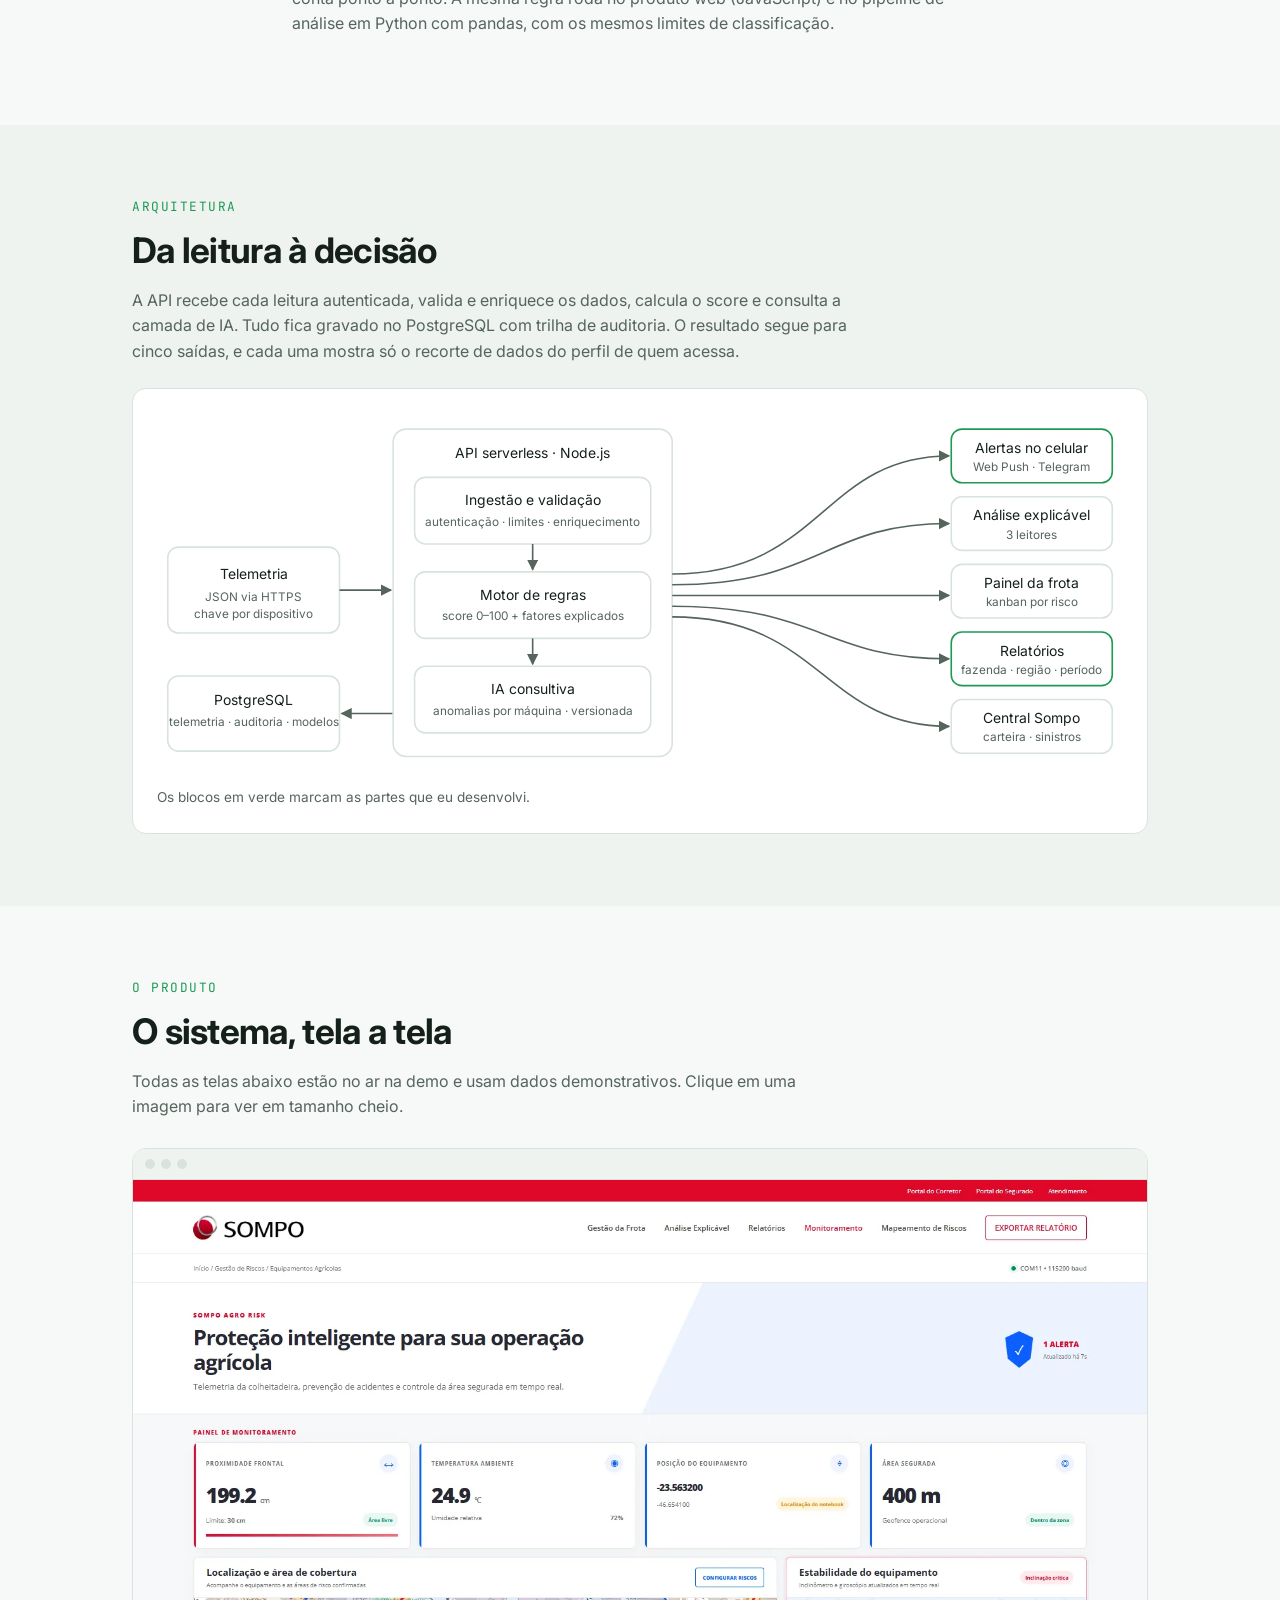
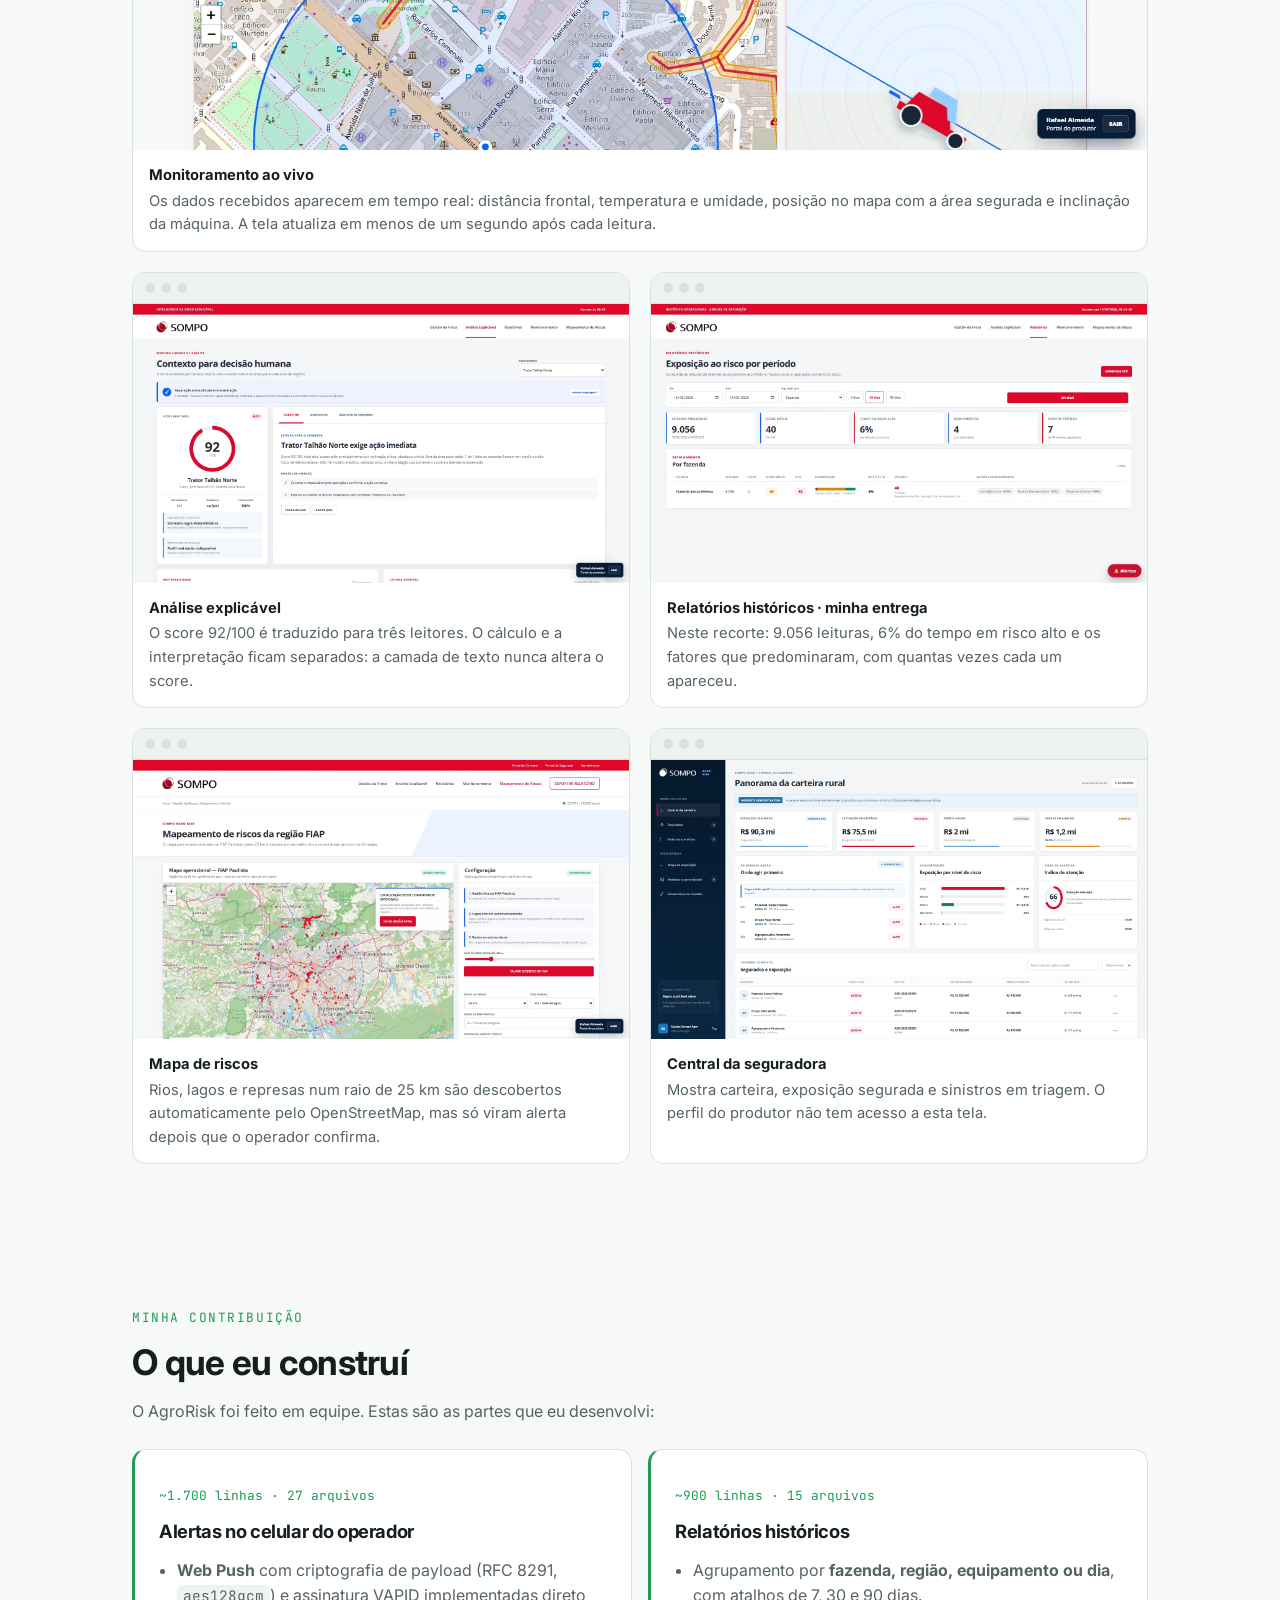
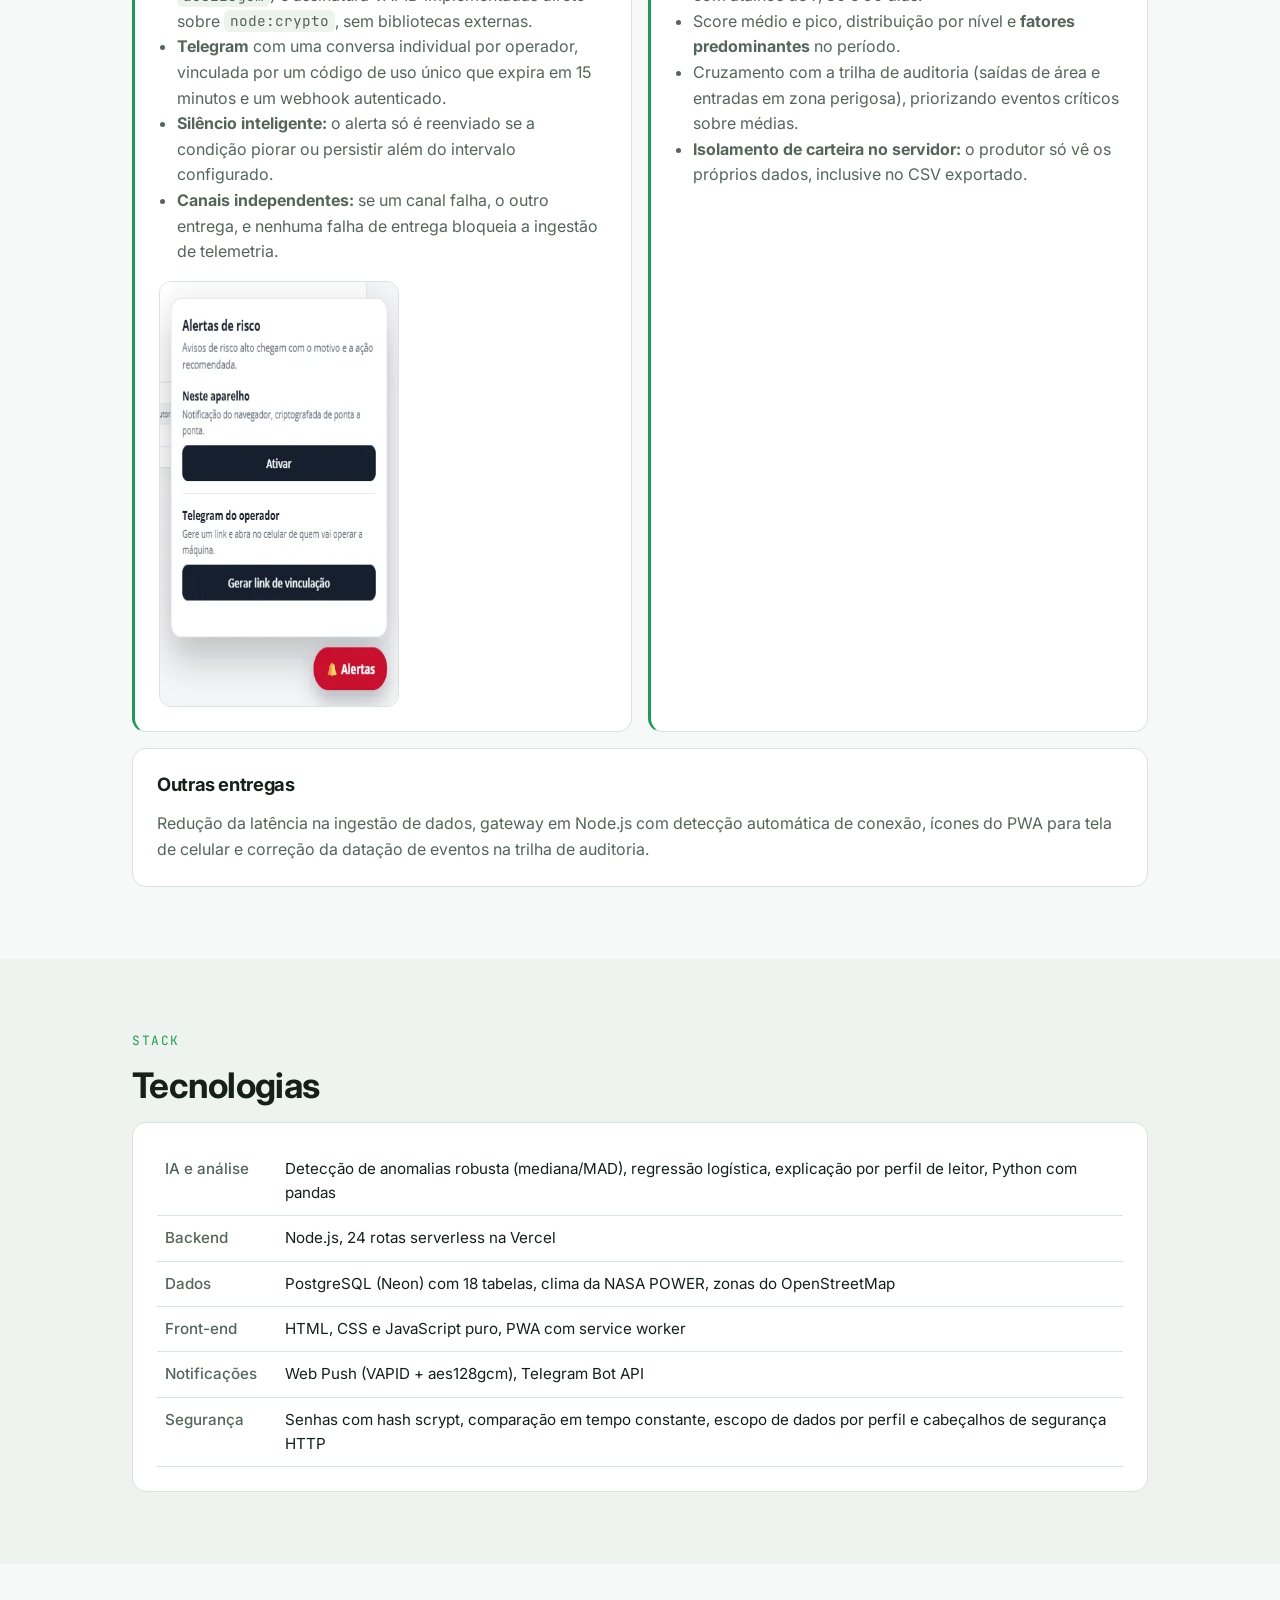
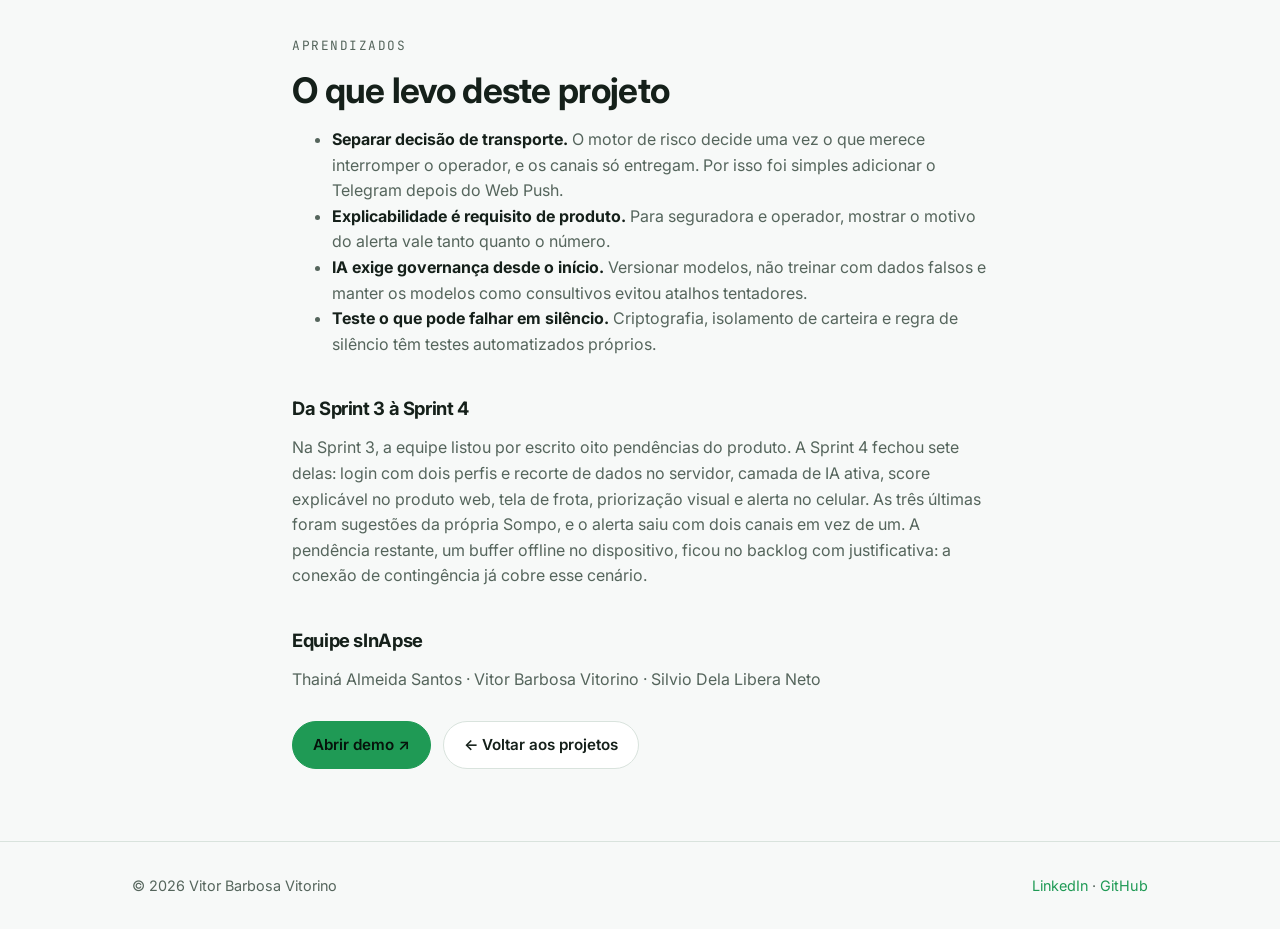
==== commit 517bc07e: "style: remover os emojis dos títulos Co-Authored-By: Claude Opus 5.5 <noreply@anthropic.com>" ====
--- a/projetos/agrorisk.html
+++ b/projetos/agrorisk.html
@@ -218,7 +218,7 @@
         <div class="grid cols-2" style="margin-top:24px">
           <article class="card contrib">
             <p class="lines">~1.700 linhas · 27 arquivos</p>
-            <h3>📱 Alertas no celular do operador</h3>
+            <h3>Alertas no celular do operador</h3>
             <ul class="muted" style="padding-left:18px">
               <li><strong>Web Push</strong> com criptografia de payload (RFC 8291, <code>aes128gcm</code>) e assinatura VAPID implementadas direto sobre <code>node:crypto</code>, sem bibliotecas externas.</li>
               <li><strong>Telegram</strong> com uma conversa individual por operador, vinculada por um código de uso único que expira em 15 minutos e um webhook autenticado.</li>
@@ -229,7 +229,7 @@
           </article>
           <article class="card contrib">
             <p class="lines">~900 linhas · 15 arquivos</p>
-            <h3>📊 Relatórios históricos</h3>
+            <h3>Relatórios históricos</h3>
             <ul class="muted" style="padding-left:18px">
               <li>Agrupamento por <strong>fazenda, região, equipamento ou dia</strong>, com atalhos de 7, 30 e 90 dias.</li>
               <li>Score médio e pico, distribuição por nível e <strong>fatores predominantes</strong> no período.</li>
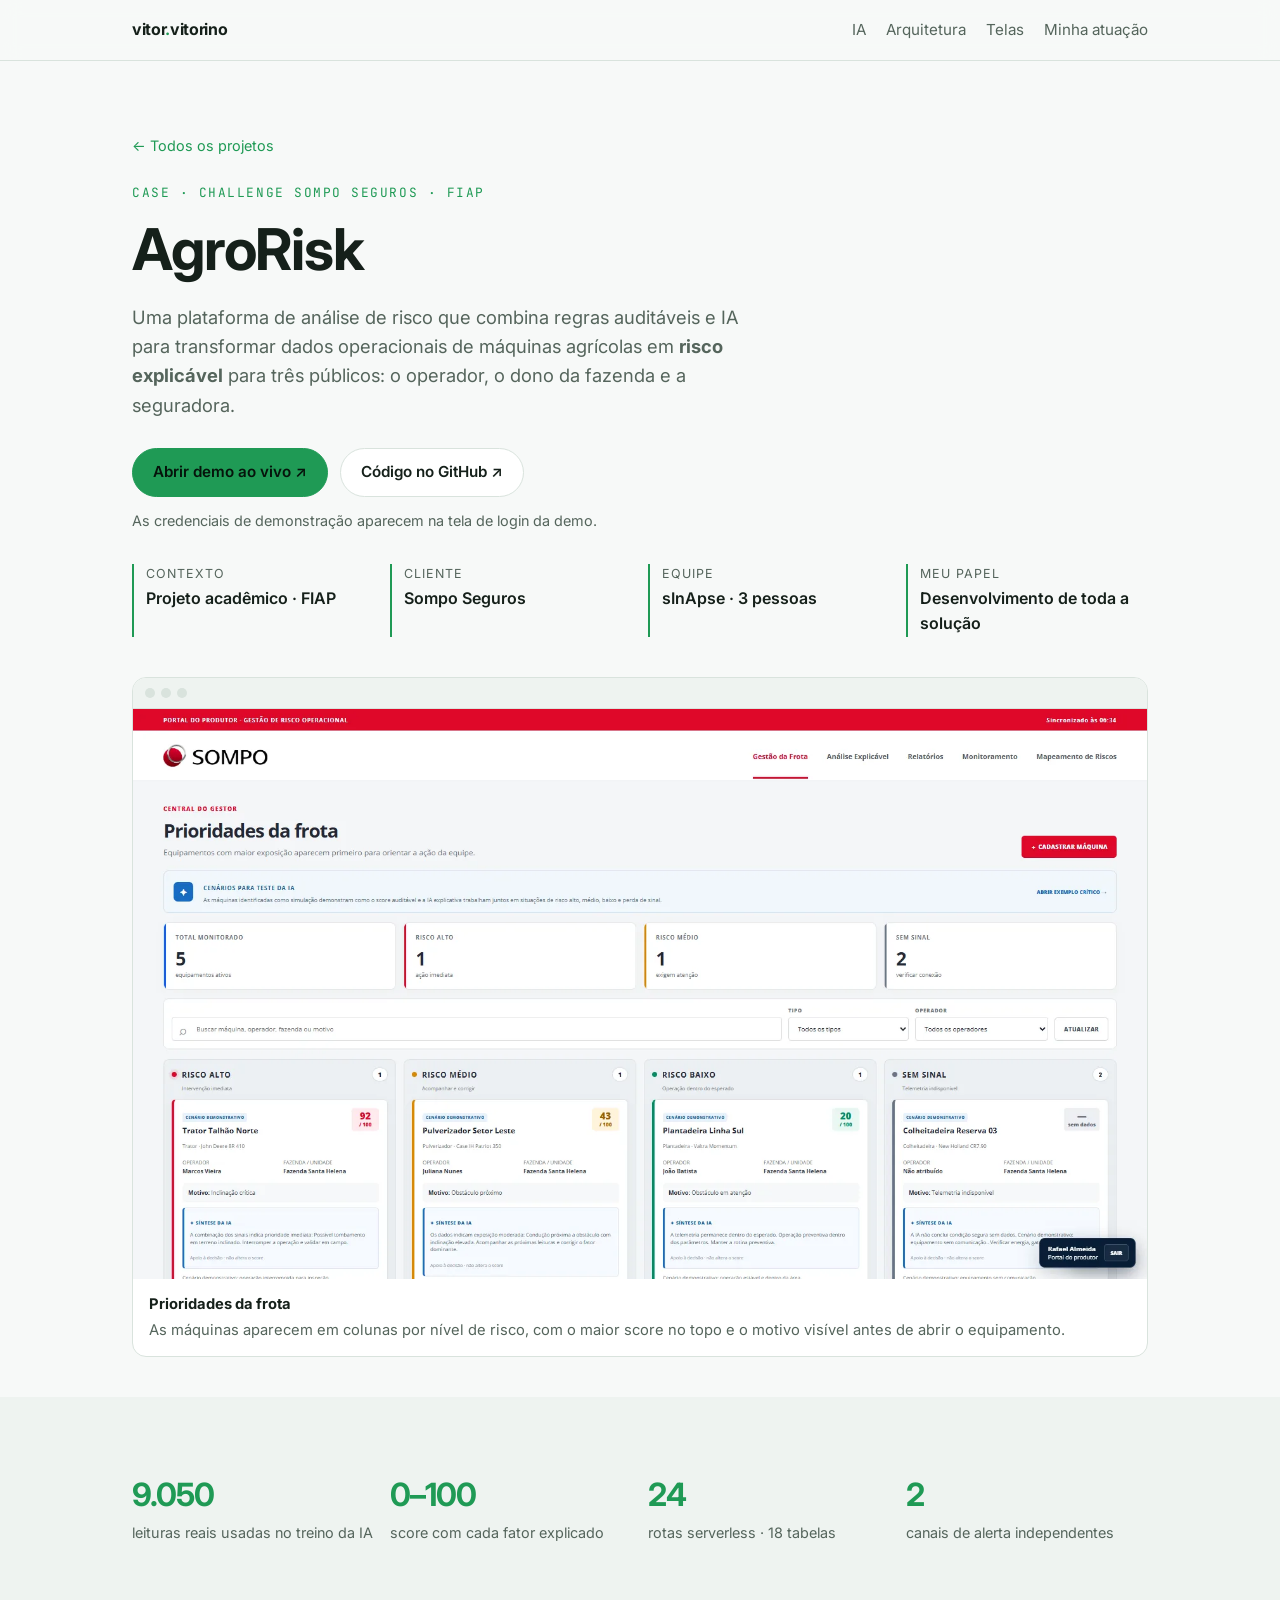
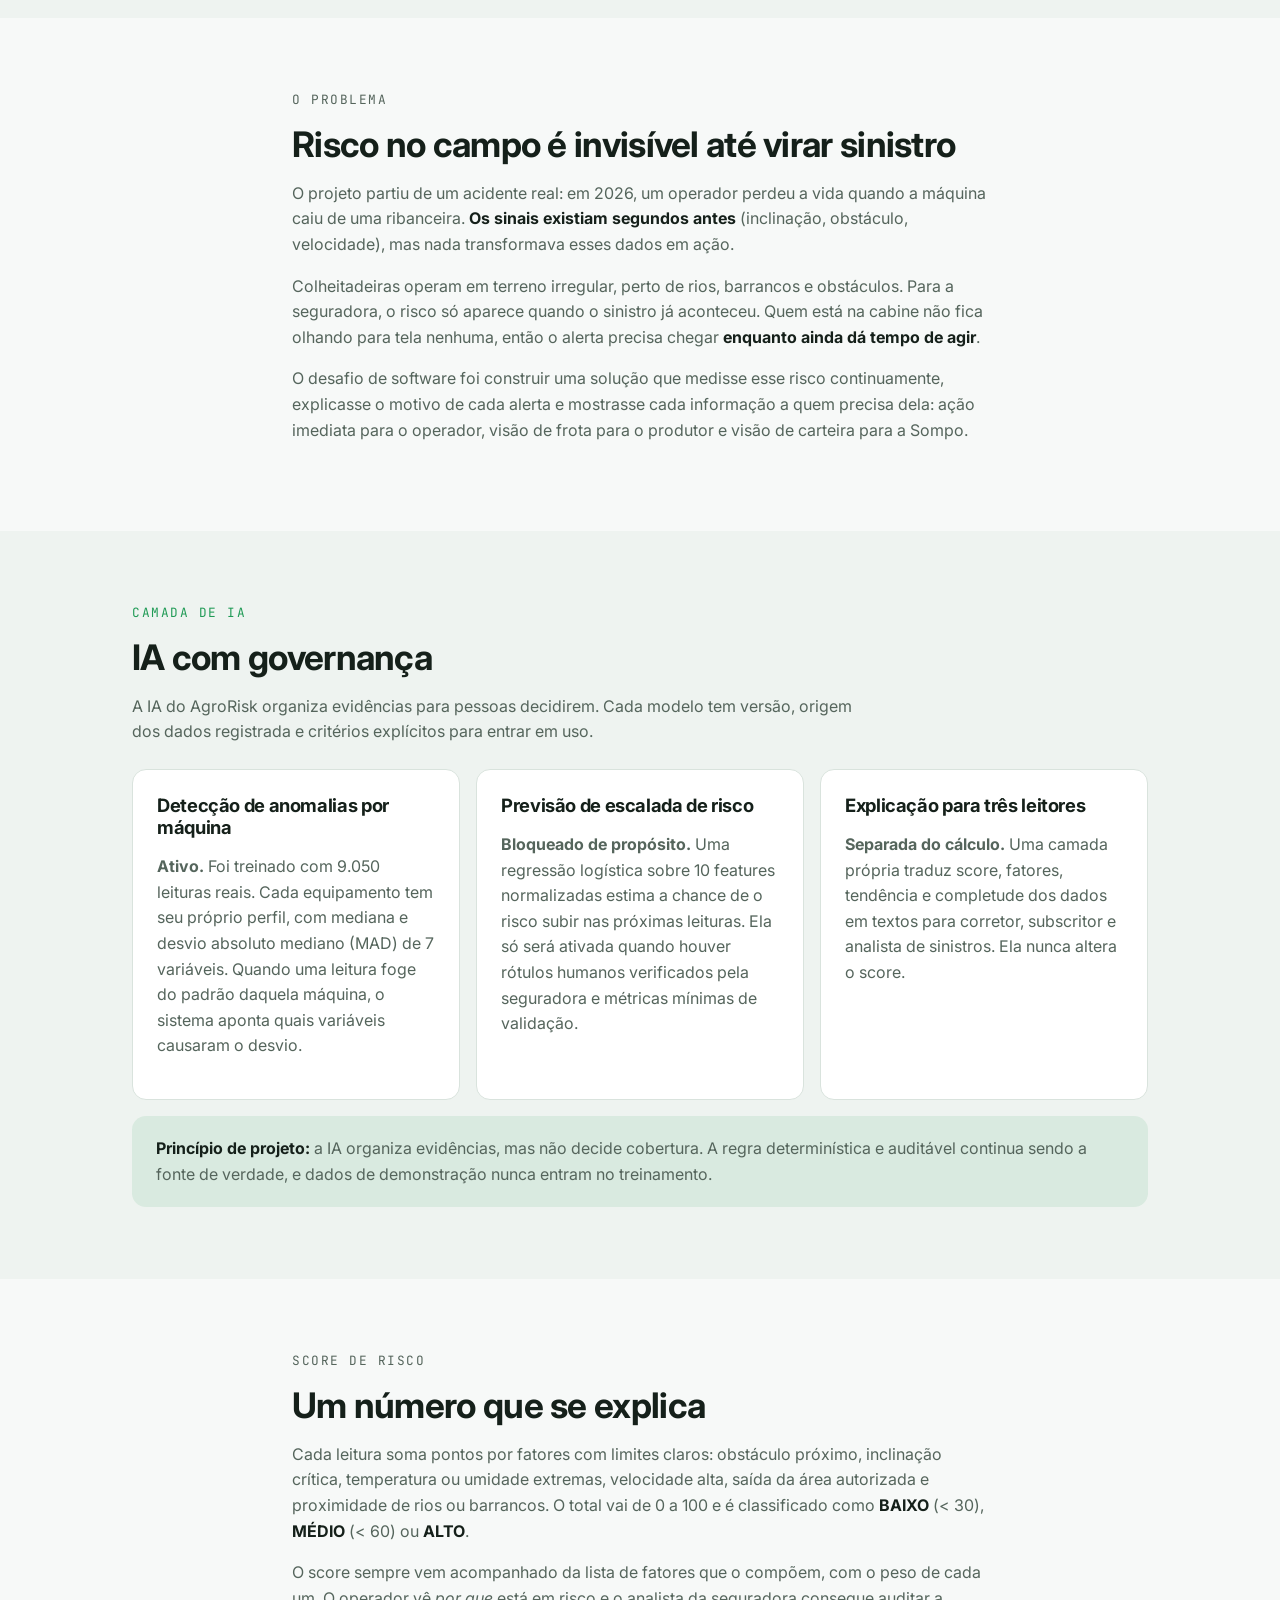
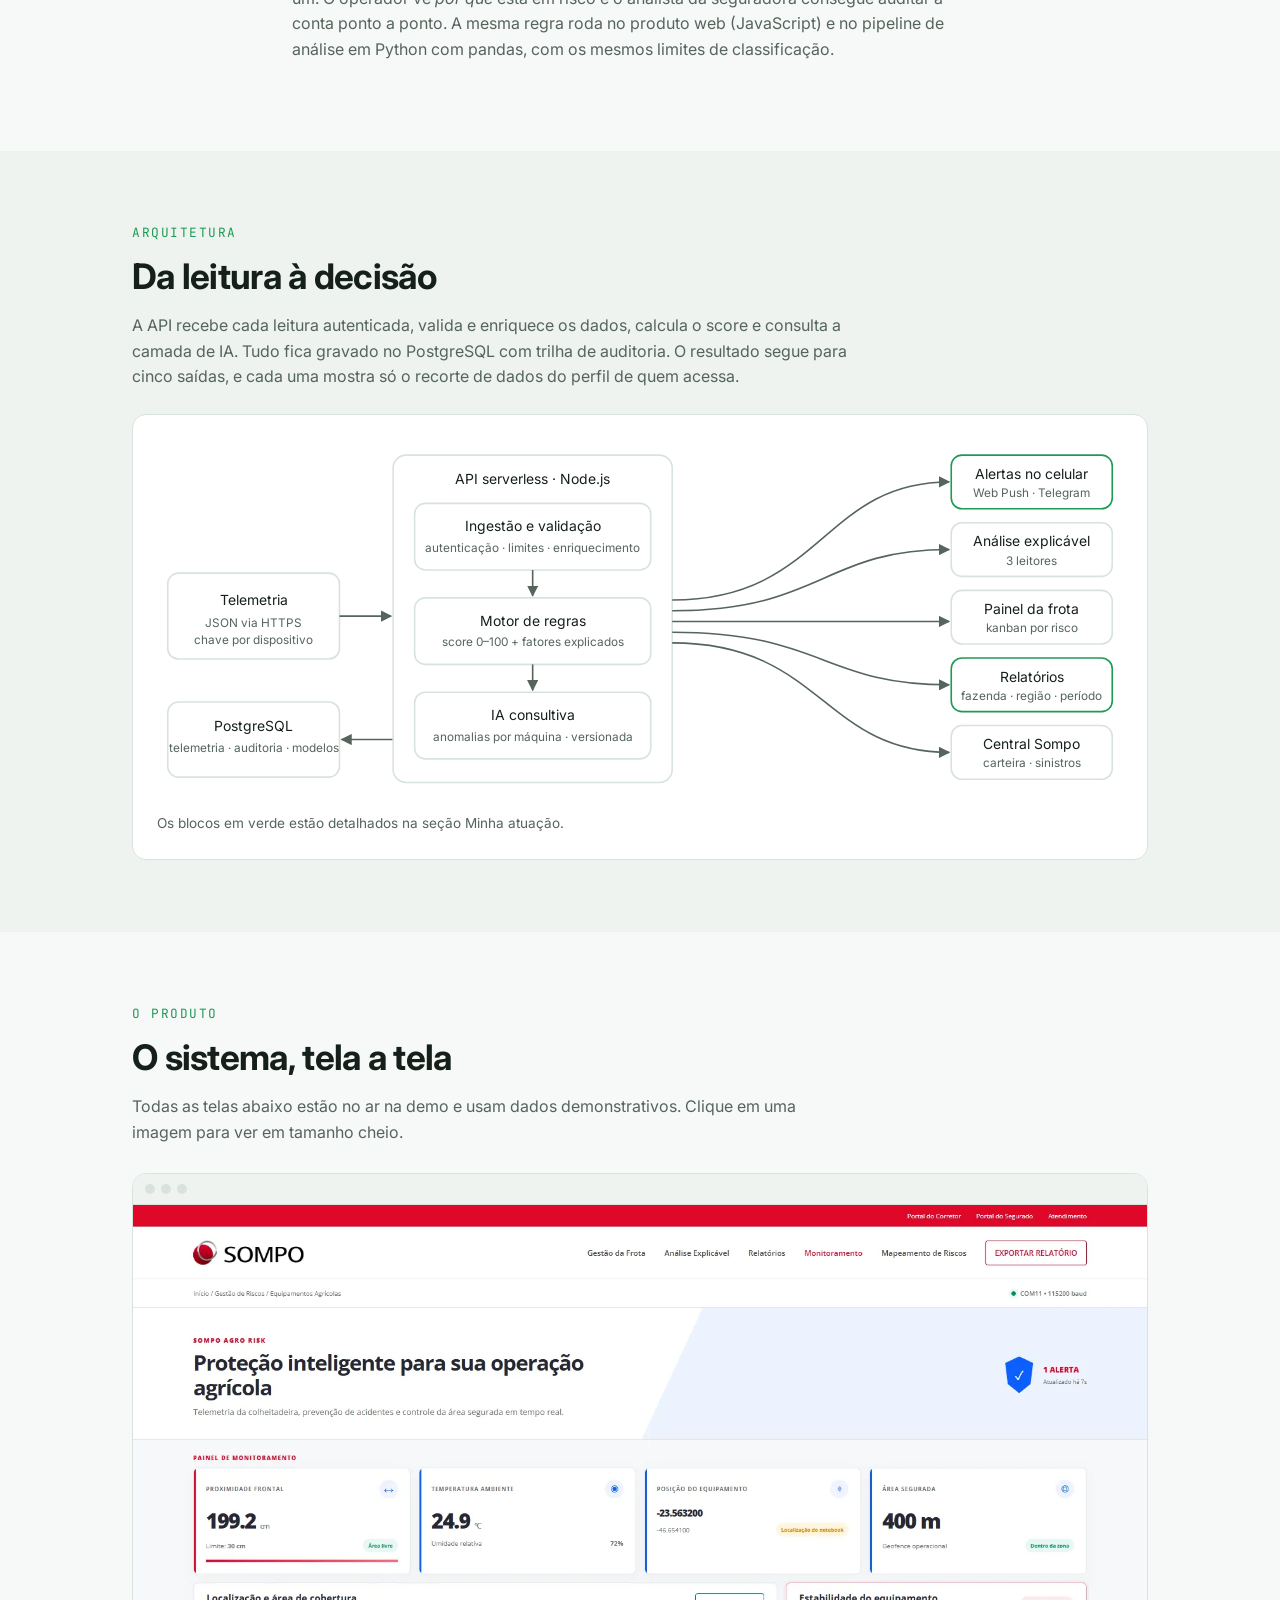
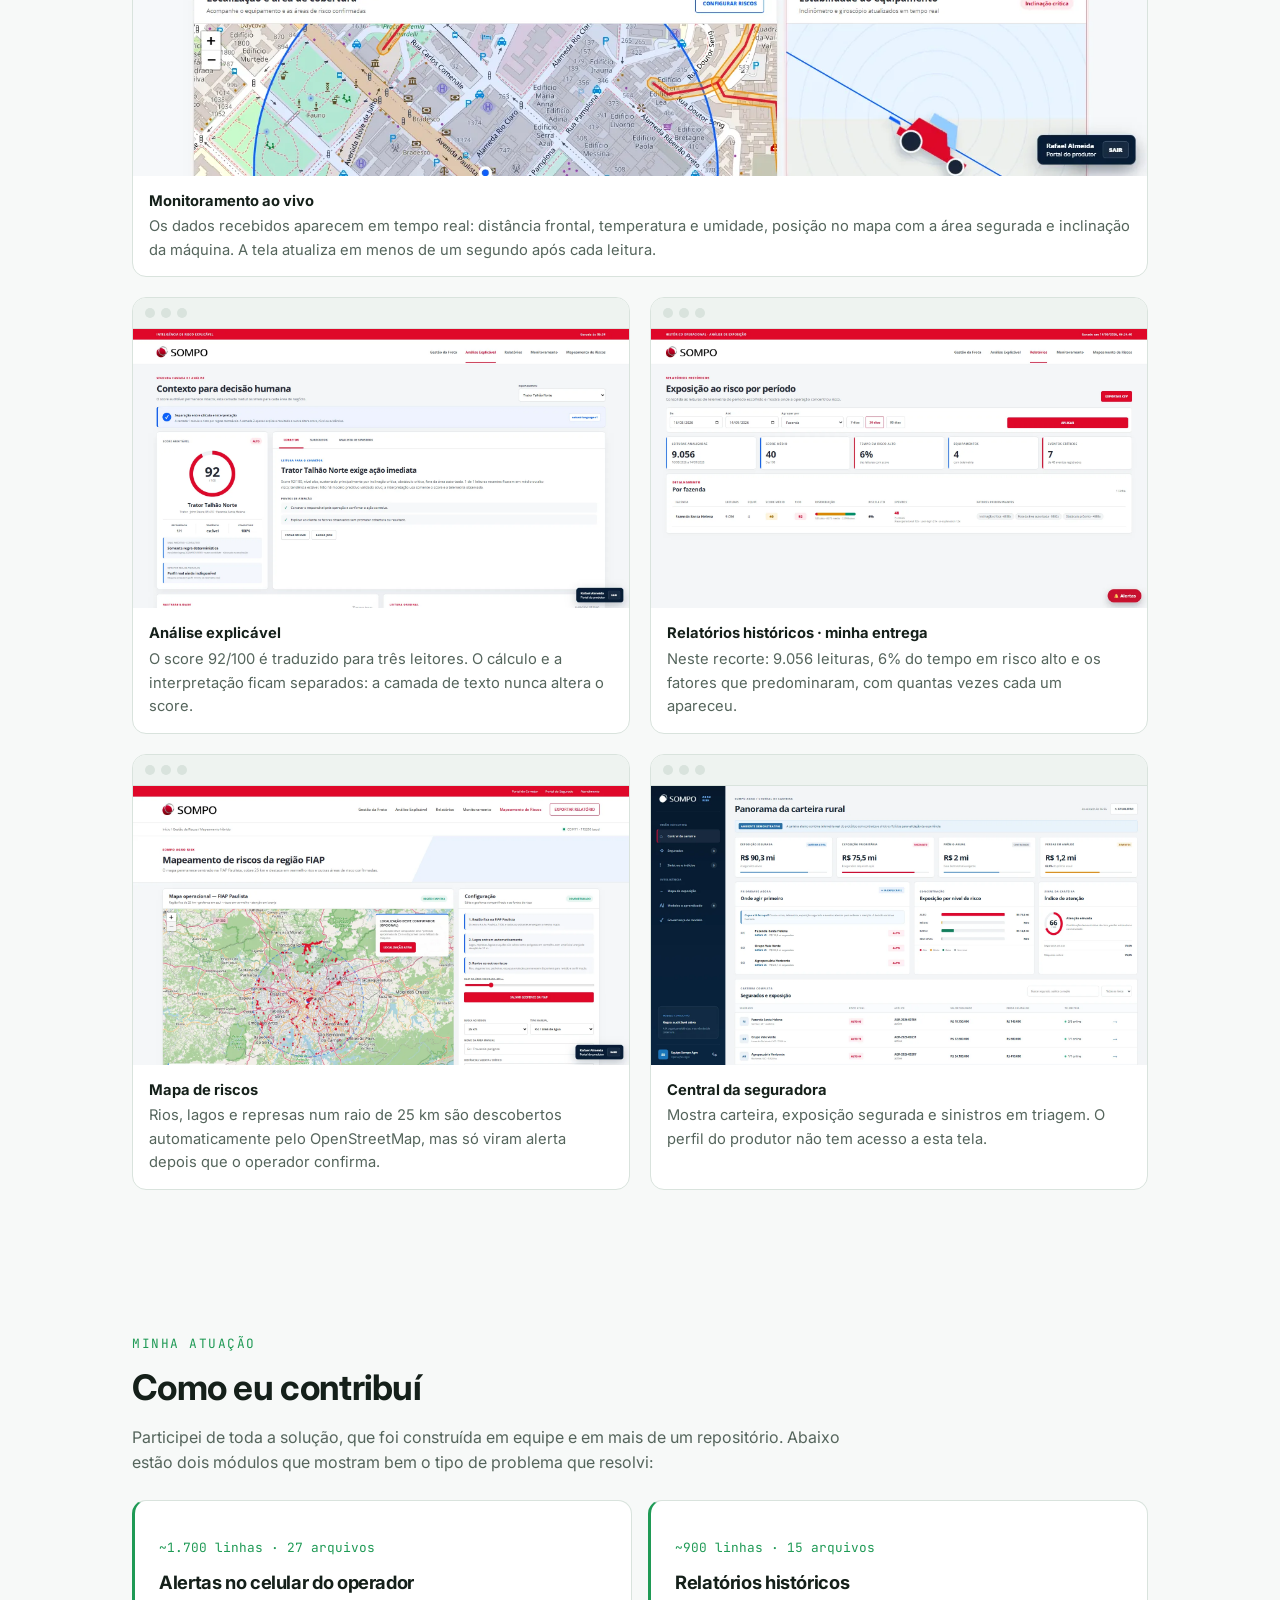
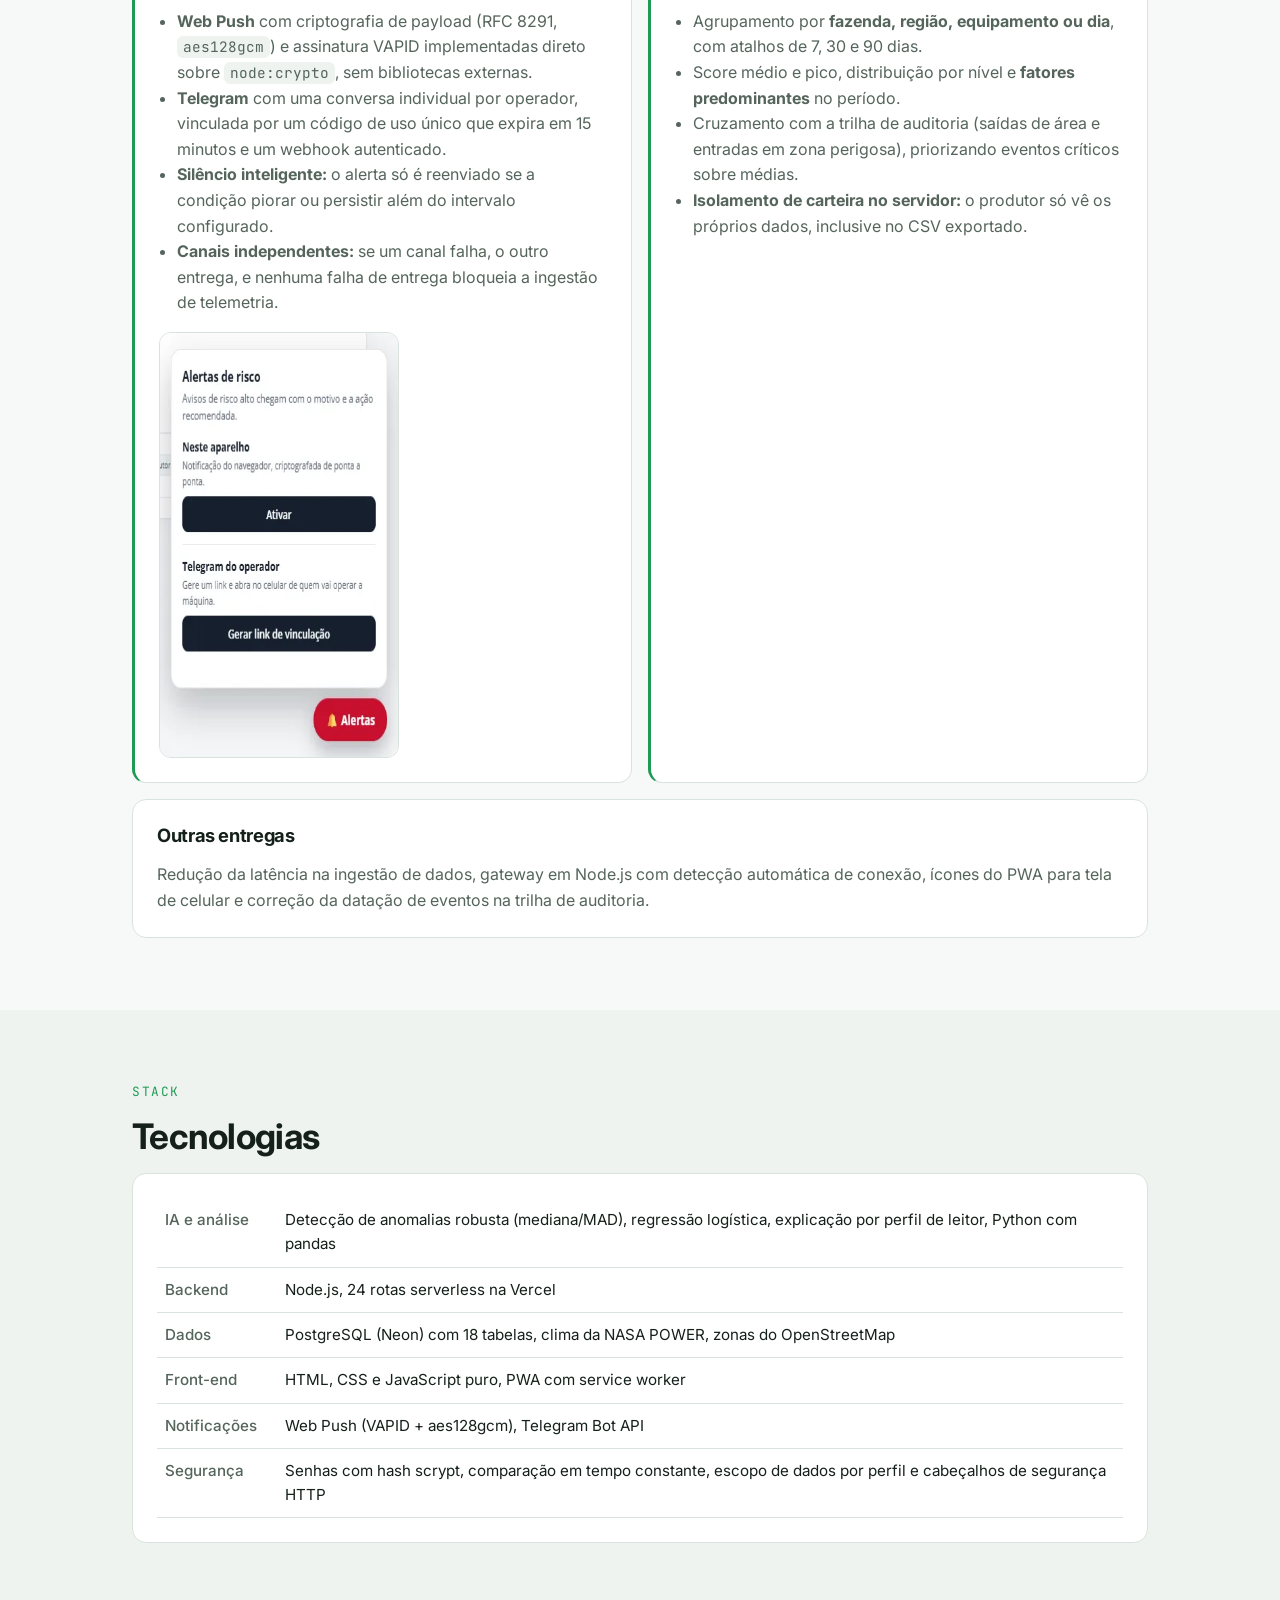
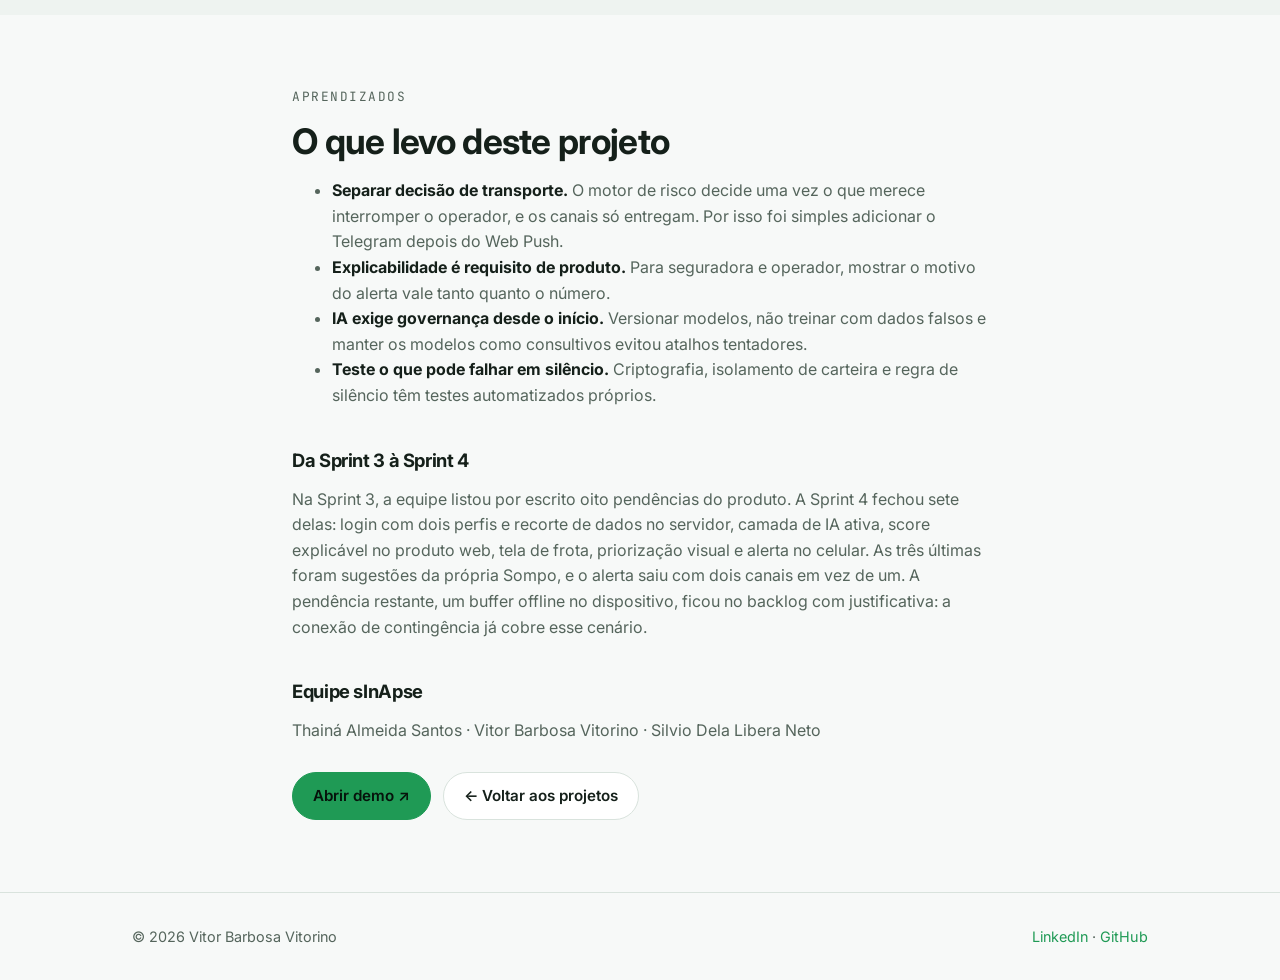
==== commit 8e441e56: "docs: refletir a atuação em toda a solução do AgroRisk Co-Authored-By: Claude Opus 5.5 <noreply@anth" ====
--- a/projetos/agrorisk.html
+++ b/projetos/agrorisk.html
@@ -22,7 +22,7 @@
         <li><a href="#ia">IA</a></li>
         <li class="hide-sm"><a href="#arquitetura">Arquitetura</a></li>
         <li class="hide-sm"><a href="#telas">Telas</a></li>
-        <li><a href="#contribuicao">Minha parte</a></li>
+        <li><a href="#contribuicao">Minha atuação</a></li>
       </ul>
     </div>
   </nav>
@@ -44,7 +44,7 @@
           <div><dt>Contexto</dt><dd>Projeto acadêmico · FIAP</dd></div>
           <div><dt>Cliente</dt><dd>Sompo Seguros</dd></div>
           <div><dt>Equipe</dt><dd>sInApse · 3 pessoas</dd></div>
-          <div><dt>Meu papel</dt><dd>Alertas e relatórios</dd></div>
+          <div><dt>Meu papel</dt><dd>Desenvolvimento de toda a solução</dd></div>
         </dl>
 
         <figure class="shot" style="margin-top:40px">
@@ -169,7 +169,7 @@
             <path class="line" d="M480 180 C 620 180, 620 229, 738 229"/>
             <path class="line" d="M480 190 C 620 190, 620 292, 738 292"/>
           </svg>
-          <p class="muted" style="font-size:0.85rem;margin:12px 0 0">Os blocos em verde marcam as partes que eu desenvolvi.</p>
+          <p class="muted" style="font-size:0.85rem;margin:12px 0 0">Os blocos em verde estão detalhados na seção Minha atuação.</p>
         </div>
       </div>
     </section>
@@ -211,9 +211,9 @@
 
     <section id="contribuicao">
       <div class="container">
-        <p class="eyebrow">Minha contribuição</p>
-        <h2>O que eu construí</h2>
-        <p class="muted" style="max-width:720px">O AgroRisk foi feito em equipe. Estas são as partes que eu desenvolvi:</p>
+        <p class="eyebrow">Minha atuação</p>
+        <h2>Como eu contribuí</h2>
+        <p class="muted" style="max-width:720px">Participei de toda a solução, que foi construída em equipe e em mais de um repositório. Abaixo estão dois módulos que mostram bem o tipo de problema que resolvi:</p>
 
         <div class="grid cols-2" style="margin-top:24px">
           <article class="card contrib">
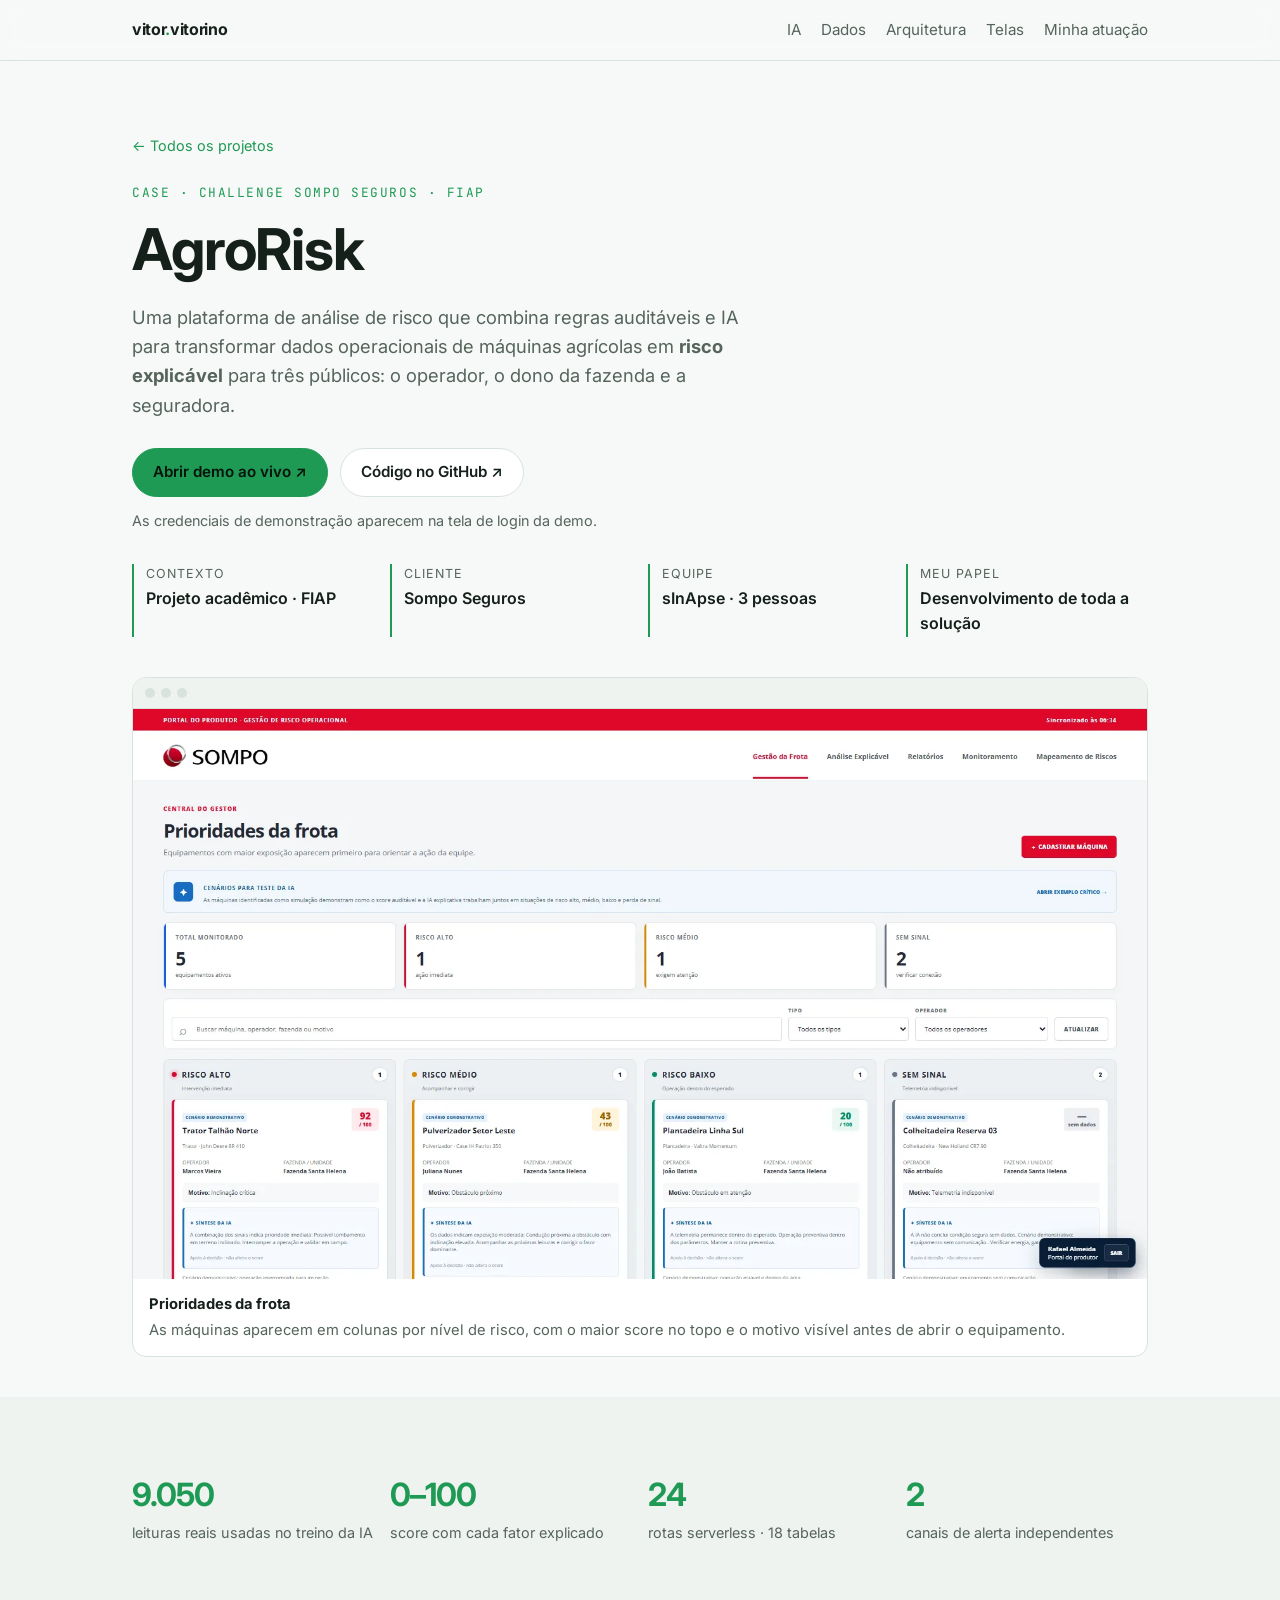
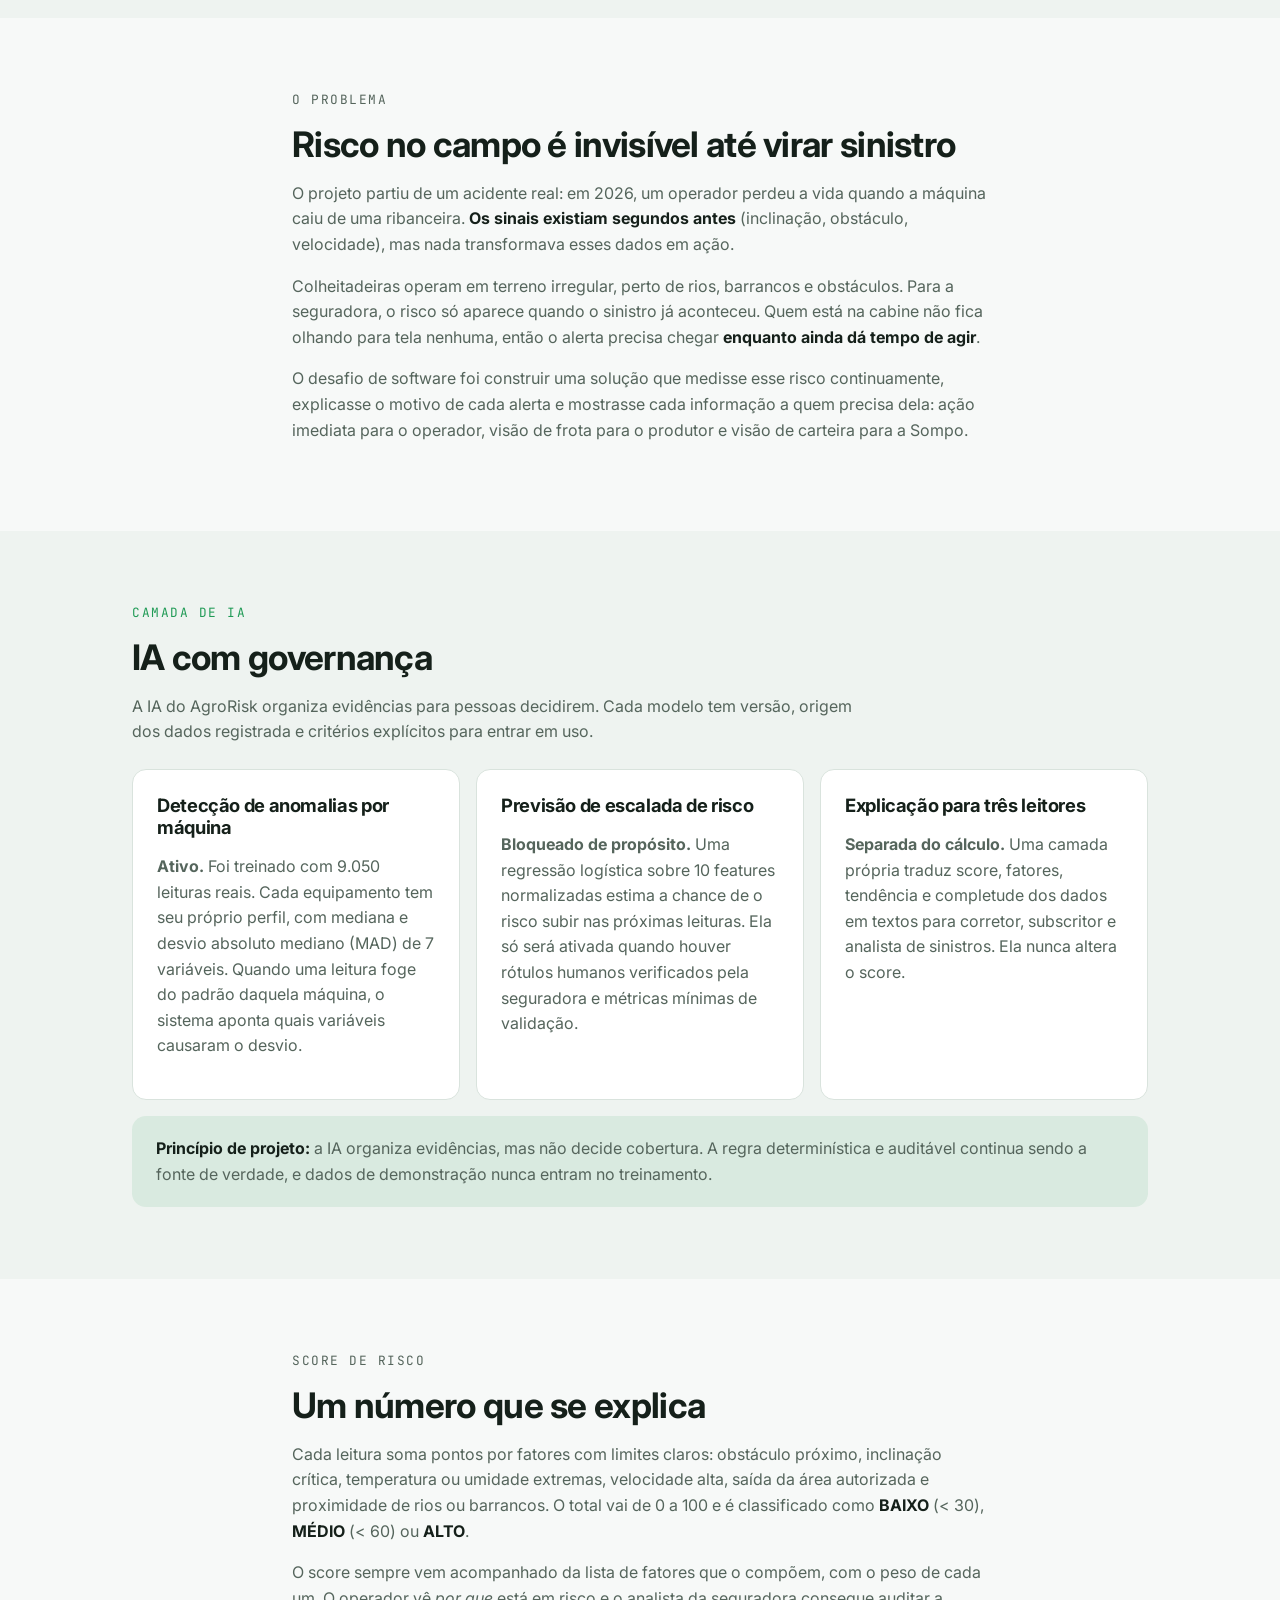
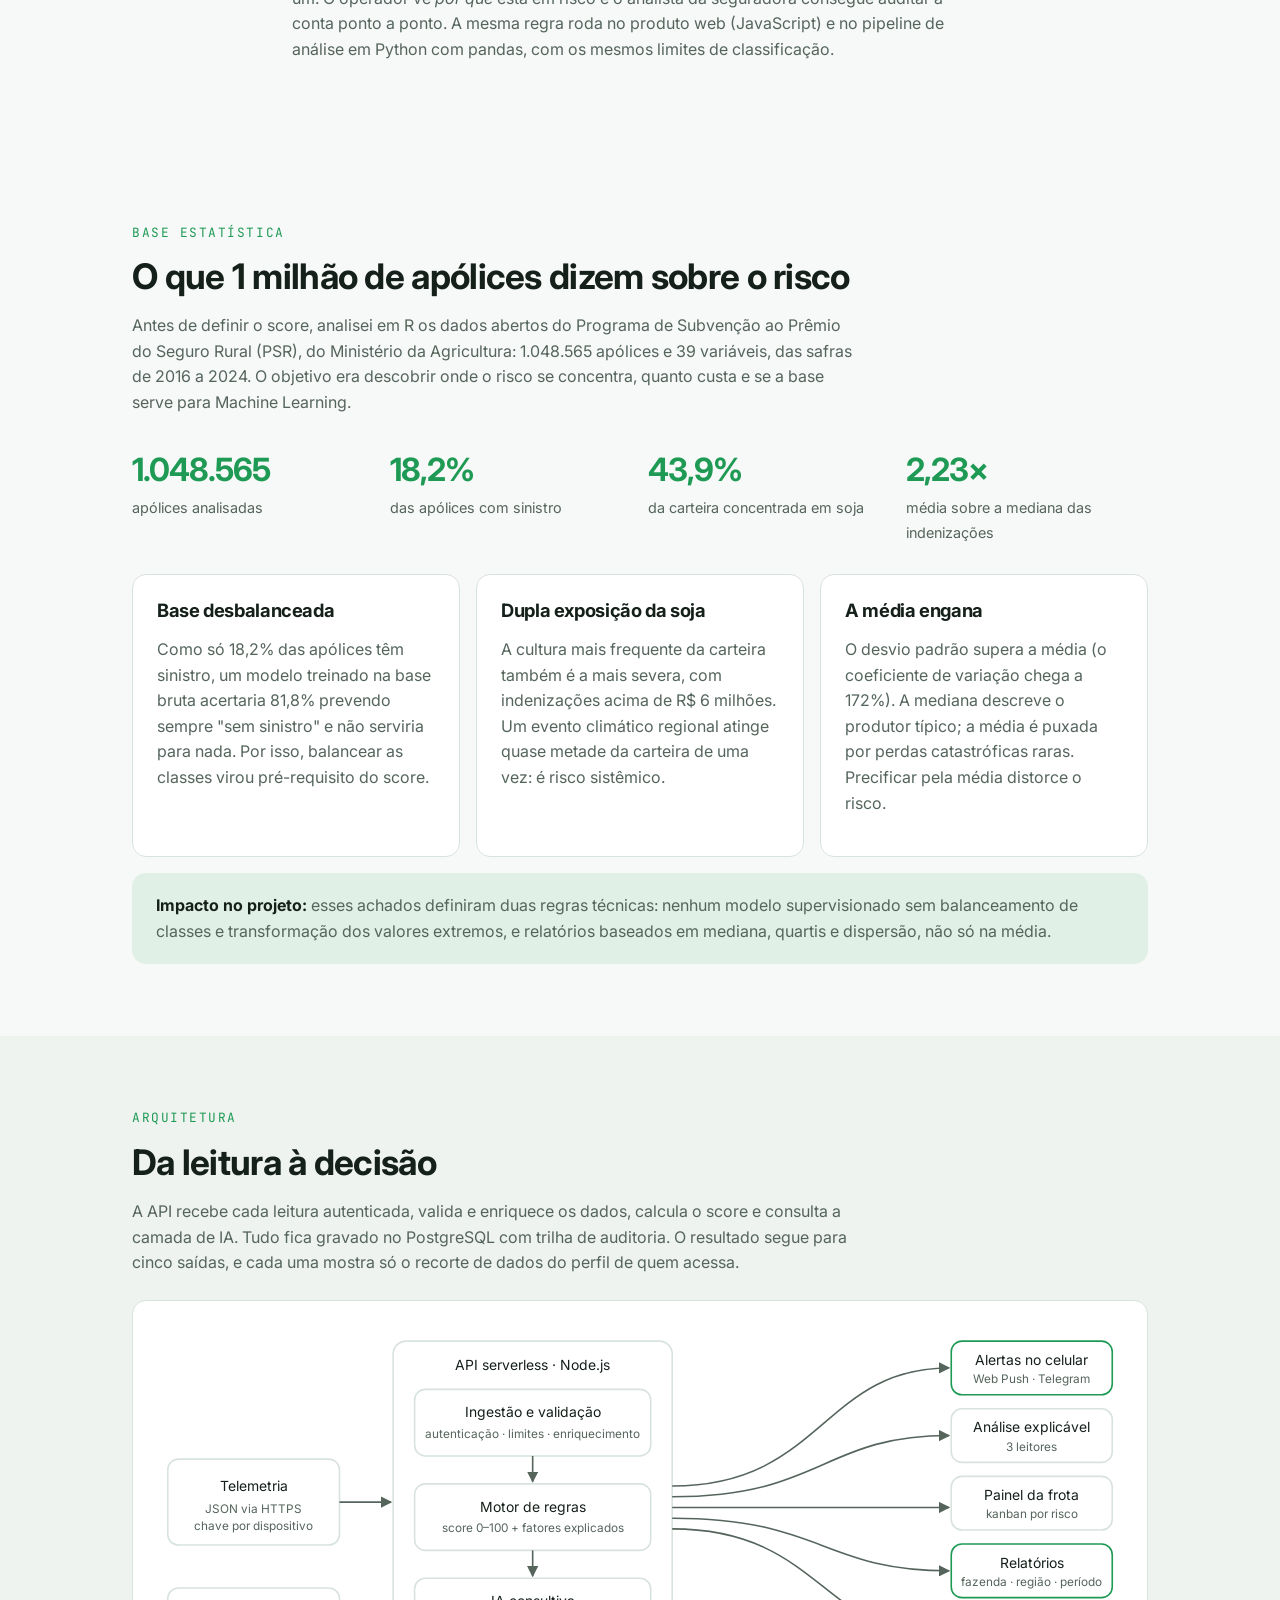
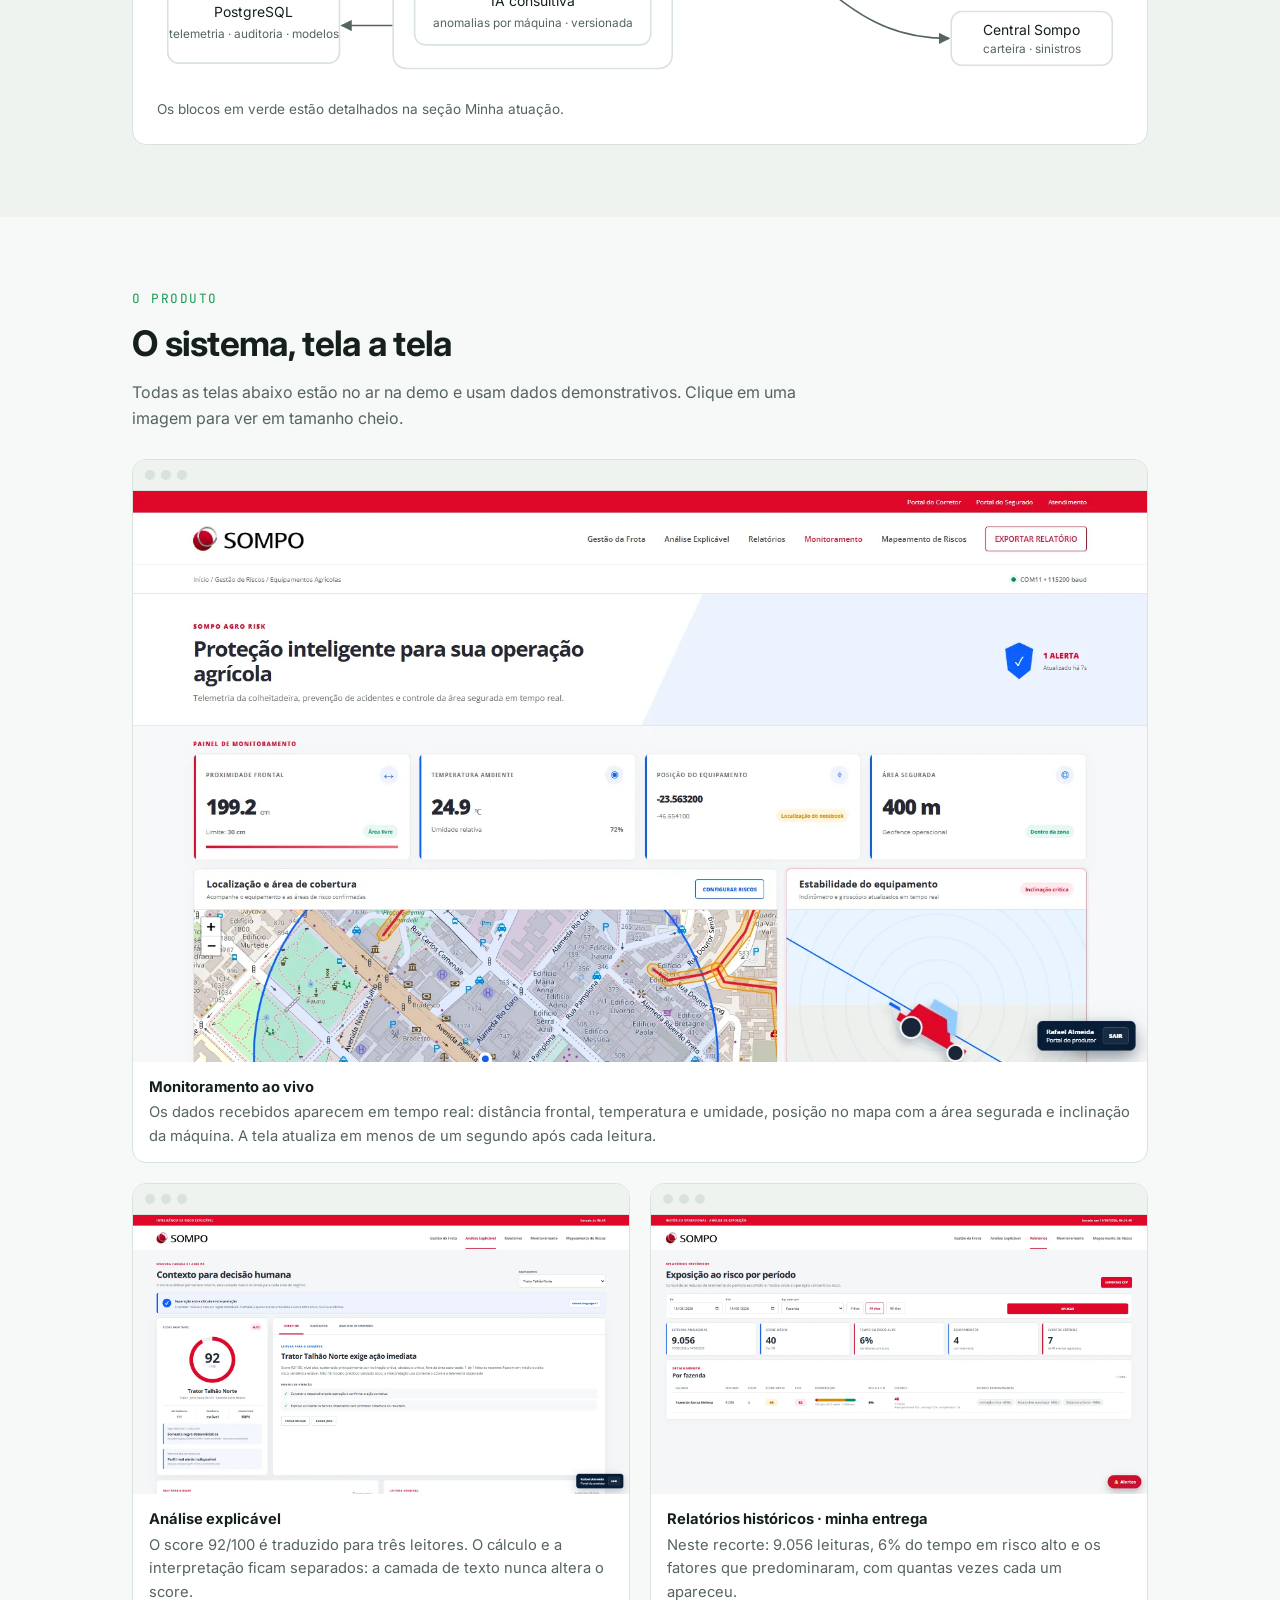
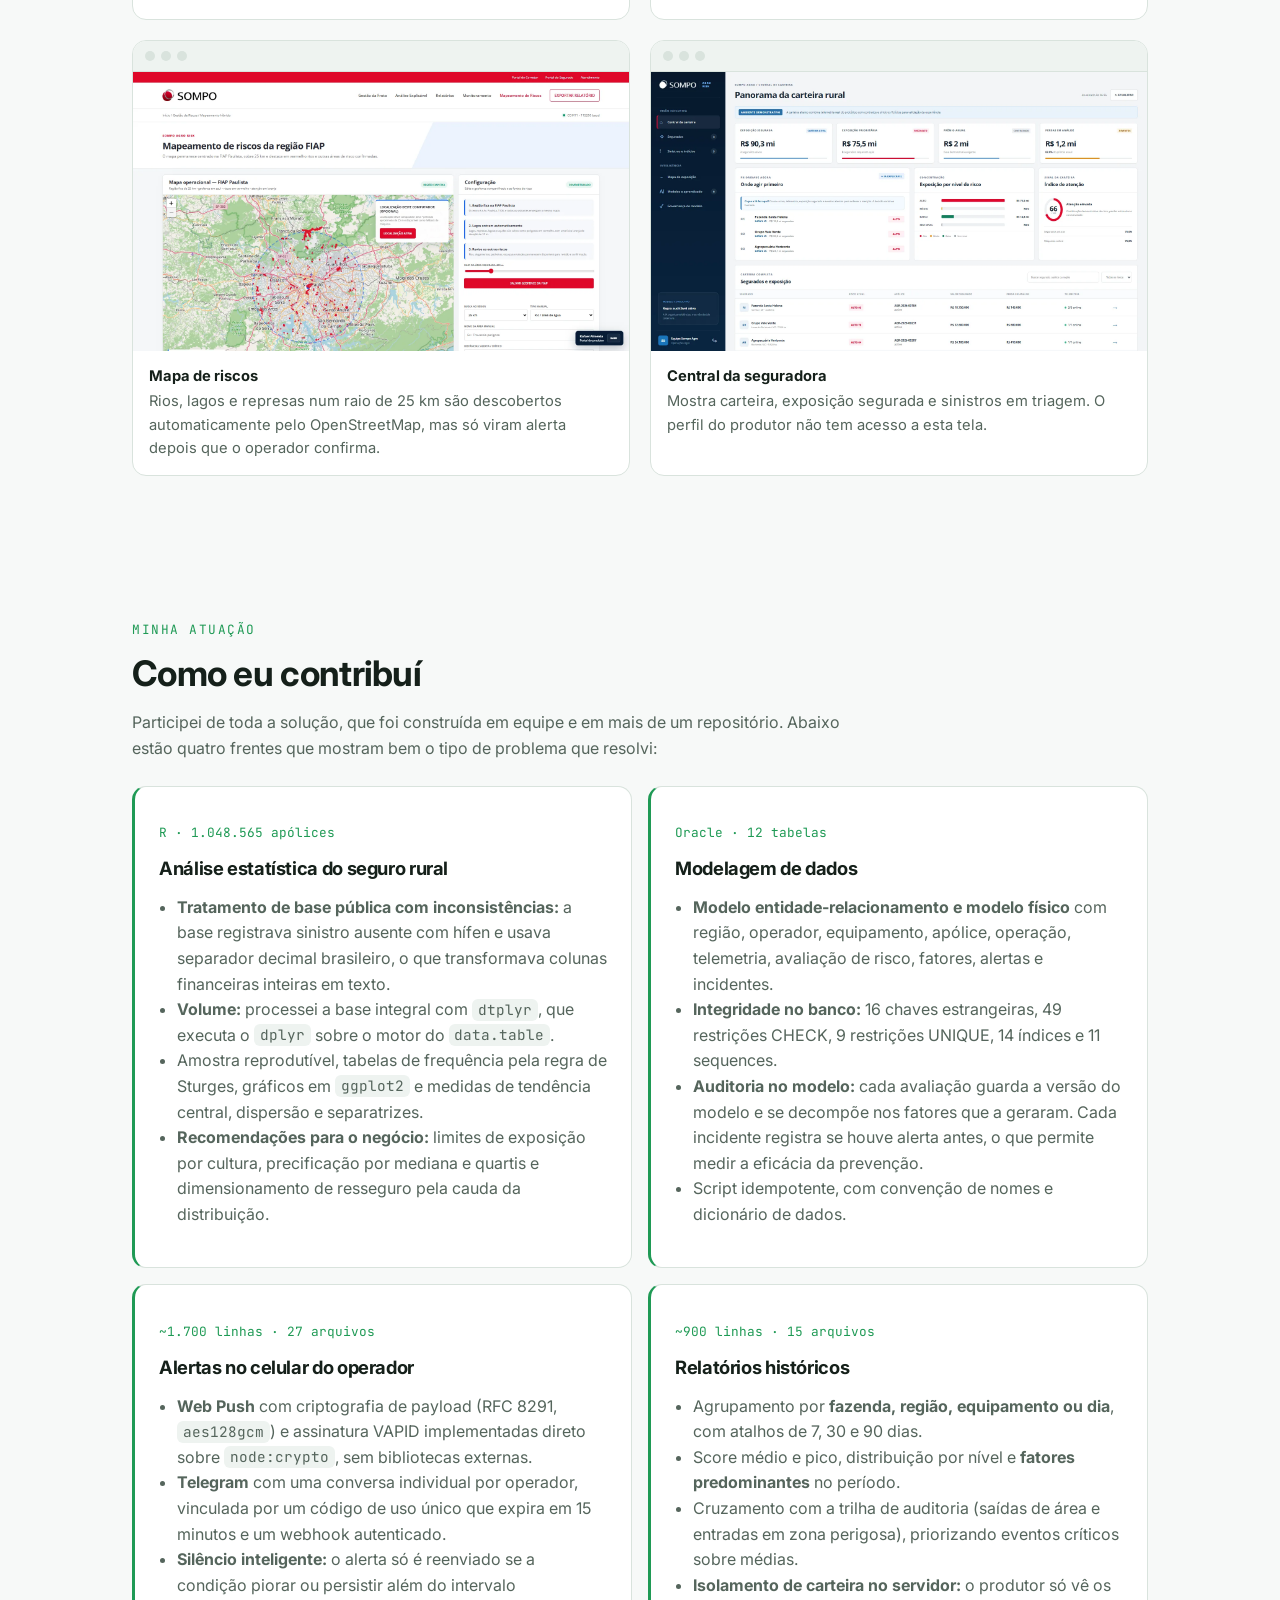
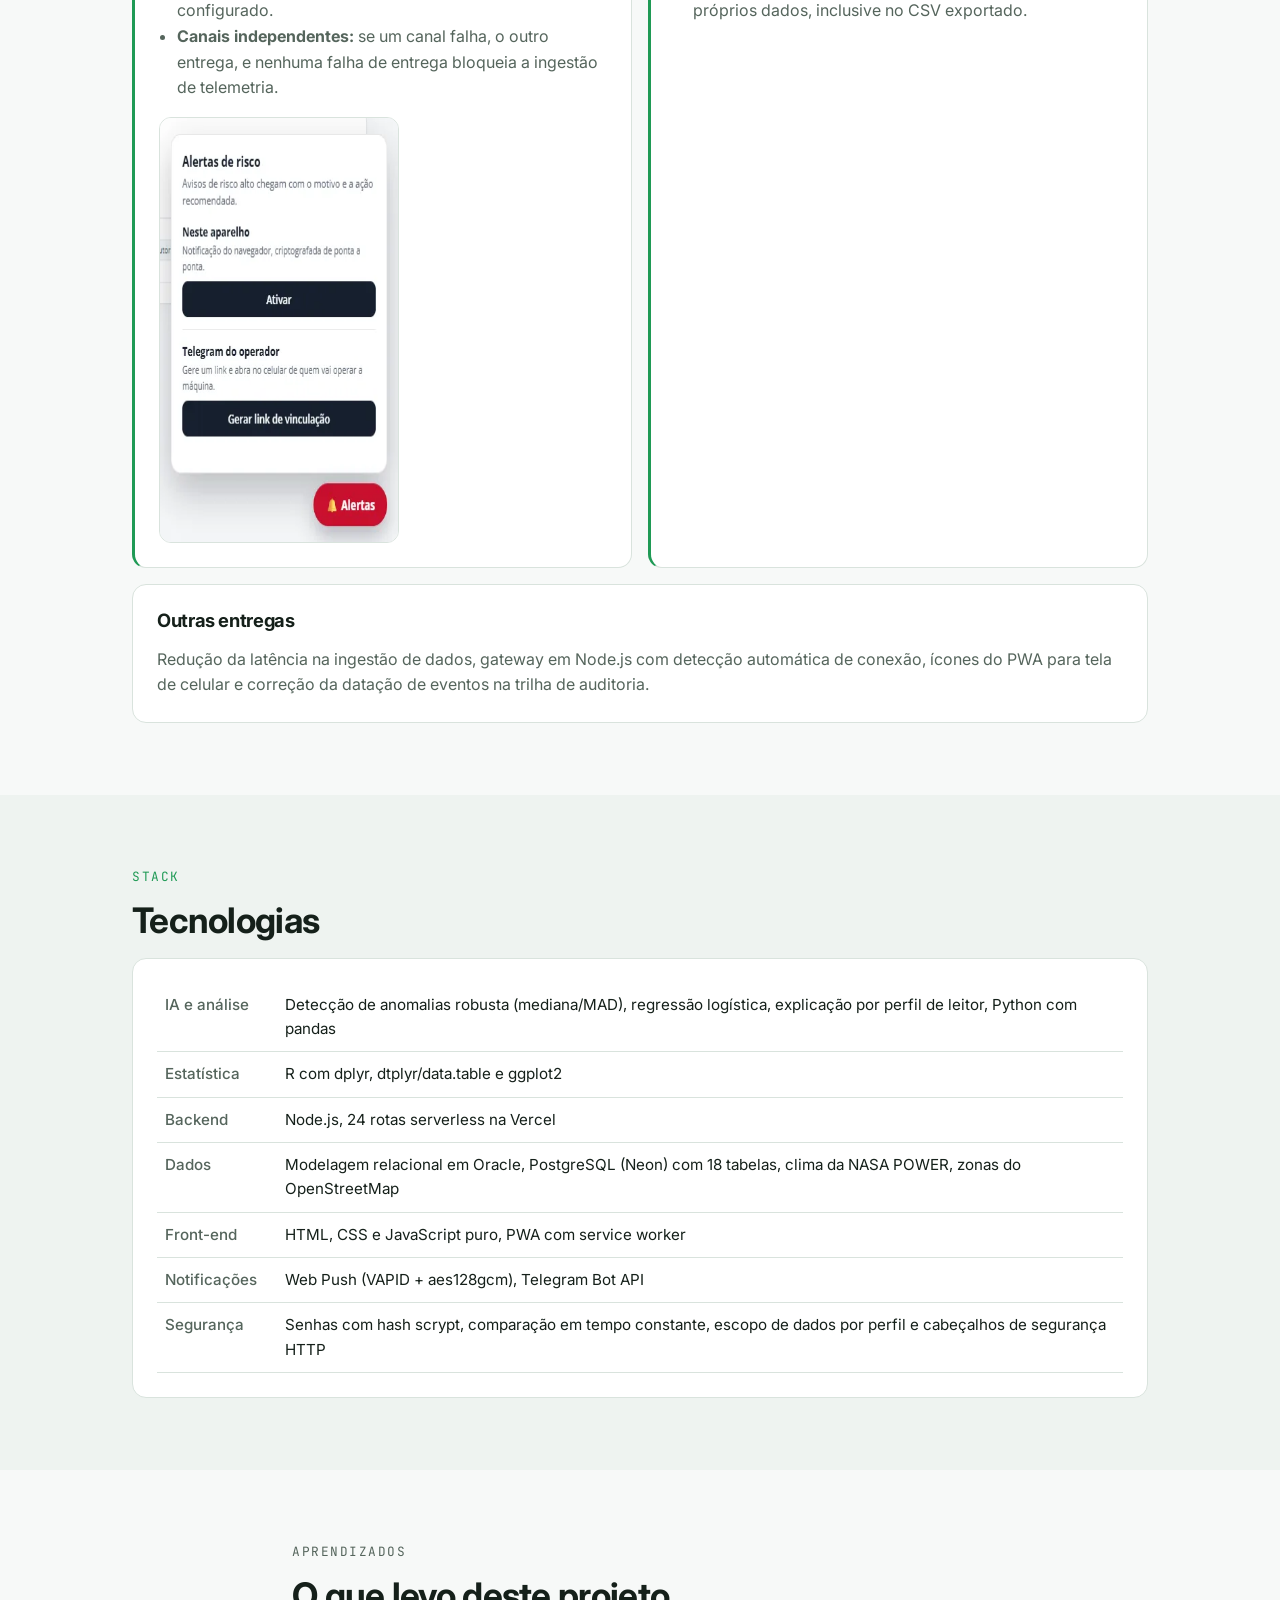
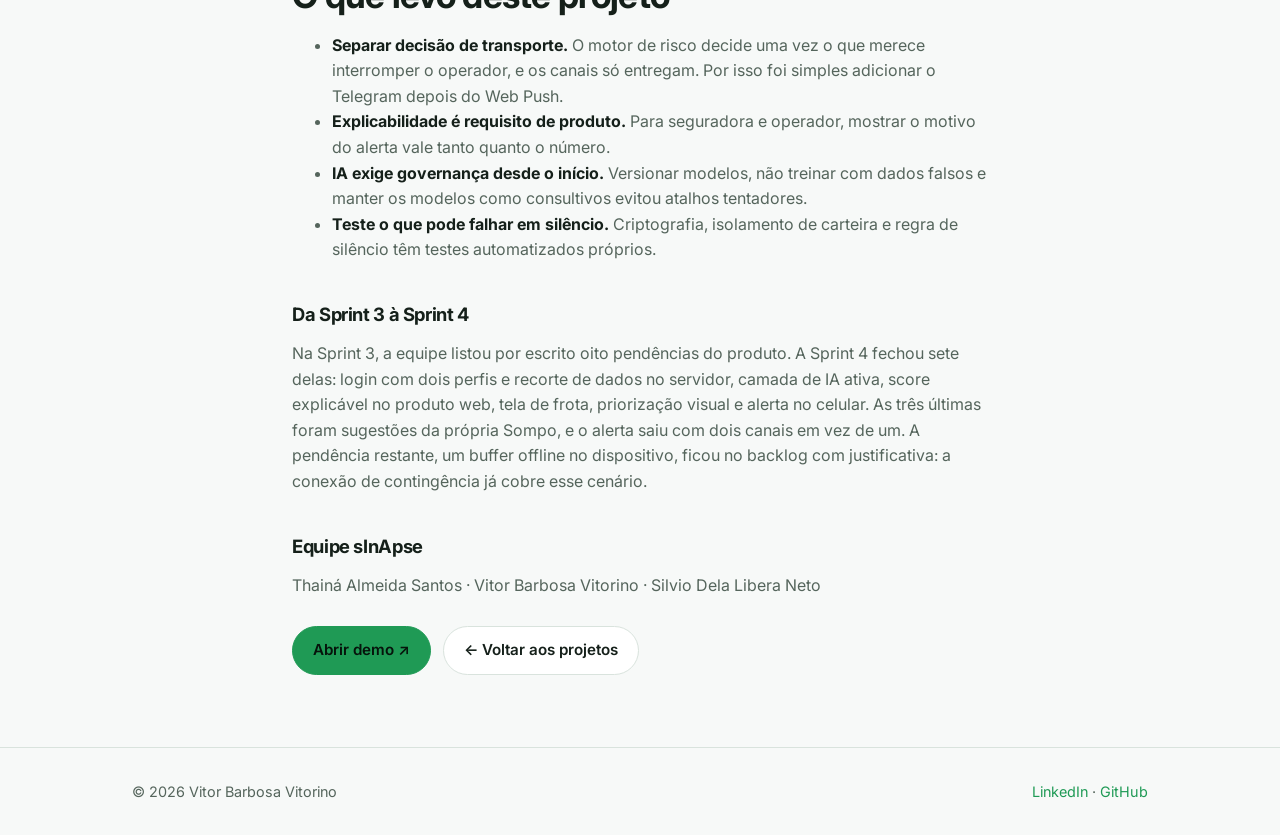
==== commit 8abed41b: "feat: incluir a análise estatística em R e a modelagem de dados Nova seção com os achados sobre 1 mi" ====
--- a/projetos/agrorisk.html
+++ b/projetos/agrorisk.html
@@ -20,6 +20,7 @@
       <a class="brand" href="../index.html">vitor<span>.</span>vitorino</a>
       <ul>
         <li><a href="#ia">IA</a></li>
+        <li class="hide-sm"><a href="#dados">Dados</a></li>
         <li class="hide-sm"><a href="#arquitetura">Arquitetura</a></li>
         <li class="hide-sm"><a href="#telas">Telas</a></li>
         <li><a href="#contribuicao">Minha atuação</a></li>
@@ -107,6 +108,37 @@
         <h2>Um número que se explica</h2>
         <p>Cada leitura soma pontos por fatores com limites claros: obstáculo próximo, inclinação crítica, temperatura ou umidade extremas, velocidade alta, saída da área autorizada e proximidade de rios ou barrancos. O total vai de 0 a 100 e é classificado como <strong>BAIXO</strong> (&lt; 30), <strong>MÉDIO</strong> (&lt; 60) ou <strong>ALTO</strong>.</p>
         <p>O score sempre vem acompanhado da lista de fatores que o compõem, com o peso de cada um. O operador vê <em>por que</em> está em risco e o analista da seguradora consegue auditar a conta ponto a ponto. A mesma regra roda no produto web (JavaScript) e no pipeline de análise em Python com pandas, com os mesmos limites de classificação.</p>
+      </div>
+    </section>
+
+    <section id="dados">
+      <div class="container">
+        <p class="eyebrow">Base estatística</p>
+        <h2>O que 1 milhão de apólices dizem sobre o risco</h2>
+        <p class="muted" style="max-width:720px">Antes de definir o score, analisei em R os dados abertos do Programa de Subvenção ao Prêmio do Seguro Rural (PSR), do Ministério da Agricultura: 1.048.565 apólices e 39 variáveis, das safras de 2016 a 2024. O objetivo era descobrir onde o risco se concentra, quanto custa e se a base serve para Machine Learning.</p>
+        <div class="stats" style="margin-top:28px">
+          <div class="stat"><b>1.048.565</b><span>apólices analisadas</span></div>
+          <div class="stat"><b>18,2%</b><span>das apólices com sinistro</span></div>
+          <div class="stat"><b>43,9%</b><span>da carteira concentrada em soja</span></div>
+          <div class="stat"><b>2,23×</b><span>média sobre a mediana das indenizações</span></div>
+        </div>
+        <div class="grid cols-3" style="margin-top:28px">
+          <div class="card">
+            <h3>Base desbalanceada</h3>
+            <p class="muted">Como só 18,2% das apólices têm sinistro, um modelo treinado na base bruta acertaria 81,8% prevendo sempre "sem sinistro" e não serviria para nada. Por isso, balancear as classes virou pré-requisito do score.</p>
+          </div>
+          <div class="card">
+            <h3>Dupla exposição da soja</h3>
+            <p class="muted">A cultura mais frequente da carteira também é a mais severa, com indenizações acima de R$ 6 milhões. Um evento climático regional atinge quase metade da carteira de uma vez: é risco sistêmico.</p>
+          </div>
+          <div class="card">
+            <h3>A média engana</h3>
+            <p class="muted">O desvio padrão supera a média (o coeficiente de variação chega a 172%). A mediana descreve o produtor típico; a média é puxada por perdas catastróficas raras. Precificar pela média distorce o risco.</p>
+          </div>
+        </div>
+        <div class="callout" style="margin-top:16px">
+          <strong>Impacto no projeto:</strong> <span class="muted">esses achados definiram duas regras técnicas: nenhum modelo supervisionado sem balanceamento de classes e transformação dos valores extremos, e relatórios baseados em mediana, quartis e dispersão, não só na média.</span>
+        </div>
       </div>
     </section>
 
@@ -213,9 +245,29 @@
       <div class="container">
         <p class="eyebrow">Minha atuação</p>
         <h2>Como eu contribuí</h2>
-        <p class="muted" style="max-width:720px">Participei de toda a solução, que foi construída em equipe e em mais de um repositório. Abaixo estão dois módulos que mostram bem o tipo de problema que resolvi:</p>
+        <p class="muted" style="max-width:720px">Participei de toda a solução, que foi construída em equipe e em mais de um repositório. Abaixo estão quatro frentes que mostram bem o tipo de problema que resolvi:</p>
 
         <div class="grid cols-2" style="margin-top:24px">
+          <article class="card contrib">
+            <p class="lines">R · 1.048.565 apólices</p>
+            <h3>Análise estatística do seguro rural</h3>
+            <ul class="muted" style="padding-left:18px">
+              <li><strong>Tratamento de base pública com inconsistências:</strong> a base registrava sinistro ausente com hífen e usava separador decimal brasileiro, o que transformava colunas financeiras inteiras em texto.</li>
+              <li><strong>Volume:</strong> processei a base integral com <code>dtplyr</code>, que executa o <code>dplyr</code> sobre o motor do <code>data.table</code>.</li>
+              <li>Amostra reprodutível, tabelas de frequência pela regra de Sturges, gráficos em <code>ggplot2</code> e medidas de tendência central, dispersão e separatrizes.</li>
+              <li><strong>Recomendações para o negócio:</strong> limites de exposição por cultura, precificação por mediana e quartis e dimensionamento de resseguro pela cauda da distribuição.</li>
+            </ul>
+          </article>
+          <article class="card contrib">
+            <p class="lines">Oracle · 12 tabelas</p>
+            <h3>Modelagem de dados</h3>
+            <ul class="muted" style="padding-left:18px">
+              <li><strong>Modelo entidade-relacionamento e modelo físico</strong> com região, operador, equipamento, apólice, operação, telemetria, avaliação de risco, fatores, alertas e incidentes.</li>
+              <li><strong>Integridade no banco:</strong> 16 chaves estrangeiras, 49 restrições CHECK, 9 restrições UNIQUE, 14 índices e 11 sequences.</li>
+              <li><strong>Auditoria no modelo:</strong> cada avaliação guarda a versão do modelo e se decompõe nos fatores que a geraram. Cada incidente registra se houve alerta antes, o que permite medir a eficácia da prevenção.</li>
+              <li>Script idempotente, com convenção de nomes e dicionário de dados.</li>
+            </ul>
+          </article>
           <article class="card contrib">
             <p class="lines">~1.700 linhas · 27 arquivos</p>
             <h3>Alertas no celular do operador</h3>
@@ -252,8 +304,9 @@
         <div class="card" style="overflow-x:auto">
           <table class="stack">
             <tr><th>IA e análise</th><td>Detecção de anomalias robusta (mediana/MAD), regressão logística, explicação por perfil de leitor, Python com pandas</td></tr>
+            <tr><th>Estatística</th><td>R com dplyr, dtplyr/data.table e ggplot2</td></tr>
             <tr><th>Backend</th><td>Node.js, 24 rotas serverless na Vercel</td></tr>
-            <tr><th>Dados</th><td>PostgreSQL (Neon) com 18 tabelas, clima da NASA POWER, zonas do OpenStreetMap</td></tr>
+            <tr><th>Dados</th><td>Modelagem relacional em Oracle, PostgreSQL (Neon) com 18 tabelas, clima da NASA POWER, zonas do OpenStreetMap</td></tr>
             <tr><th>Front-end</th><td>HTML, CSS e JavaScript puro, PWA com service worker</td></tr>
             <tr><th>Notificações</th><td>Web Push (VAPID + aes128gcm), Telegram Bot API</td></tr>
             <tr><th>Segurança</th><td>Senhas com hash scrypt, comparação em tempo constante, escopo de dados por perfil e cabeçalhos de segurança HTTP</td></tr>
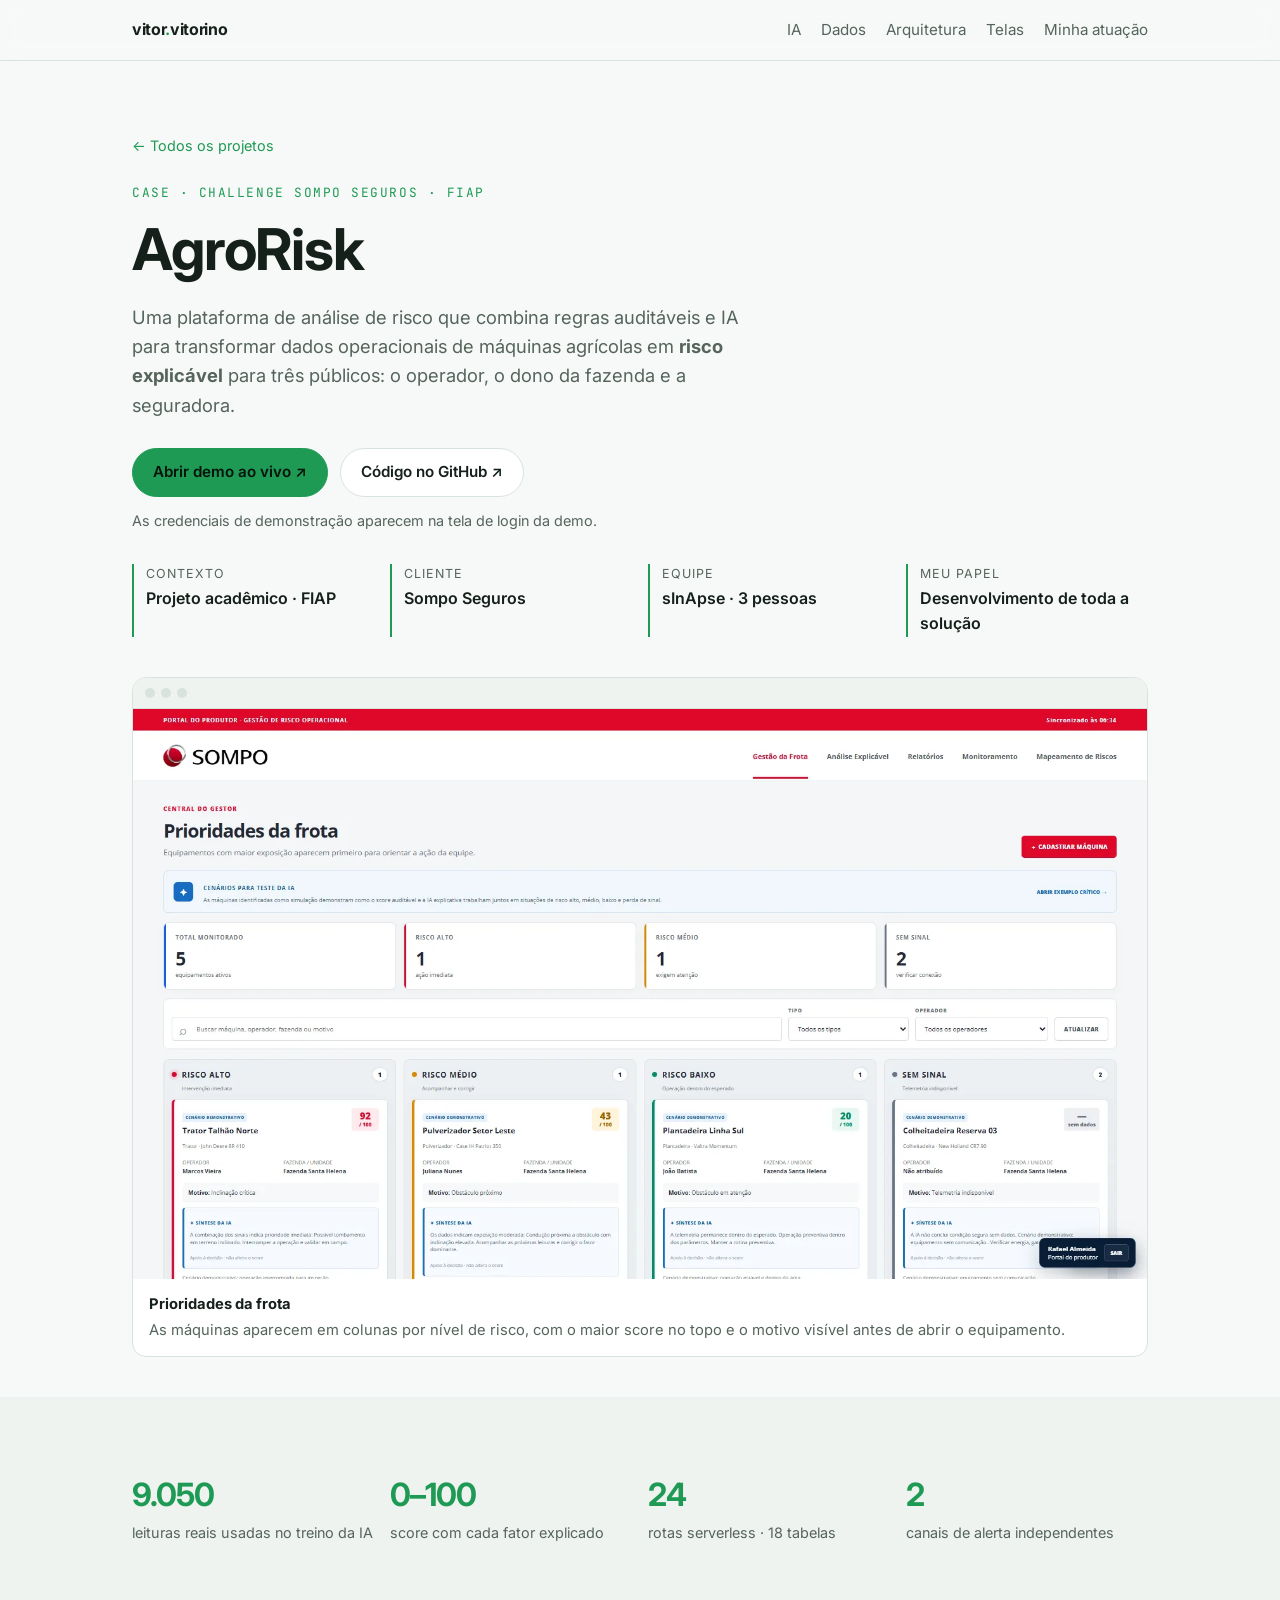
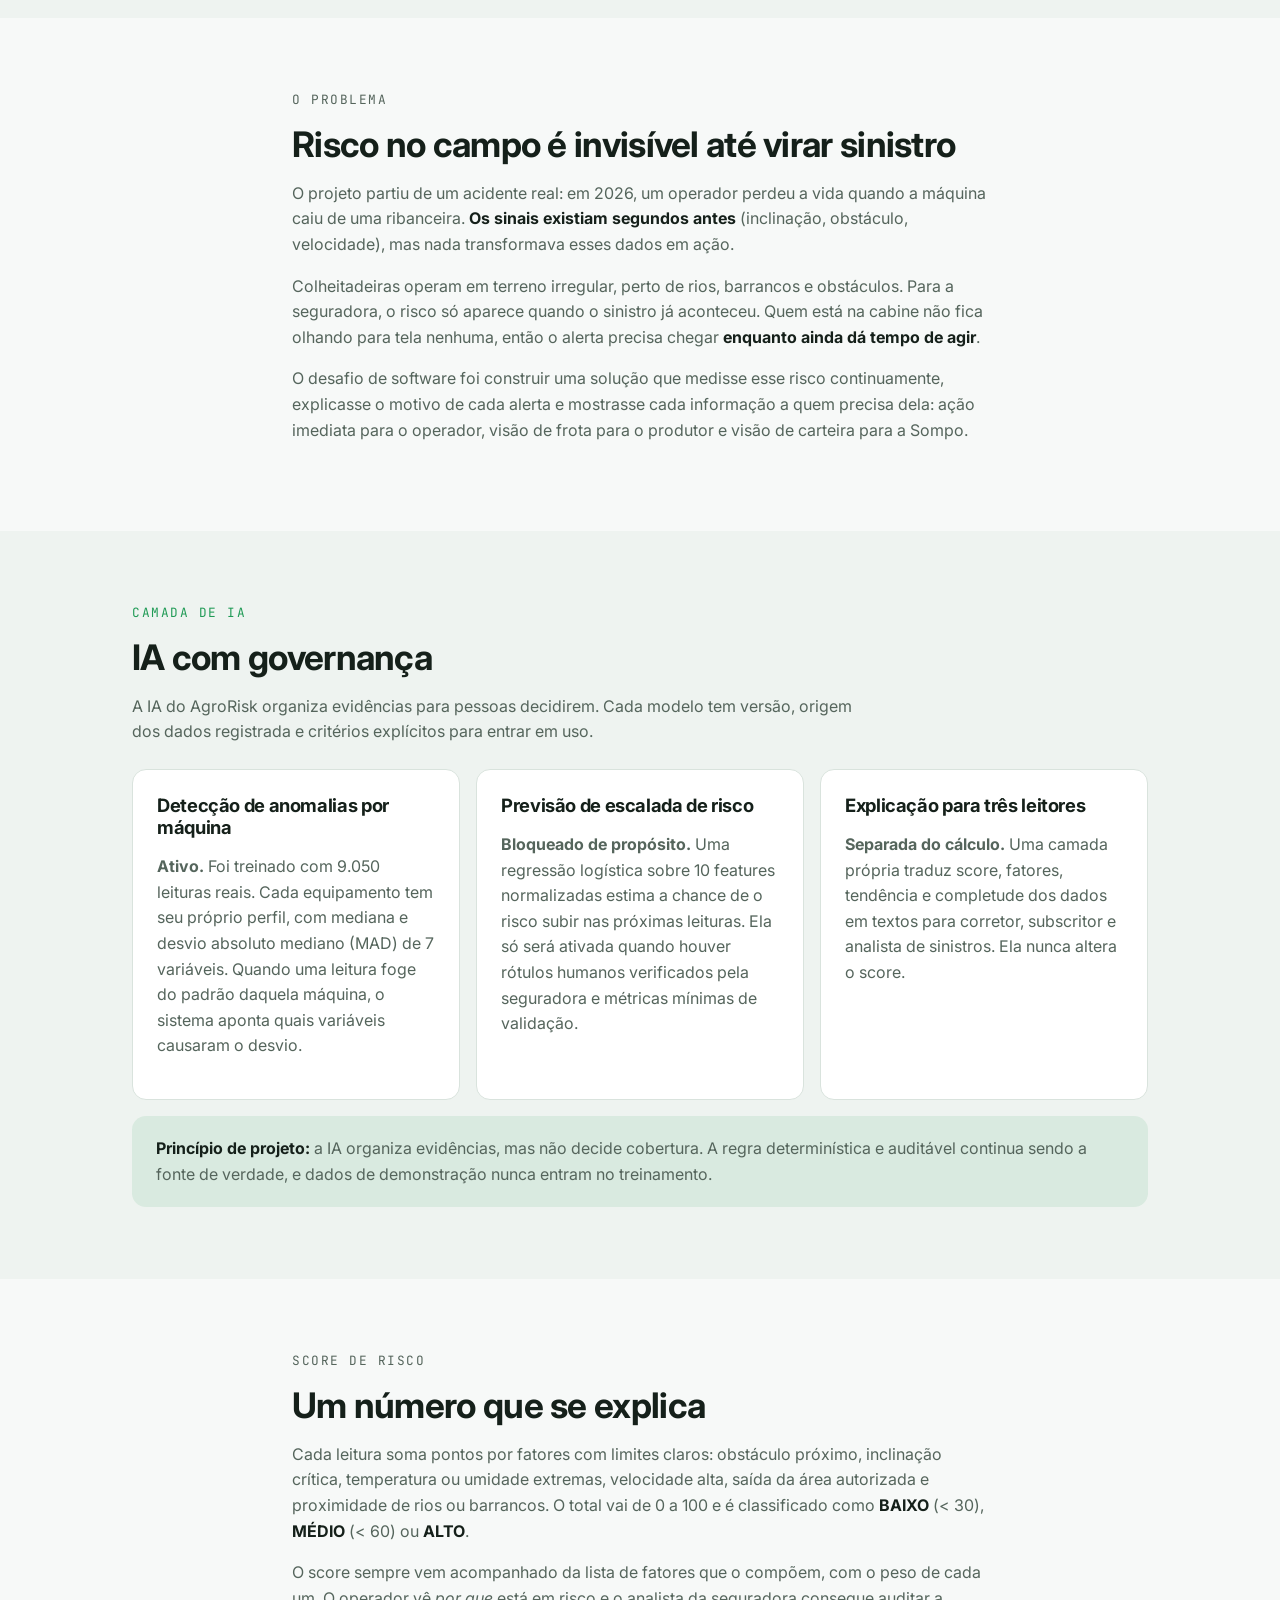
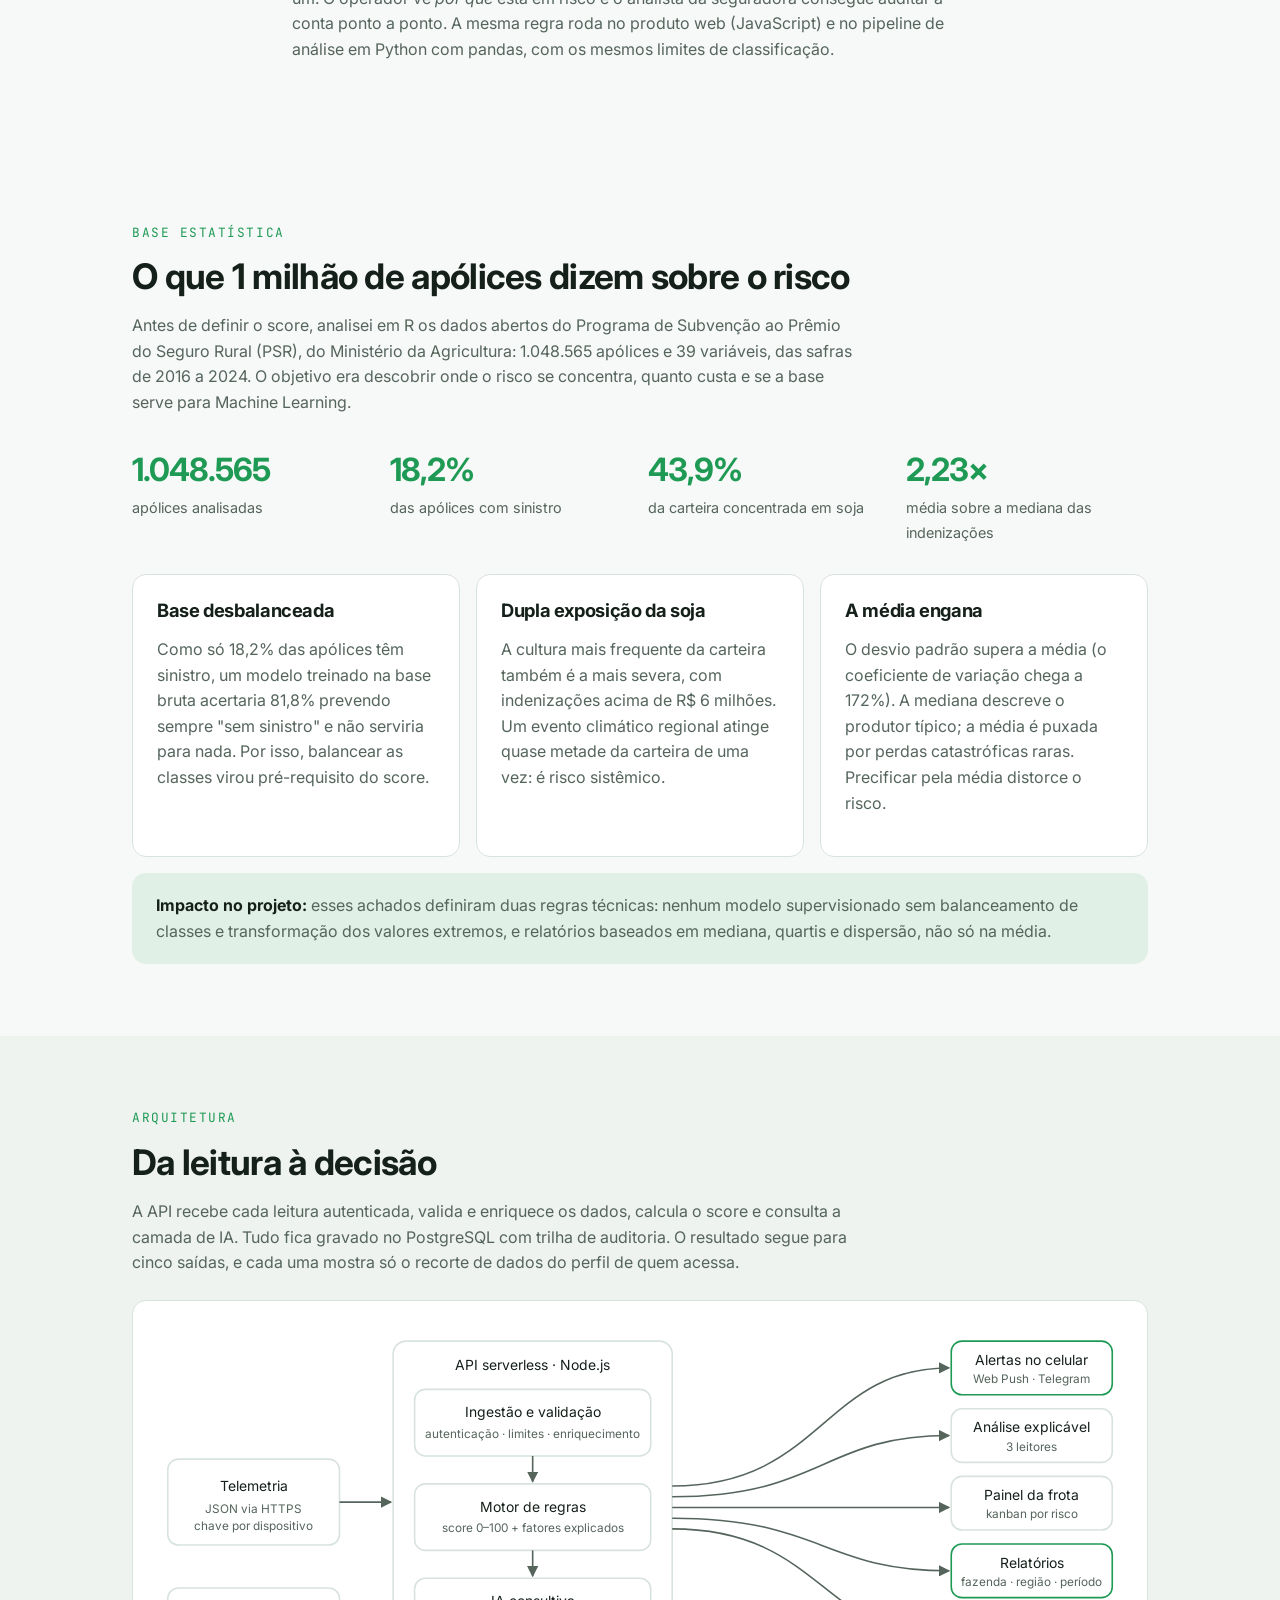
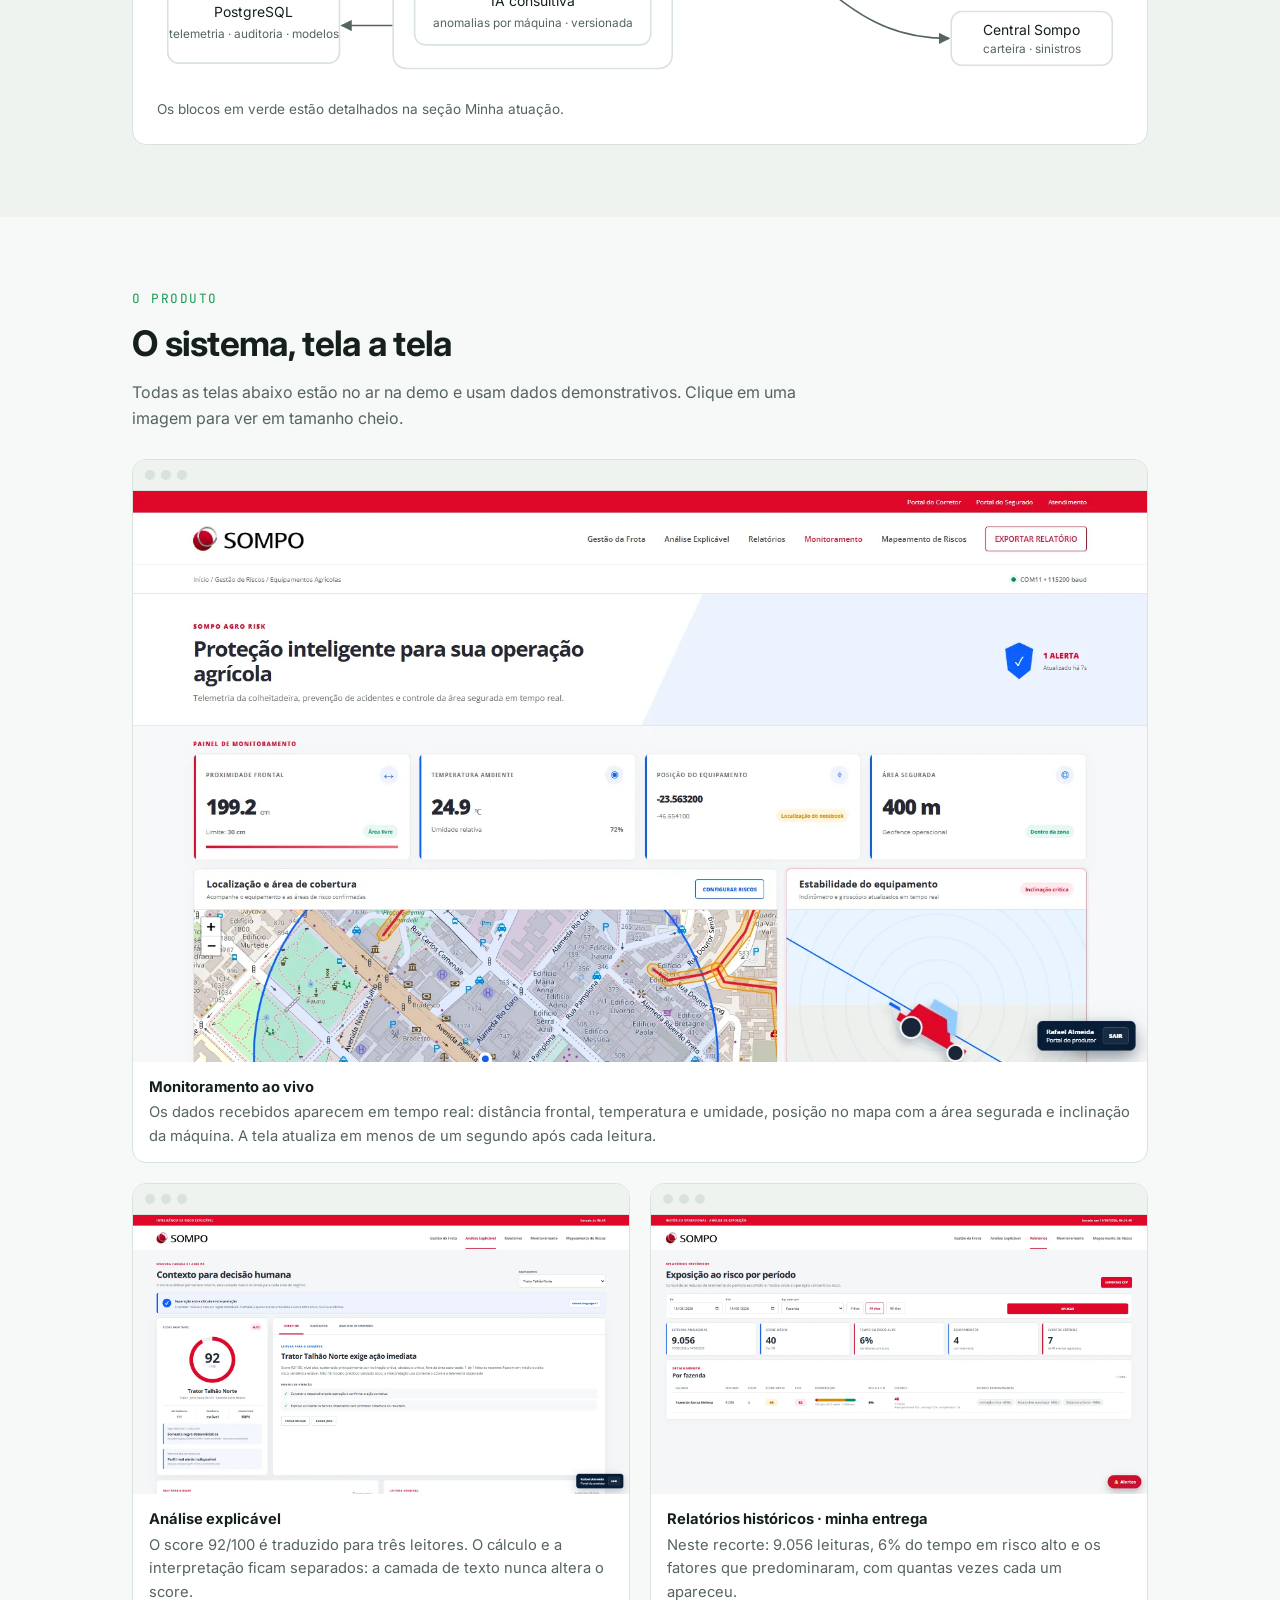
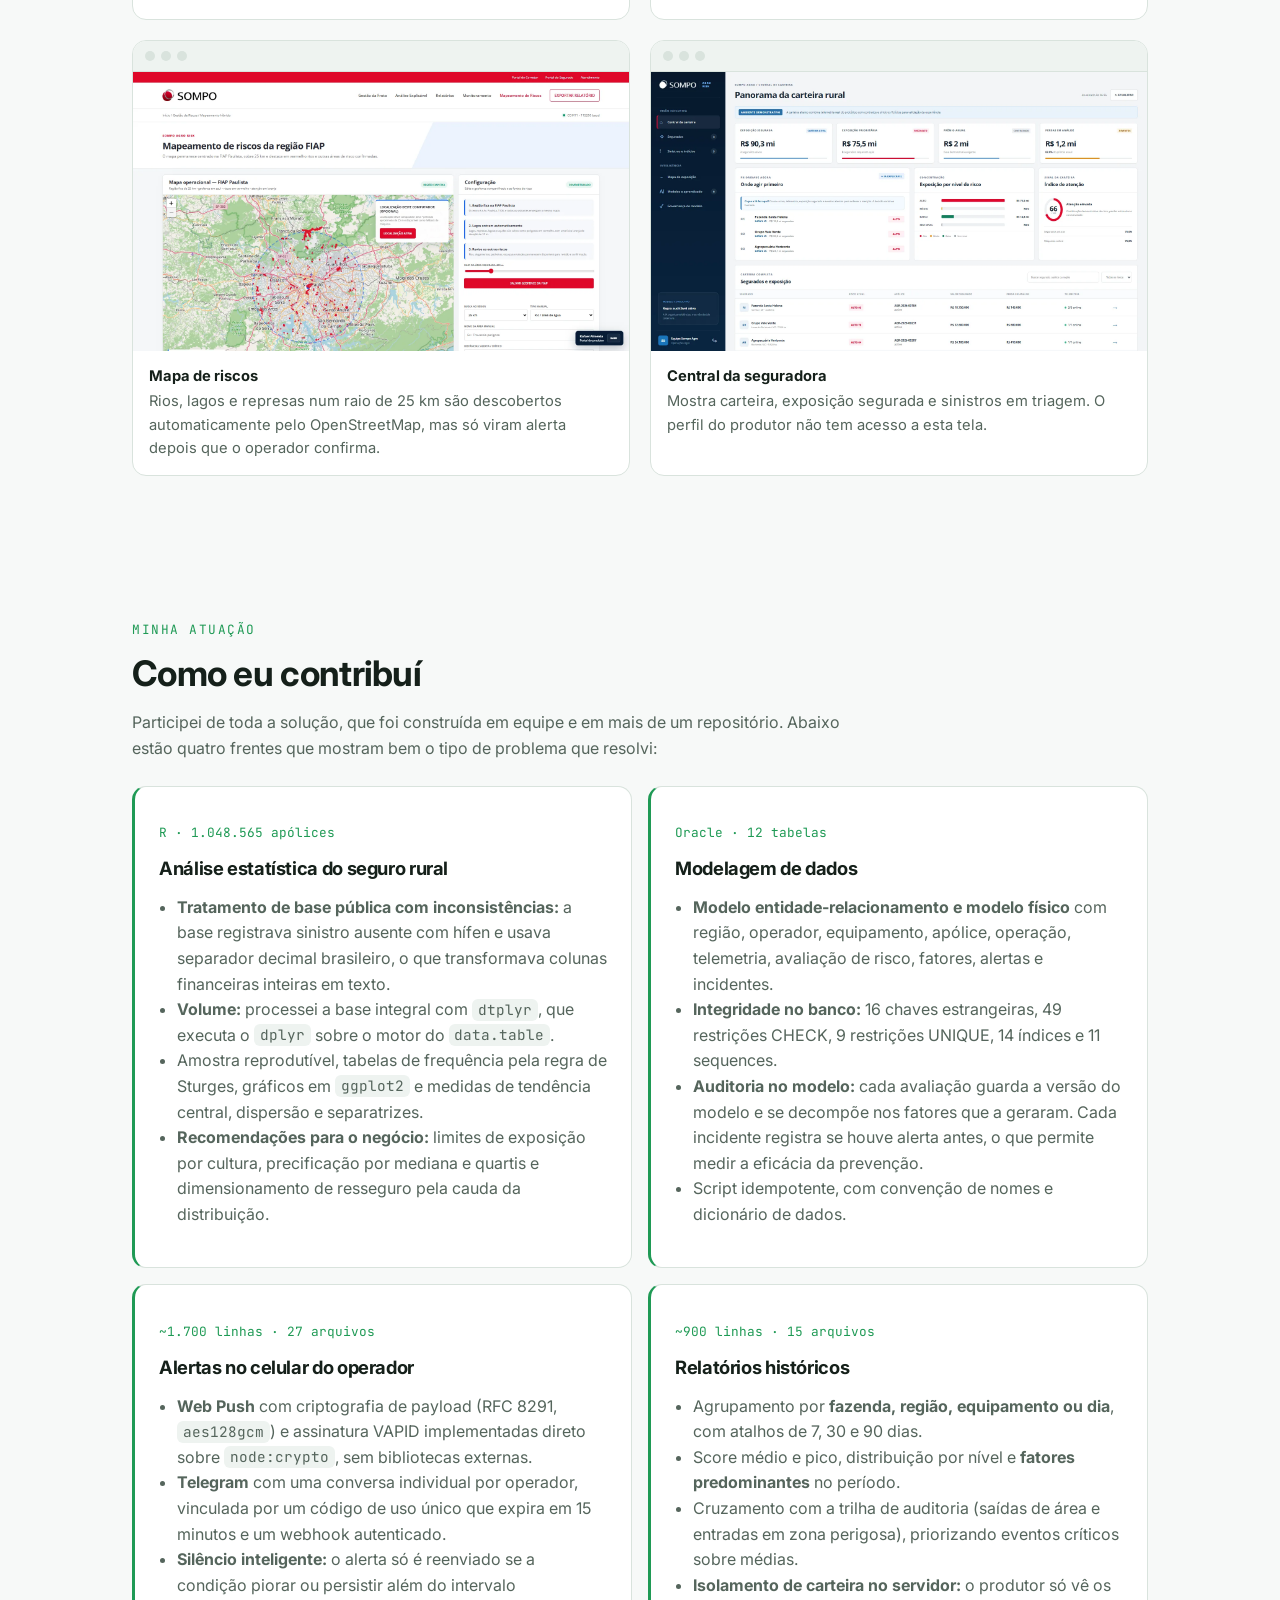
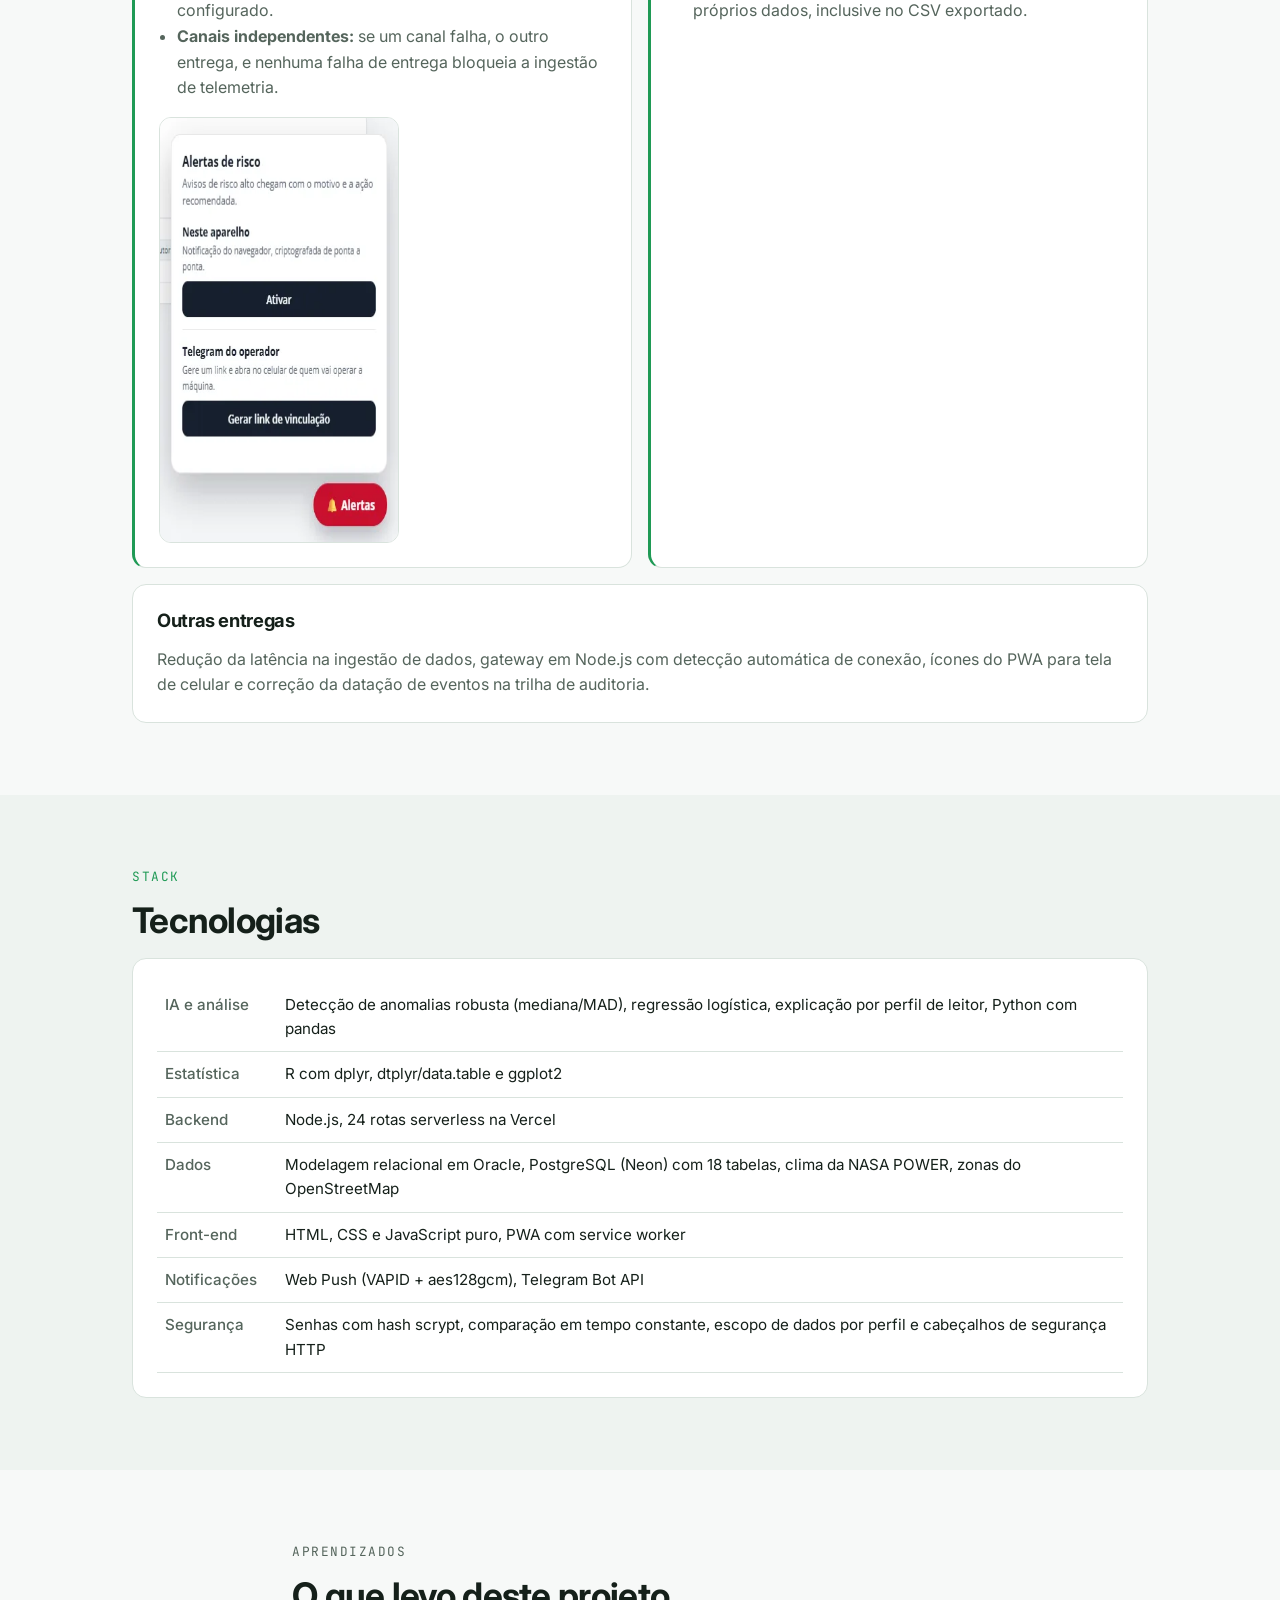
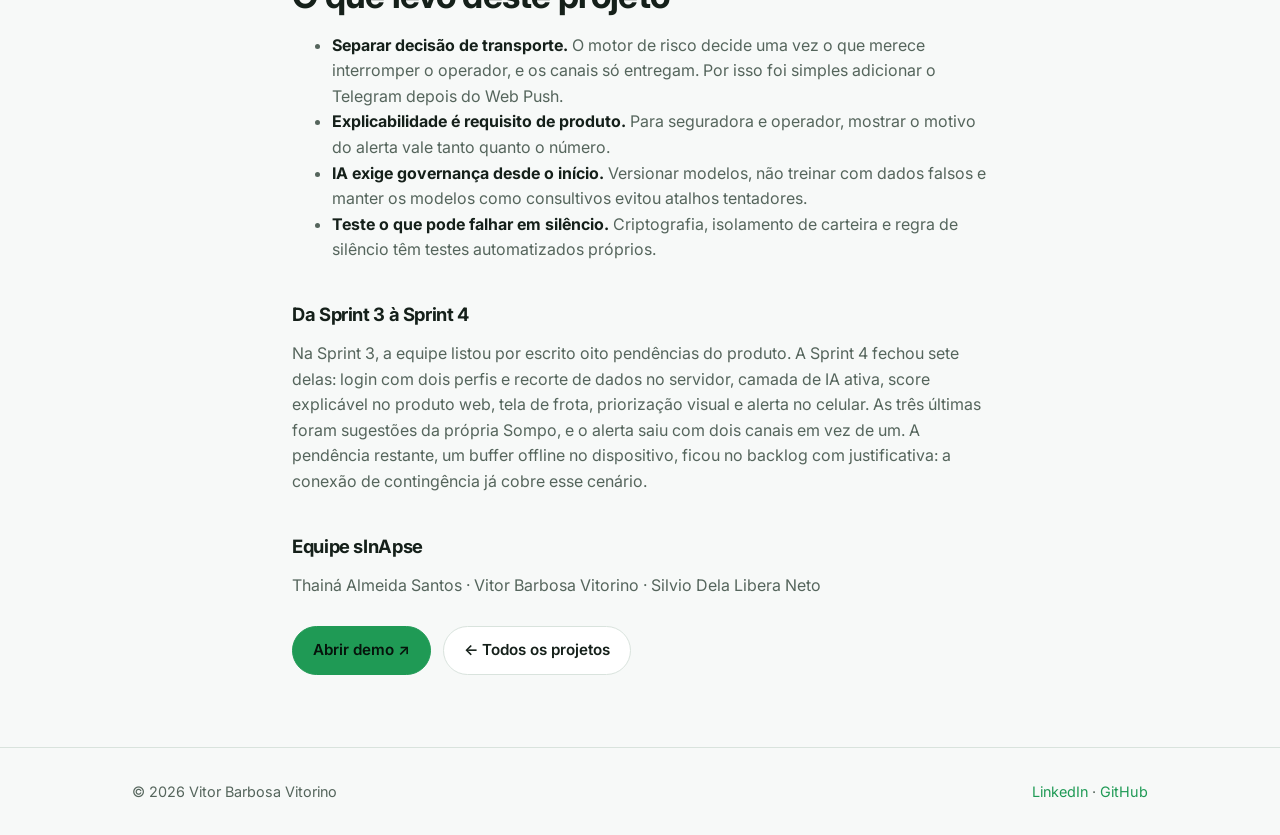
==== commit 6bd7ec68: "feat: criar a página de projetos com filtro por tecnologia Os projetos ficam em /projetos/, montados" ====
--- a/projetos/agrorisk.html
+++ b/projetos/agrorisk.html
@@ -31,7 +31,7 @@
   <main>
     <header class="case-hero">
       <div class="container">
-        <a class="back" href="../index.html#projetos">← Todos os projetos</a>
+        <a class="back" href="./">← Todos os projetos</a>
         <p class="eyebrow" style="margin-top:24px">Case · Challenge Sompo Seguros · FIAP</p>
         <h1>AgroRisk</h1>
         <p class="lead">Uma plataforma de análise de risco que combina regras auditáveis e IA para transformar dados operacionais de máquinas agrícolas em <strong>risco explicável</strong> para três públicos: o operador, o dono da fazenda e a seguradora.</p>
@@ -334,7 +334,7 @@
 
         <div class="actions">
           <a class="btn primary" href="https://agrorisk-sompo.vercel.app" target="_blank" rel="noopener">Abrir demo ↗</a>
-          <a class="btn" href="../index.html#projetos">← Voltar aos projetos</a>
+          <a class="btn" href="./">← Todos os projetos</a>
         </div>
       </div>
     </section>
--- a/assets/style.css
+++ b/assets/style.css
@@ -171,3 +171,36 @@
 @media (min-width: 720px) { .timeline { grid-template-columns: repeat(2, 1fr); } }
 .timeline .card h3 { color: var(--accent); }
 .timeline .card ul { margin: 0; padding-left: 18px; color: var(--muted); }
+
+/* Página de projetos */
+.filters { display: flex; flex-wrap: wrap; gap: 8px; }
+.chip {
+  font: inherit; font-size: 0.85rem; cursor: pointer;
+  padding: 6px 14px; border-radius: 999px;
+  border: 1px solid var(--border); background: var(--card); color: var(--muted);
+  transition: border-color 0.15s, color 0.15s;
+}
+.chip:hover { border-color: var(--accent); color: var(--text); }
+.chip[aria-pressed="true"] { background: var(--accent); border-color: var(--accent); color: #06130b; font-weight: 600; }
+.project-list { display: grid; gap: 20px; }
+@media (min-width: 880px) { .project-list { grid-template-columns: repeat(2, 1fr); } }
+.project { padding: 0; overflow: hidden; display: flex; flex-direction: column; }
+.project img { width: 100%; height: auto; aspect-ratio: 16 / 9; object-fit: cover; object-position: left top; border-bottom: 1px solid var(--border); }
+.project-body { padding: 24px; display: flex; flex-direction: column; flex: 1; }
+.project-body .actions { margin-top: auto; padding-top: 20px; }
+.project-featured { border-color: color-mix(in srgb, var(--accent) 35%, var(--border)); }
+@media (min-width: 880px) { .project-featured { grid-column: 1 / -1; display: grid; grid-template-columns: 1.1fr 1fr; } .project-featured img { height: 100%; min-height: 360px; border-bottom: 0; border-right: 1px solid var(--border); } }
+.project-meta { font-family: var(--mono); font-size: 0.75rem; color: var(--accent); text-transform: uppercase; letter-spacing: 0.08em; margin: 0 0 8px; }
+.project-title { font-size: 1.4rem; margin: 0 0 4px; }
+.project-sub { color: var(--text); font-weight: 500; margin: 0 0 12px; }
+.project-label { font-size: 0.75rem; text-transform: uppercase; letter-spacing: 0.08em; color: var(--muted); margin: 8px 0 10px; }
+.project[hidden] { display: none; }
+.all-projects { display: flex; align-items: center; justify-content: space-between; gap: 16px; margin-top: 16px; color: var(--text); transition: border-color 0.15s; }
+.all-projects:hover { text-decoration: none; border-color: var(--accent); }
+.all-projects > span:first-child { display: flex; flex-direction: column; gap: 4px; }
+.all-projects .arrow { font-size: 1.6rem; color: var(--accent); }
+@media (max-width: 719px) {
+  .filters { flex-wrap: nowrap; overflow-x: auto; margin: 0 -16px; padding: 0 16px 6px; scrollbar-width: none; }
+  .filters::-webkit-scrollbar { display: none; }
+  .chip { flex: none; }
+}
